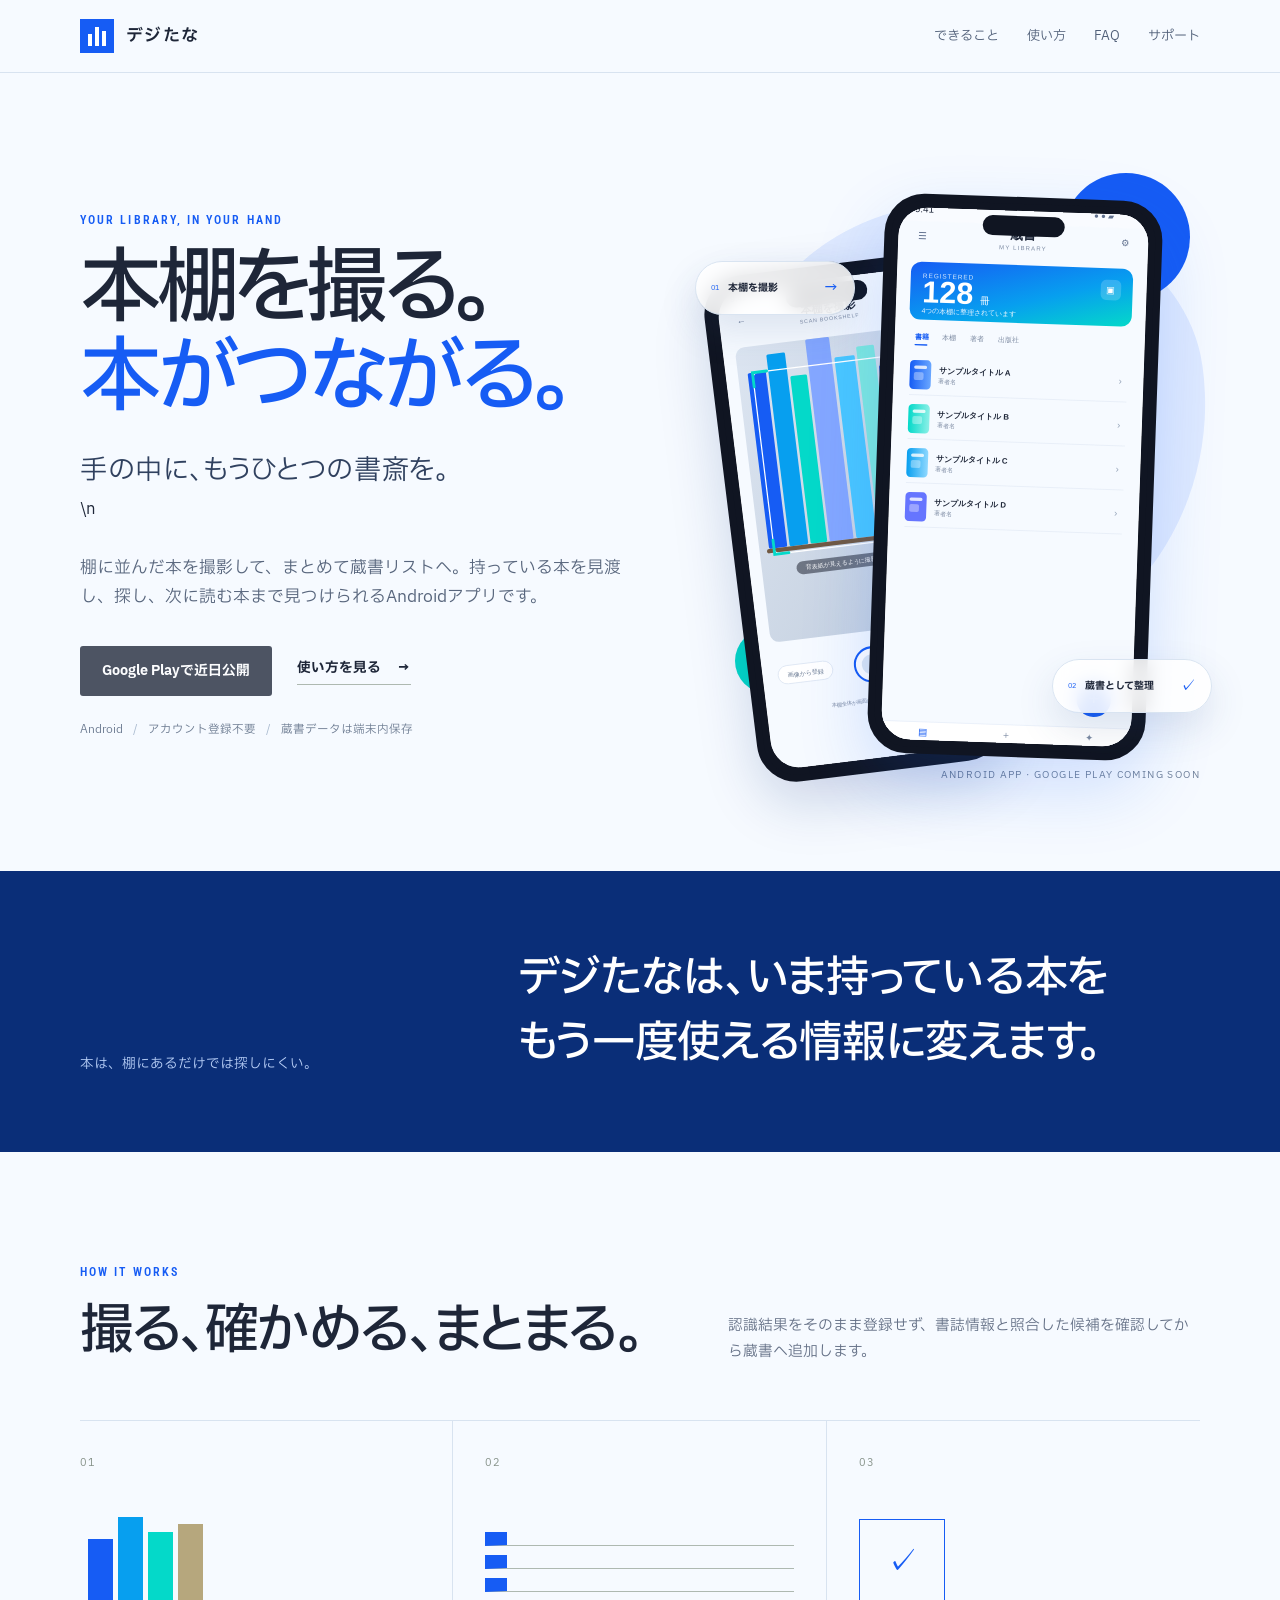
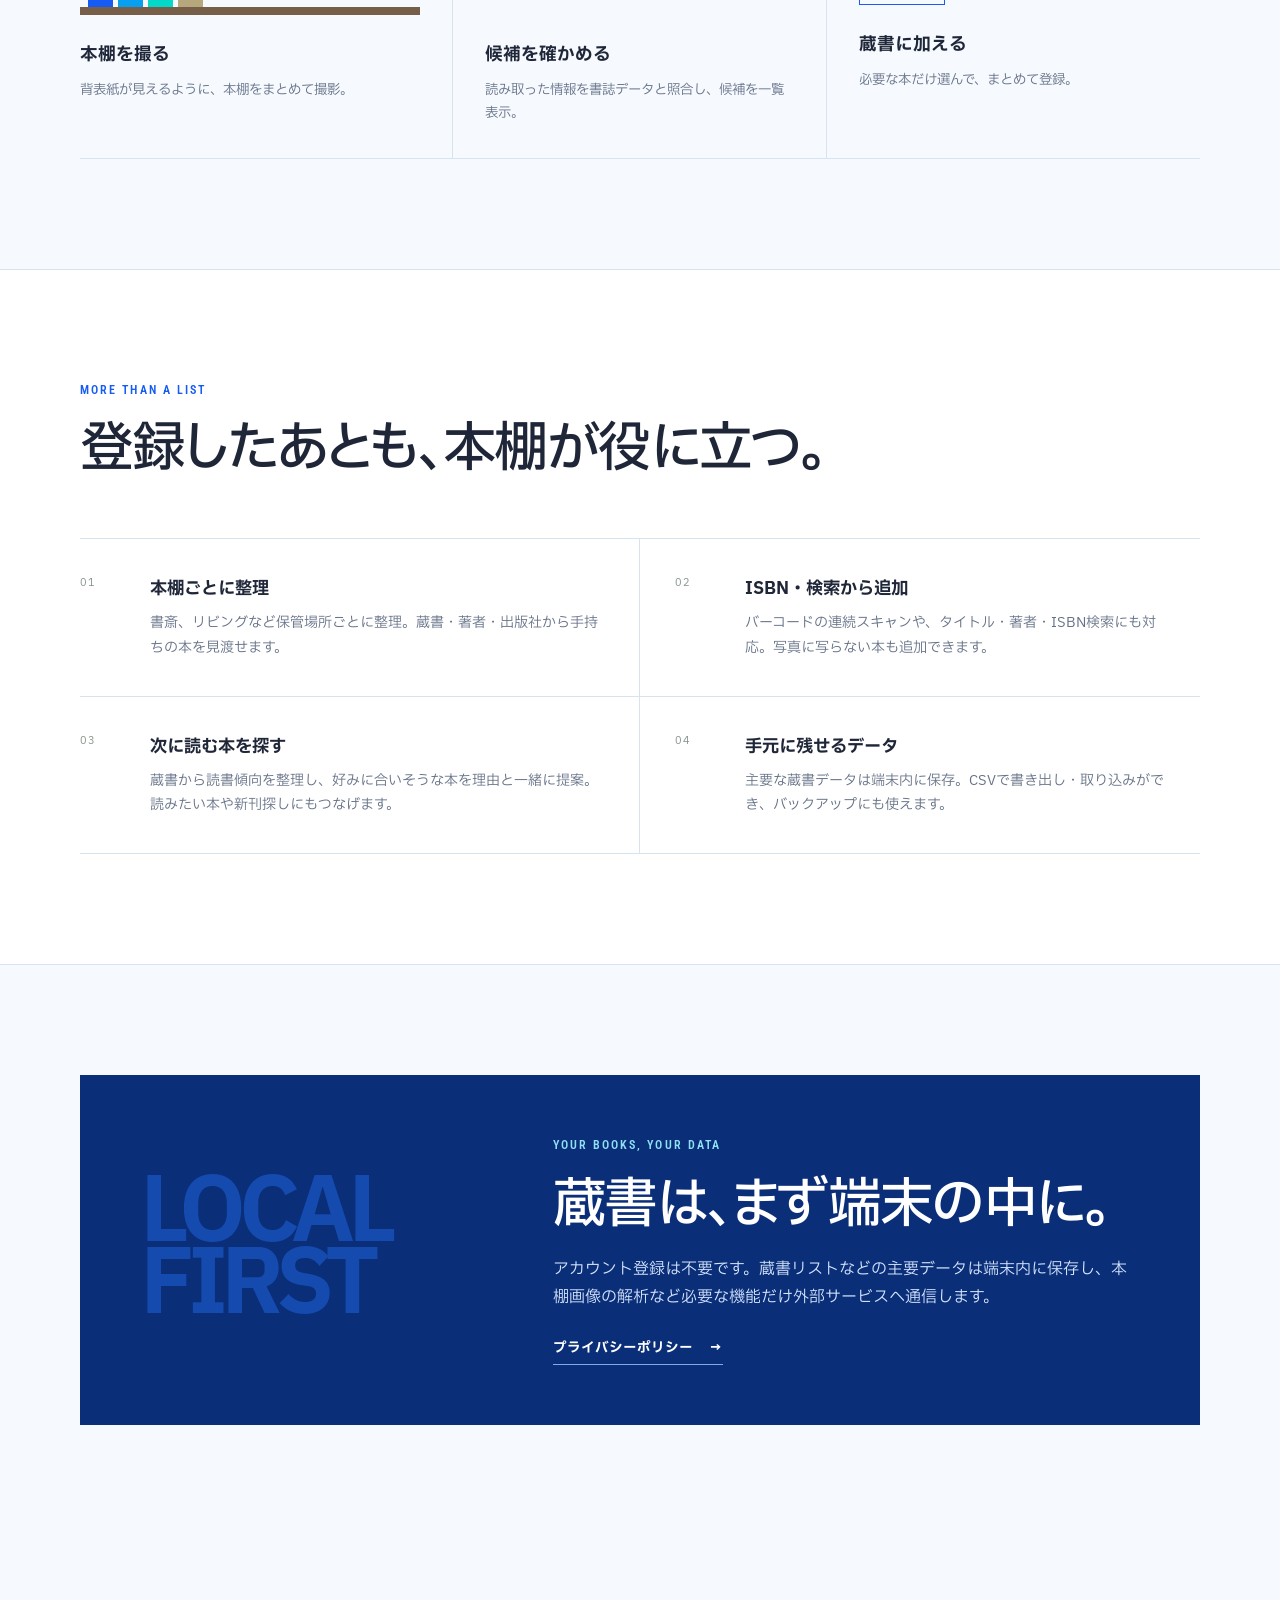
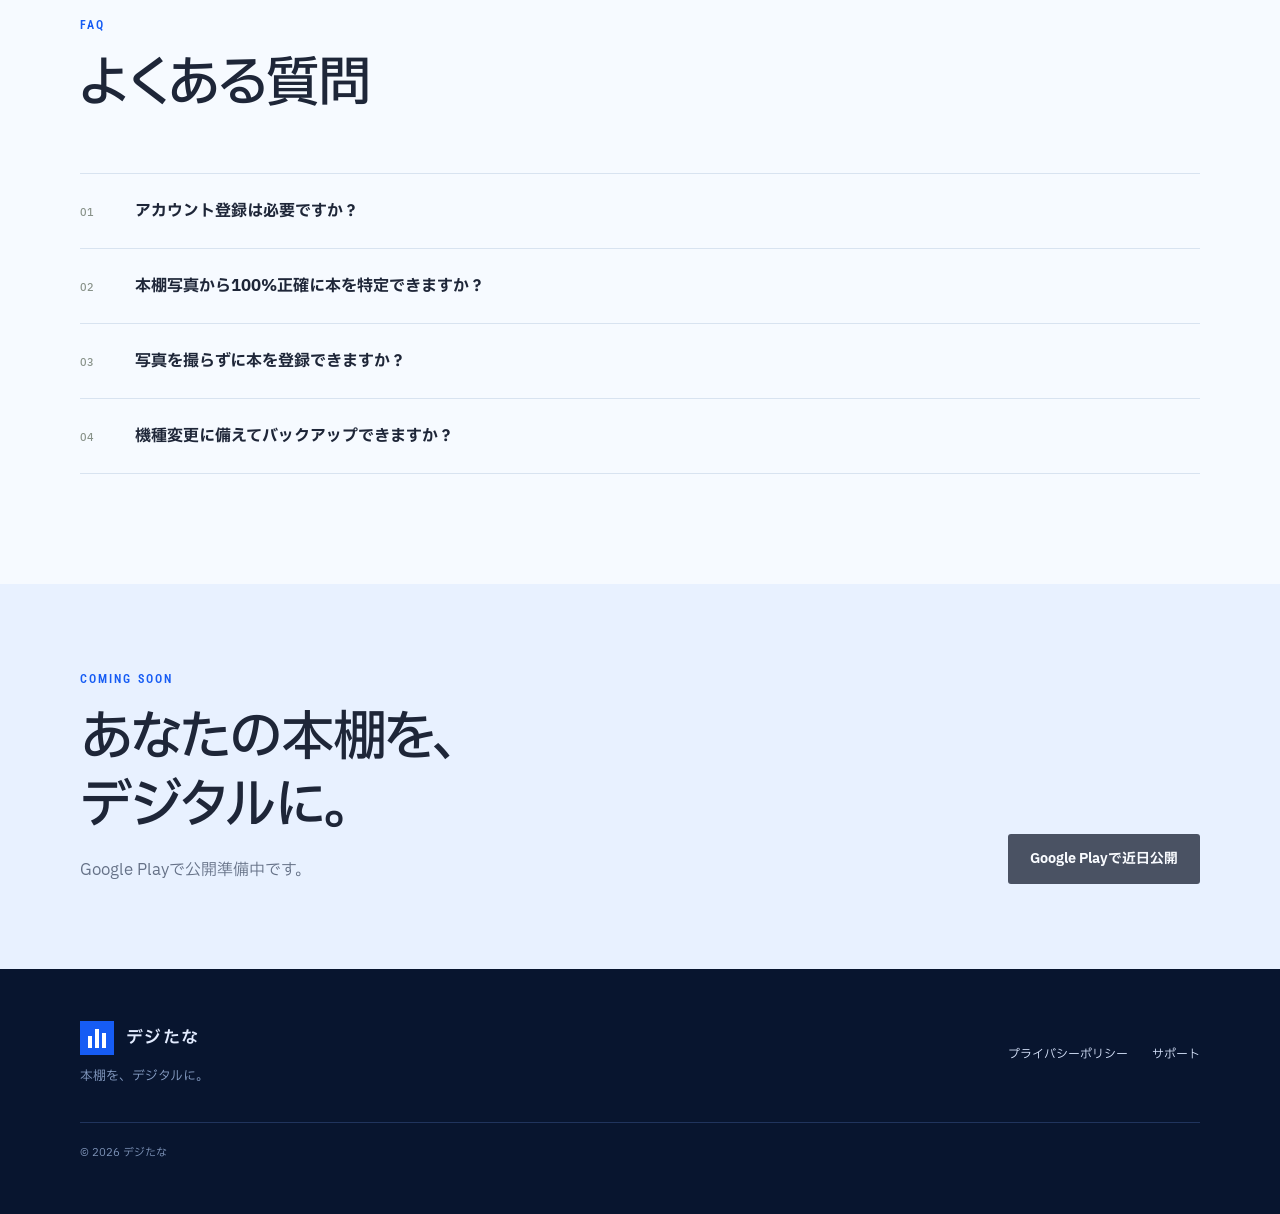
==== index.html @ 252326ad "Add geometric scroll background motion" ====
<!doctype html>
<html lang="ja">
<head>
  <meta charset="utf-8">
  <meta name="viewport" content="width=device-width,initial-scale=1">
  <meta name="robots" content="noindex,nofollow,noarchive">
  <meta name="theme-color" content="#F6FAFF">
  <meta name="color-scheme" content="light">
  <meta name="description" content="デジたなは、本棚を撮影して蔵書をまとめて整理できるAndroidアプリです。ISBN登録、蔵書管理、読書傾向に沿った本探しにも対応します。">
  <meta name="application-name" content="デジたな">
  <meta name="apple-mobile-web-app-title" content="デジたな">
  <meta property="og:locale" content="ja_JP">
  <meta property="og:type" content="website">
  <meta property="og:site_name" content="デジたな">
  <meta property="og:title" content="デジたな｜本棚を、デジタルに。">
  <meta property="og:description" content="本棚を撮る。本がつながる。手の中に、もうひとつの書斎を。Android向け蔵書管理アプリ「デジたな」。">
  <meta name="twitter:card" content="summary">
  <meta name="twitter:title" content="デジたな｜本棚を、デジタルに。">
  <meta name="twitter:description" content="本棚を撮る。本がつながる。手の中に、もうひとつの書斎を。Android向け蔵書管理アプリ「デジたな」。">
  <title>デジたな｜本棚を、デジタルに。</title>
  <link rel="stylesheet" href="styles.css">
</head>
<body>
  <div class="digital-bg" aria-hidden="true">
    <span class="geo geo-line g1" data-depth="0.10"></span>
    <span class="geo geo-corner g2" data-depth="-0.08"></span>
    <span class="geo geo-square g3" data-depth="0.16"></span>
    <span class="geo geo-cross g4" data-depth="-0.12"></span>
    <span class="geo geo-frame g5" data-depth="0.20"></span>
    <span class="geo geo-line g6" data-depth="-0.15"></span>
    <span class="geo geo-dotgrid g7" data-depth="0.12"></span>
    <span class="geo geo-corner g8" data-depth="-0.18"></span>
    <span class="geo geo-square g9" data-depth="0.14"></span>
    <span class="geo geo-line g10" data-depth="-0.10"></span>
    <span class="geo geo-cross g11" data-depth="0.22"></span>
    <span class="geo geo-frame g12" data-depth="-0.16"></span>
    <span class="geo geo-corner g13" data-depth="0.11"></span>
    <span class="geo geo-line g14" data-depth="-0.20"></span>
  </div>
  <a class="skip-link" href="#main">本文へ移動</a>
  <header class="site-header">
    <div class="wrap nav">
      <a class="brand" href="./" aria-label="デジたな トップ">
        <span class="brand-mark" aria-hidden="true"><i></i><i></i><i></i></span>
        <span class="brand-name">デジたな</span>
      </a>
      <nav aria-label="主要ナビゲーション">
        <a href="#features">できること</a>
        <a href="#howto">使い方</a>
        <a href="#faq">FAQ</a>
        <a href="support/">サポート</a>
      </nav>
    </div>
  </header>

  <main id="main">
    <section class="hero wrap" aria-labelledby="hero-title">
      <div class="hero-copy">
        <p class="kicker">YOUR LIBRARY, IN YOUR HAND</p>
        <h1 id="hero-title">本棚を撮る。<br><span>本がつながる。</span></h1>
        <p class="hero-concept">手の中に、もうひとつの書斎を。</p>\n        <p class="lead">棚に並んだ本を撮影して、まとめて蔵書リストへ。持っている本を見渡し、探し、次に読む本まで見つけられるAndroidアプリです。</p>
        <div class="hero-actions">
          <span class="store-button is-disabled" aria-disabled="true">Google Playで近日公開</span>
          <a class="arrow-link" href="#howto">使い方を見る <span aria-hidden="true">→</span></a>
        </div>
        <ul class="hero-notes" aria-label="アプリの特徴">
          <li>Android</li><li>アカウント登録不要</li><li>蔵書データは端末内保存</li>
        </ul>
      </div>

      <div class="device-stage" aria-label="デジたなのアプリ画面イメージ">
        <span class="shape shape-blue" aria-hidden="true"></span>
        <span class="shape shape-cyan" aria-hidden="true"></span>
        <div class="phones-stack" aria-hidden="true">
          <div class="phone-shell phone-capture">
            <div class="phone-speaker"></div>
            <div class="phone-screen">
              <img src="assets/camera-screen-dummy.svg" alt="" width="1080" height="2400" loading="eager" decoding="async">
            </div>
          </div>
          <div class="phone-shell phone-library">
            <div class="phone-speaker"></div>
            <div class="phone-screen">
              <img src="assets/library-screen-dummy.svg" alt="" width="1080" height="2400" loading="eager" decoding="async">
            </div>
          </div>
        </div>
        <div class="floating-note note-scan"><small>01</small><b>本棚を撮影</b><span>→</span></div>
        <div class="floating-note note-organize"><small>02</small><b>蔵書として整理</b><span>✓</span></div>
        <p class="scene-caption">ANDROID APP · GOOGLE PLAY COMING SOON</p>
      </div>
    </section>

    <section class="statement" aria-label="デジたなのコンセプト">
      <div class="wrap statement-inner">
        <p>本は、棚にあるだけでは探しにくい。</p>
        <strong>デジたなは、いま持っている本を<br>もう一度使える情報に変えます。</strong>
      </div>
    </section>

    <section id="howto" class="section wrap">
      <header class="section-heading split-heading">
        <div><p class="kicker">HOW IT WORKS</p><h2>撮る、確かめる、まとまる。</h2></div>
        <p>認識結果をそのまま登録せず、書誌情報と照合した候補を確認してから蔵書へ追加します。</p>
      </header>
      <ol class="process">
        <li><span>01</span><div class="process-icon shelf-icon" aria-hidden="true"><i></i><i></i><i></i><i></i></div><h3>本棚を撮る</h3><p>背表紙が見えるように、本棚をまとめて撮影。</p></li>
        <li><span>02</span><div class="process-icon list-icon" aria-hidden="true"><i></i><i></i><i></i></div><h3>候補を確かめる</h3><p>読み取った情報を書誌データと照合し、候補を一覧表示。</p></li>
        <li><span>03</span><div class="process-icon check-icon" aria-hidden="true">✓</div><h3>蔵書に加える</h3><p>必要な本だけ選んで、まとめて登録。</p></li>
      </ol>
    </section>

    <section id="features" class="section feature-section">
      <div class="wrap">
        <header class="section-heading"><p class="kicker">MORE THAN A LIST</p><h2>登録したあとも、本棚が役に立つ。</h2></header>
        <div class="feature-list">
          <article><span>01</span><div><h3>本棚ごとに整理</h3><p>書斎、リビングなど保管場所ごとに整理。蔵書・著者・出版社から手持ちの本を見渡せます。</p></div></article>
          <article><span>02</span><div><h3>ISBN・検索から追加</h3><p>バーコードの連続スキャンや、タイトル・著者・ISBN検索にも対応。写真に写らない本も追加できます。</p></div></article>
          <article><span>03</span><div><h3>次に読む本を探す</h3><p>蔵書から読書傾向を整理し、好みに合いそうな本を理由と一緒に提案。読みたい本や新刊探しにもつなげます。</p></div></article>
          <article><span>04</span><div><h3>手元に残せるデータ</h3><p>主要な蔵書データは端末内に保存。CSVで書き出し・取り込みができ、バックアップにも使えます。</p></div></article>
        </div>
      </div>
    </section>

    <section class="section wrap">
      <div class="local-first">
        <div class="local-number" aria-hidden="true">LOCAL<br>FIRST</div>
        <div>
          <p class="kicker">YOUR BOOKS, YOUR DATA</p>
          <h2>蔵書は、まず端末の中に。</h2>
          <p>アカウント登録は不要です。蔵書リストなどの主要データは端末内に保存し、本棚画像の解析など必要な機能だけ外部サービスへ通信します。</p>
          <a class="arrow-link light" href="privacy/">プライバシーポリシー <span aria-hidden="true">→</span></a>
        </div>
      </div>
    </section>

    <section id="faq" class="section wrap faq-section">
      <header class="section-heading"><p class="kicker">FAQ</p><h2>よくある質問</h2></header>
      <div class="faq-list">
        <details><summary><span>01</span>アカウント登録は必要ですか？</summary><p>必要ありません。主要な蔵書データは端末内に保存します。</p></details>
        <details><summary><span>02</span>本棚写真から100%正確に本を特定できますか？</summary><p>撮影条件や背表紙のデザインによって誤認識することがあります。読み取り結果をそのまま登録せず、書誌情報との照合と登録前の確認を行う設計です。</p></details>
        <details><summary><span>03</span>写真を撮らずに本を登録できますか？</summary><p>はい。ISBNバーコードやタイトル・著者・ISBN検索から追加できます。</p></details>
        <details><summary><span>04</span>機種変更に備えてバックアップできますか？</summary><p>CSV形式での書き出し・取り込みに対応しています。</p></details>
      </div>
    </section>

    <section class="cta">
      <div class="wrap cta-inner">
        <div><p class="kicker">COMING SOON</p><h2>あなたの本棚を、<br>デジタルに。</h2><p>Google Playで公開準備中です。</p></div>
        <span class="store-button is-disabled" aria-disabled="true">Google Playで近日公開</span>
      </div>
    </section>
  </main>

  <footer>
    <div class="wrap footer-main">
      <a class="brand footer-brand" href="./"><span class="brand-mark" aria-hidden="true"><i></i><i></i><i></i></span><span class="brand-name">デジたな</span></a>
      <p>本棚を、デジタルに。</p>
      <nav class="footer-links" aria-label="フッターナビゲーション"><a href="privacy/">プライバシーポリシー</a><a href="support/">サポート</a></nav>
      <small>© 2026 デジたな</small>
    </div>
  </footer>
  <script>
    (() => {
      const reduceMotion = window.matchMedia('(prefers-reduced-motion: reduce)');
      const shapes = [...document.querySelectorAll('.digital-bg .geo')];
      let ticking = false;

      const updateParallax = () => {
        if (reduceMotion.matches) {
          shapes.forEach((shape) => shape.style.setProperty('--scroll-y', '0px'));
          ticking = false;
          return;
        }

        const y = window.scrollY;
        shapes.forEach((shape) => {
          const depth = Number(shape.dataset.depth || 0);
          shape.style.setProperty('--scroll-y', (y * depth).toFixed(1) + 'px');
        });
        ticking = false;
      };

      const requestUpdate = () => {
        if (!ticking) {
          requestAnimationFrame(updateParallax);
          ticking = true;
        }
      };

      updateParallax();
      window.addEventListener('scroll', requestUpdate, { passive: true });
      reduceMotion.addEventListener?.('change', updateParallax);
    })();
  </script>
</body>
</html>
---- styles.css ----
@import url("https://fonts.googleapis.com/css2?family=IBM+Plex+Sans+JP:wght@300;400;500;600;700&family=Roboto+Condensed:wght@500;600;700&display=swap");:root{color-scheme:light;--paper:#F6FAFF;--white:#fff;--ink:#1E2638;--muted:#657187;--green:#165CF4;--green-dark:#0A2E78;--mint:#E8F1FF;--line:#D8E3F0;--warm:#079FEF;--blue:#04D9C9;--radius:18px}*{box-sizing:border-box}html{scroll-behavior:smooth}body{margin:0;background:var(--paper);color:var(--ink);font-family:"IBM Plex Sans JP","Noto Sans JP","Hiragino Sans","Yu Gothic",sans-serif;line-height:1.75;-webkit-font-smoothing:antialiased}a{color:inherit}.wrap{width:min(1120px,calc(100% - 48px));margin-inline:auto}.skip-link{position:fixed;left:12px;top:-60px;z-index:100;background:var(--green);color:#fff;padding:8px 14px}.skip-link:focus{top:12px}.site-header{position:sticky;top:0;z-index:20;background:rgba(246,250,255,.92);border-bottom:1px solid var(--line);backdrop-filter:blur(12px)}.nav{height:72px;display:flex;align-items:center;justify-content:space-between;gap:30px}.brand{display:inline-flex;align-items:center;gap:12px;text-decoration:none;font-weight:700;letter-spacing:.06em}.brand-name{font-size:1.06rem;font-weight:600;letter-spacing:.08em}.brand-mark,.mini-mark{display:flex;align-items:flex-end;justify-content:center;gap:3px;background:var(--green);padding:7px;width:34px;height:34px}.brand-mark i,.mini-mark i{display:block;background:#fff;width:4px}.brand-mark i:nth-child(1),.mini-mark i:nth-child(1){height:12px}.brand-mark i:nth-child(2),.mini-mark i:nth-child(2){height:19px}.brand-mark i:nth-child(3),.mini-mark i:nth-child(3){height:15px}.nav nav{display:flex;gap:28px}.nav nav a{text-decoration:none;font-size:.82rem;color:#52617a}.nav nav a:hover{color:var(--green-dark)}.hero{min-height:690px;padding:92px 0 86px;display:grid;grid-template-columns:1fr .92fr;align-items:center;gap:70px}.kicker{margin:0 0 16px;color:var(--green);font-family:"Roboto Condensed","Arial Narrow",sans-serif;font-size:.72rem;font-weight:600;letter-spacing:.18em}.hero h1{margin:0;font-size:clamp(3rem,6.4vw,5.6rem);line-height:1.08;letter-spacing:-.065em;font-weight:500;font-feature-settings:"palt"}.hero h1 span{color:var(--green)}.hero-concept{margin:24px 0 0;font-size:clamp(1.25rem,2.2vw,1.7rem);font-weight:400;letter-spacing:.02em;color:#30415f;font-feature-settings:"palt"}.lead{max-width:610px;margin:30px 0 0;font-size:1.05rem;color:#58667d}.hero-actions{display:flex;align-items:center;gap:25px;margin-top:34px;flex-wrap:wrap}.store-button{display:inline-flex;min-height:50px;align-items:center;padding:0 22px;background:var(--ink);color:#fff;text-decoration:none;font-weight:700;font-size:.86rem;border-radius:3px}.is-disabled{opacity:.78}.arrow-link{display:inline-flex;gap:16px;align-items:center;text-decoration:none;font-size:.85rem;font-weight:700;border-bottom:1px solid #aeb9b1;padding-bottom:3px}.hero-notes{display:flex;list-style:none;padding:0;margin:24px 0 0;color:#6c7b91;font-size:.72rem;flex-wrap:wrap}.hero-notes li+li:before{content:"/";padding:0 10px;color:#a8b9ce}.device-stage{position:relative;min-height:620px;display:grid;place-items:center}.device-stage:before{content:"";position:absolute;width:470px;height:470px;border-radius:46% 54% 58% 42%/42% 42% 58% 58%;background:#dfeaff;right:-10px;top:36px;transform:rotate(-8deg)}.shape{position:absolute;display:block;border-radius:999px}.shape-blue{width:128px;height:128px;background:#165CF4;right:10px;top:8px}.shape-cyan{width:64px;height:64px;background:#04D9C9;left:38px;bottom:92px}.phones-stack{position:relative;width:460px;height:580px}.phone-shell{position:absolute;background:#101522;border:7px solid #101522;border-radius:40px;padding:7px;box-shadow:0 28px 70px rgba(22,92,244,.18)}.phone-library{width:278px;height:560px;right:24px;top:12px;z-index:3;transform:rotate(2deg)}.phone-capture{width:248px;height:510px;left:12px;top:78px;z-index:2;transform:rotate(-7deg);box-shadow:0 22px 56px rgba(10,46,120,.18)}.phone-speaker{position:absolute;z-index:2;top:12px;left:50%;transform:translateX(-50%);width:82px;height:20px;border-radius:999px;background:#101522}.phone-screen{height:100%;overflow:hidden;border-radius:29px;background:#fff}.phone-screen img{display:block;width:100%;height:100%;object-fit:cover}.floating-note{position:absolute;z-index:4;background:rgba(255,255,255,.86);border:1px solid #d9e4f1;box-shadow:0 16px 38px rgba(43,74,129,.13);padding:12px 15px;display:grid;grid-template-columns:auto 1fr auto;gap:9px;align-items:center;border-radius:999px;min-width:160px;backdrop-filter:blur(10px)}.floating-note small{font-size:7px;color:#165CF4}.floating-note b{font-size:10px}.floating-note span{color:#165CF4}.note-scan{left:-2px;top:96px}.note-organize{right:-12px;bottom:72px}.scene-caption{position:absolute;right:0;bottom:2px;margin:0;font-size:.62rem;letter-spacing:.14em;color:#70819a}.statement{background:#0A2E78;color:#fff;padding:75px 0}.statement-inner{display:grid;grid-template-columns:.7fr 1.3fr;gap:70px;align-items:end}.statement p{margin:0;color:#b8cff7;font-size:.85rem}.statement strong{font-size:clamp(1.65rem,3.4vw,2.8rem);line-height:1.5;letter-spacing:-.03em;font-weight:500;font-feature-settings:"palt"}.section{padding:110px 0}.section-heading{max-width:790px;margin-bottom:55px}.section-heading h2,.local-first h2,.cta h2{font-size:clamp(2rem,4.2vw,3.6rem);line-height:1.25;letter-spacing:-.045em;margin:0;font-weight:500;font-feature-settings:"palt"}.split-heading{max-width:none;display:grid;grid-template-columns:1.1fr .9fr;gap:70px;align-items:end}.split-heading>p{margin:0;color:var(--muted);font-size:.92rem}.process{list-style:none;padding:0;margin:0;display:grid;grid-template-columns:repeat(3,1fr);border-top:1px solid var(--line);border-bottom:1px solid var(--line)}.process li{padding:26px 32px 32px;border-right:1px solid var(--line)}.process li:first-child{padding-left:0}.process li:last-child{border-right:0}.process>li>span,.feature-list article>span{font-size:.65rem;color:#849087;letter-spacing:.1em}.process-icon{height:105px;margin:35px 0 25px;display:flex;align-items:flex-end;gap:5px}.shelf-icon{border-bottom:8px solid #765e48;padding:0 8px}.shelf-icon i{width:25px;background:var(--green);height:68px}.shelf-icon i:nth-child(2){height:90px;background:var(--warm)}.shelf-icon i:nth-child(3){height:75px;background:var(--blue)}.shelf-icon i:nth-child(4){height:83px;background:#b6a77d}.list-icon{flex-direction:column;justify-content:center;align-items:stretch;gap:9px}.list-icon i{height:14px;border-left:22px solid var(--green);border-bottom:1px solid #aeb9b1}.check-icon{align-items:center;justify-content:center;border:1px solid var(--green);width:86px;height:86px;margin-top:44px;font-size:2rem;color:var(--green)}.process h3{font-size:1.1rem;margin:0 0 8px}.process p{font-size:.84rem;color:var(--muted);margin:0}.feature-section{background:#fff;border-block:1px solid var(--line)}.feature-list{display:grid;grid-template-columns:1fr 1fr;border-top:1px solid var(--line)}.feature-list article{display:grid;grid-template-columns:55px 1fr;gap:15px;padding:35px 35px 35px 0;border-bottom:1px solid var(--line)}.feature-list article:nth-child(odd){border-right:1px solid var(--line)}.feature-list article:nth-child(even){padding-left:35px}.feature-list h3{margin:0 0 7px;font-size:1.08rem}.feature-list p{margin:0;color:var(--muted);font-size:.88rem}.local-first{background:#0A2E78;color:#fff;min-height:350px;padding:55px 60px;display:grid;grid-template-columns:.75fr 1.25fr;gap:60px;align-items:center}.local-first .kicker{color:#8fdff7}.local-first>div:last-child>p:not(.kicker){color:#d7e6ff;max-width:650px}.local-number{font-size:clamp(3.5rem,7vw,6.8rem);font-weight:800;line-height:.8;letter-spacing:-.08em;color:#154aaf}.arrow-link.light{color:#fff;border-color:#84a8e8;margin-top:10px}.faq-section{padding-top:80px}.faq-list{border-top:1px solid var(--line)}details{border-bottom:1px solid var(--line)}summary{cursor:pointer;list-style:none;padding:23px 0;font-weight:650}summary::-webkit-details-marker{display:none}summary span{display:inline-block;width:55px;color:#879188;font-size:.65rem;font-weight:500}details p{margin:0 0 25px;padding-left:55px;color:var(--muted);max-width:850px;font-size:.9rem}.cta{background:var(--mint);padding:85px 0}.cta-inner{display:flex;align-items:flex-end;justify-content:space-between;gap:50px}.cta p:not(.kicker){color:var(--muted);margin-bottom:0}footer{background:#08152f;color:#e2ebff;padding:52px 0}.footer-main{display:grid;grid-template-columns:1fr auto;gap:10px 35px}.footer-brand{grid-column:1}.footer-main>p{margin:0;color:#89a0c7;font-size:.8rem}.footer-links{grid-column:2;grid-row:1/3;display:flex;gap:24px;align-items:center}.footer-links a{font-size:.75rem;color:#d7e3fb;text-decoration:none}.footer-main small{grid-column:1/-1;border-top:1px solid #20345d;margin-top:25px;padding-top:20px;color:#8096bb;font-size:.68rem}.legal{padding:85px 0 110px;max-width:900px}.legal-header{margin-bottom:55px}.legal h1{font-size:clamp(2.4rem,5vw,4.4rem);line-height:1.15;letter-spacing:-.04em;margin:0 0 20px}.legal h2{font-size:1.25rem;margin:48px 0 12px;padding-top:8px;border-top:1px solid var(--line)}.legal h3{font-size:1rem;margin:30px 0 8px}.legal p,.legal li{color:#4c5950}.legal ul{padding-left:1.4em}.legal .meta{font-size:.8rem;color:var(--muted)}.legal-card{background:#fff;border:1px solid var(--line);padding:24px 28px;margin:24px 0}.legal .faq-list h2{border:0}.legal details p{padding-left:0}@media(max-width:820px){.wrap{width:min(100% - 34px,1120px)}.nav{height:64px}.nav nav a:nth-child(-n+3){display:none}.hero{grid-template-columns:1fr;gap:34px;padding:48px 0 70px}.device-stage{order:-1;min-height:650px;max-width:520px;width:100%;margin:auto}.phones-stack{width:360px;height:545px}.phone-library{width:250px;height:520px;right:12px;top:10px}.phone-capture{width:220px;height:470px;left:4px;top:78px}.device-stage:before{width:360px;height:360px;right:-12px;top:44px}.note-scan{left:-6px;top:64px}.note-organize{right:-6px;bottom:44px}.hero-copy{text-align:center}.hero-actions,.hero-notes{justify-content:center}.statement-inner,.split-heading,.local-first{grid-template-columns:1fr;gap:28px}.process{grid-template-columns:1fr}.process li,.process li:first-child{padding:25px 0;border-right:0;border-bottom:1px solid var(--line)}.process li:last-child{border-bottom:0}.process-icon{height:80px;margin:20px 0}.feature-list{grid-template-columns:1fr}.feature-list article,.feature-list article:nth-child(even){padding:28px 0;border-right:0}.local-first{padding:40px 30px}.local-number{display:none}.cta-inner{align-items:flex-start;flex-direction:column}.section{padding:80px 0}.footer-main{grid-template-columns:1fr}.footer-links{grid-column:1;grid-row:auto;flex-wrap:wrap}.footer-main small{grid-column:1}}@media(max-width:480px){.hero h1{font-size:3rem}.device-stage{min-height:600px}.phones-stack{width:320px;height:510px}.phone-library{width:224px;height:482px;right:6px;top:10px}.phone-capture{width:192px;height:430px;left:4px;top:74px}.device-stage:before{width:330px;height:330px;right:-20px}.note-scan{left:-12px;top:56px}.note-organize{right:-10px;bottom:40px}.statement{padding:55px 0}.statement strong{font-size:1.55rem}.feature-list article{grid-template-columns:40px 1fr}.hero-notes li{margin-bottom:4px}.section-heading{margin-bottom:38px}}@media(prefers-reduced-motion:reduce){html{scroll-behavior:auto}}
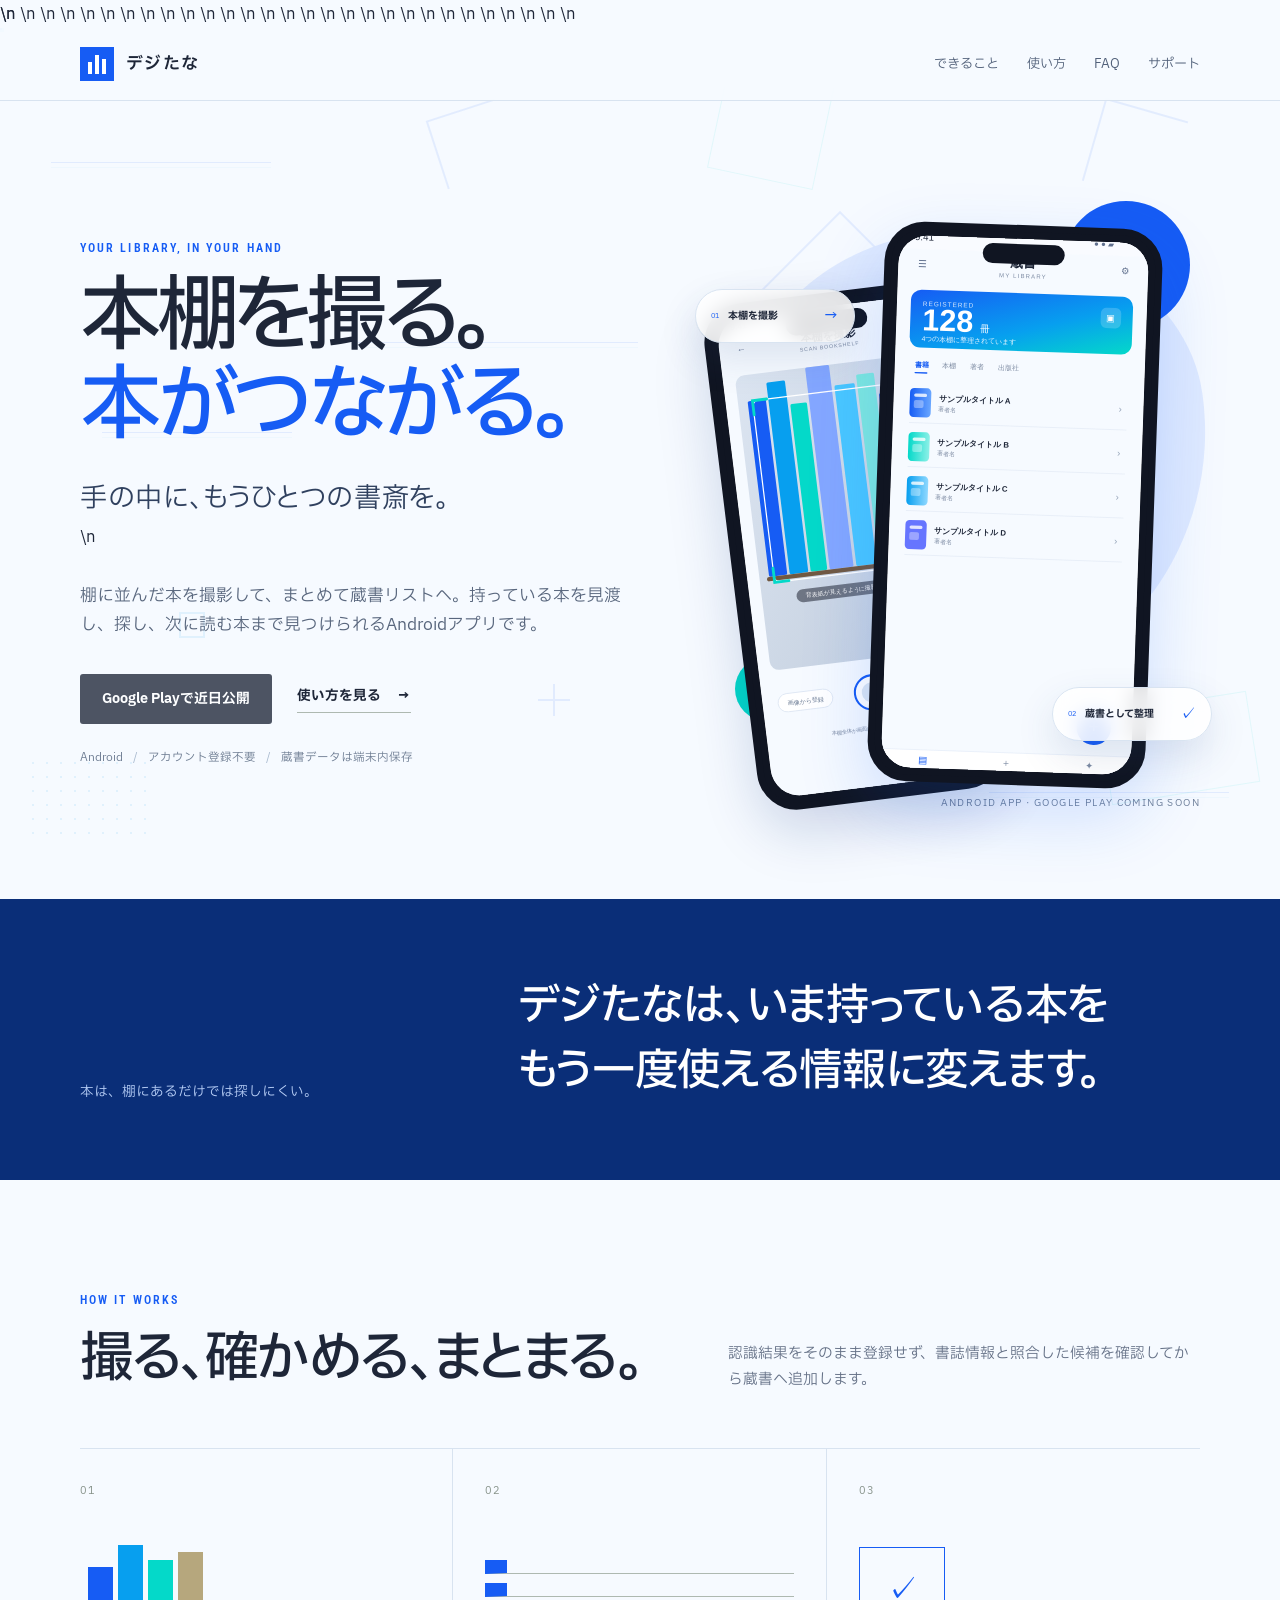
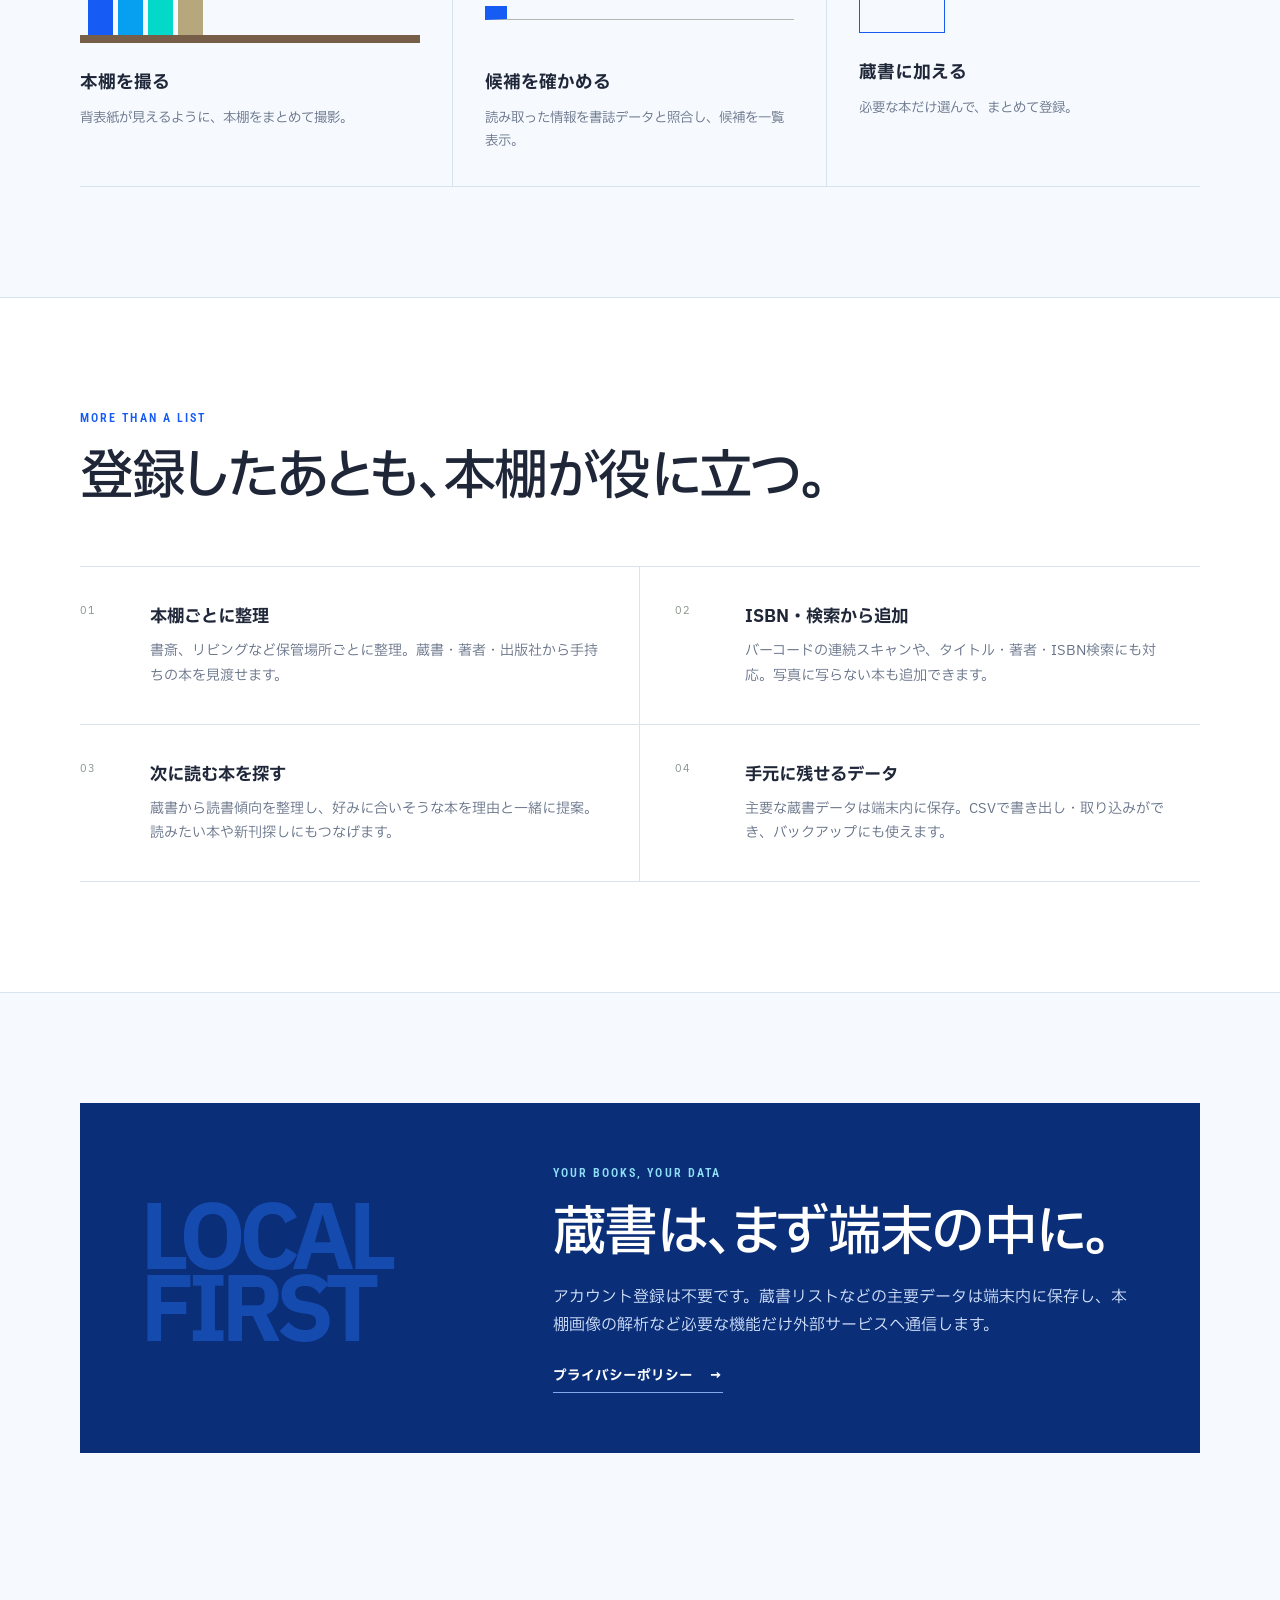
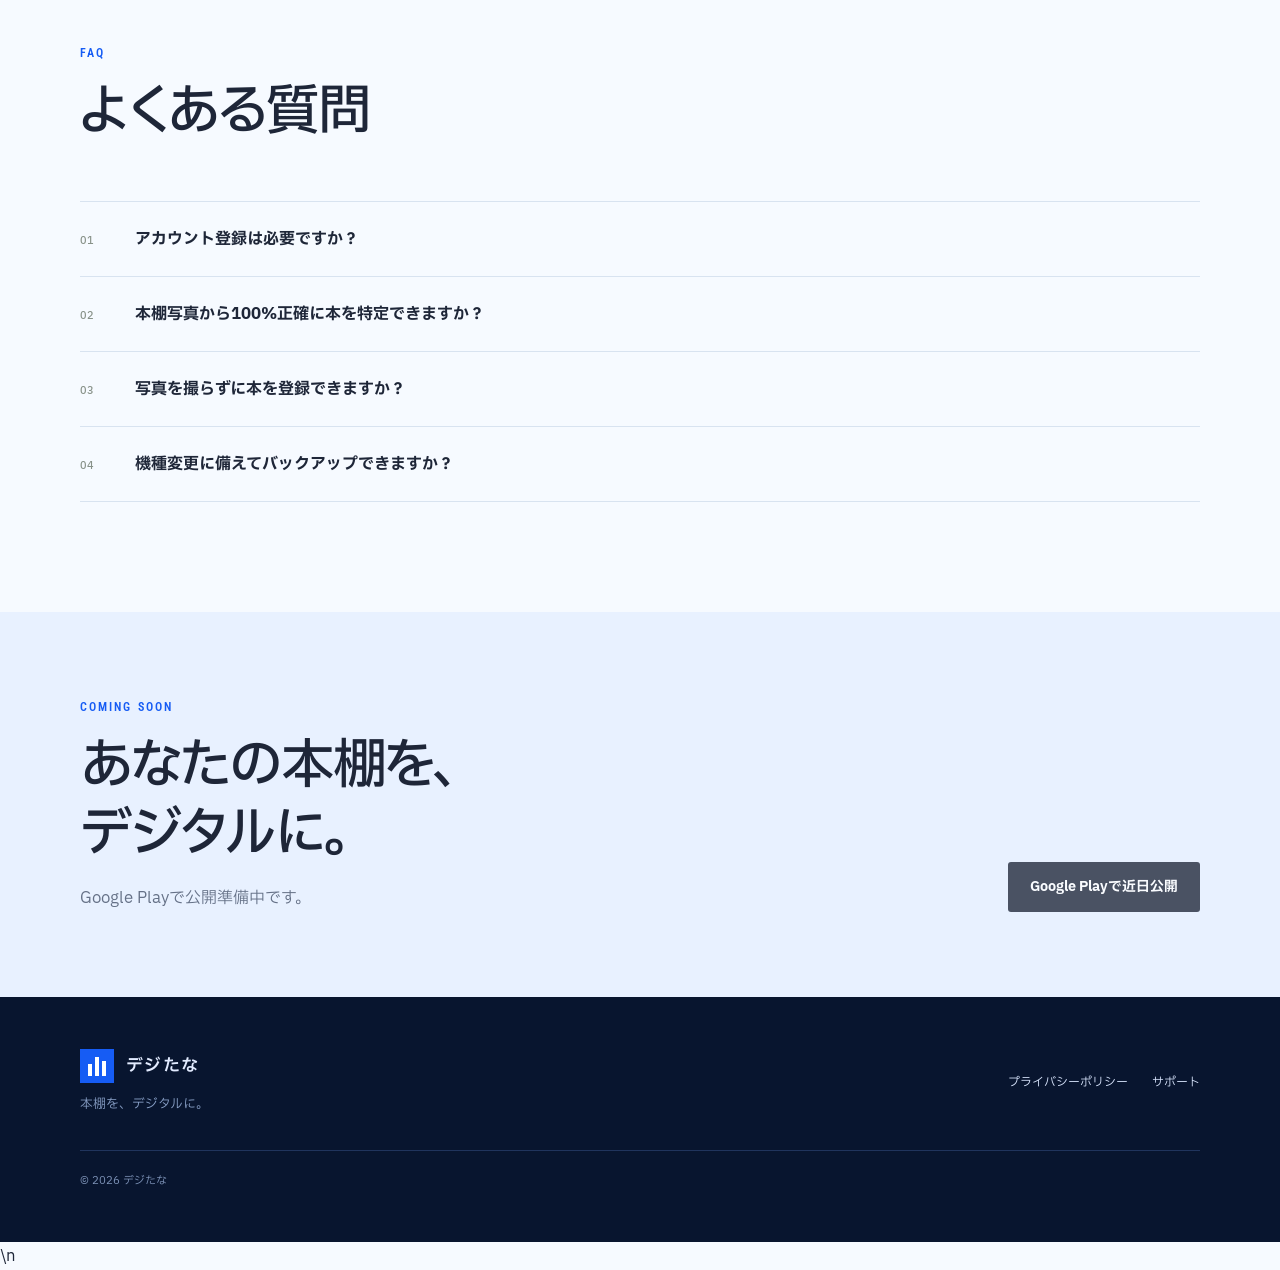
==== commit e625a989: "Make background shapes continuously rise" ====
--- a/index.html
+++ b/index.html
@@ -21,23 +21,7 @@
   <link rel="stylesheet" href="styles.css">
 </head>
 <body>
-  <div class="digital-bg" aria-hidden="true">
-    <span class="geo geo-line g1" data-depth="0.10"></span>
-    <span class="geo geo-corner g2" data-depth="-0.08"></span>
-    <span class="geo geo-square g3" data-depth="0.16"></span>
-    <span class="geo geo-cross g4" data-depth="-0.12"></span>
-    <span class="geo geo-frame g5" data-depth="0.20"></span>
-    <span class="geo geo-line g6" data-depth="-0.15"></span>
-    <span class="geo geo-dotgrid g7" data-depth="0.12"></span>
-    <span class="geo geo-corner g8" data-depth="-0.18"></span>
-    <span class="geo geo-square g9" data-depth="0.14"></span>
-    <span class="geo geo-line g10" data-depth="-0.10"></span>
-    <span class="geo geo-cross g11" data-depth="0.22"></span>
-    <span class="geo geo-frame g12" data-depth="-0.16"></span>
-    <span class="geo geo-corner g13" data-depth="0.11"></span>
-    <span class="geo geo-line g14" data-depth="-0.20"></span>
-  </div>
-  <a class="skip-link" href="#main">本文へ移動</a>
+  <div class="digital-bg" aria-hidden="true">\n    <span class="geo geo-line g1"></span>\n    <span class="geo geo-corner g2"></span>\n    <span class="geo geo-square g3"></span>\n    <span class="geo geo-cross g4"></span>\n    <span class="geo geo-frame g5"></span>\n    <span class="geo geo-line g6"></span>\n    <span class="geo geo-dotgrid g7"></span>\n    <span class="geo geo-corner g8"></span>\n    <span class="geo geo-square g9"></span>\n    <span class="geo geo-line g10"></span>\n    <span class="geo geo-cross g11"></span>\n    <span class="geo geo-frame g12"></span>\n    <span class="geo geo-corner g13"></span>\n    <span class="geo geo-line g14"></span>\n    <span class="geo geo-square g15"></span>\n    <span class="geo geo-cross g16"></span>\n    <span class="geo geo-line g17"></span>\n    <span class="geo geo-frame g18"></span>\n    <span class="geo geo-dotgrid g19"></span>\n    <span class="geo geo-corner g20"></span>\n    <span class="geo geo-square g21"></span>\n    <span class="geo geo-line g22"></span>\n    <span class="geo geo-cross g23"></span>\n    <span class="geo geo-corner g24"></span>\n    <span class="geo geo-frame g25"></span>\n    <span class="geo geo-line g26"></span>\n    <span class="geo geo-square g27"></span>\n    <span class="geo geo-cross g28"></span>\n  </div>\n  <a class="skip-link" href="#main">本文へ移動</a>
   <header class="site-header">
     <div class="wrap nav">
       <a class="brand" href="./" aria-label="デジたな トップ">
@@ -159,39 +143,5 @@
       <nav class="footer-links" aria-label="フッターナビゲーション"><a href="privacy/">プライバシーポリシー</a><a href="support/">サポート</a></nav>
       <small>© 2026 デジたな</small>
     </div>
-  </footer>
-  <script>
-    (() => {
-      const reduceMotion = window.matchMedia('(prefers-reduced-motion: reduce)');
-      const shapes = [...document.querySelectorAll('.digital-bg .geo')];
-      let ticking = false;
-
-      const updateParallax = () => {
-        if (reduceMotion.matches) {
-          shapes.forEach((shape) => shape.style.setProperty('--scroll-y', '0px'));
-          ticking = false;
-          return;
-        }
-
-        const y = window.scrollY;
-        shapes.forEach((shape) => {
-          const depth = Number(shape.dataset.depth || 0);
-          shape.style.setProperty('--scroll-y', (y * depth).toFixed(1) + 'px');
-        });
-        ticking = false;
-      };
-
-      const requestUpdate = () => {
-        if (!ticking) {
-          requestAnimationFrame(updateParallax);
-          ticking = true;
-        }
-      };
-
-      updateParallax();
-      window.addEventListener('scroll', requestUpdate, { passive: true });
-      reduceMotion.addEventListener?.('change', updateParallax);
-    })();
-  </script>
-</body>
+  </footer>\n</body>
 </html>
--- a/styles.css
+++ b/styles.css
@@ -1 +1 @@
-@import url("https://fonts.googleapis.com/css2?family=IBM+Plex+Sans+JP:wght@300;400;500;600;700&family=Roboto+Condensed:wght@500;600;700&display=swap");:root{color-scheme:light;--paper:#F6FAFF;--white:#fff;--ink:#1E2638;--muted:#657187;--green:#165CF4;--green-dark:#0A2E78;--mint:#E8F1FF;--line:#D8E3F0;--warm:#079FEF;--blue:#04D9C9;--radius:18px}*{box-sizing:border-box}html{scroll-behavior:smooth}body{margin:0;background:var(--paper);color:var(--ink);font-family:"IBM Plex Sans JP","Noto Sans JP","Hiragino Sans","Yu Gothic",sans-serif;line-height:1.75;-webkit-font-smoothing:antialiased}a{color:inherit}.wrap{width:min(1120px,calc(100% - 48px));margin-inline:auto}.skip-link{position:fixed;left:12px;top:-60px;z-index:100;background:var(--green);color:#fff;padding:8px 14px}.skip-link:focus{top:12px}.site-header{position:sticky;top:0;z-index:20;background:rgba(246,250,255,.92);border-bottom:1px solid var(--line);backdrop-filter:blur(12px)}.nav{height:72px;display:flex;align-items:center;justify-content:space-between;gap:30px}.brand{display:inline-flex;align-items:center;gap:12px;text-decoration:none;font-weight:700;letter-spacing:.06em}.brand-name{font-size:1.06rem;font-weight:600;letter-spacing:.08em}.brand-mark,.mini-mark{display:flex;align-items:flex-end;justify-content:center;gap:3px;background:var(--green);padding:7px;width:34px;height:34px}.brand-mark i,.mini-mark i{display:block;background:#fff;width:4px}.brand-mark i:nth-child(1),.mini-mark i:nth-child(1){height:12px}.brand-mark i:nth-child(2),.mini-mark i:nth-child(2){height:19px}.brand-mark i:nth-child(3),.mini-mark i:nth-child(3){height:15px}.nav nav{display:flex;gap:28px}.nav nav a{text-decoration:none;font-size:.82rem;color:#52617a}.nav nav a:hover{color:var(--green-dark)}.hero{min-height:690px;padding:92px 0 86px;display:grid;grid-template-columns:1fr .92fr;align-items:center;gap:70px}.kicker{margin:0 0 16px;color:var(--green);font-family:"Roboto Condensed","Arial Narrow",sans-serif;font-size:.72rem;font-weight:600;letter-spacing:.18em}.hero h1{margin:0;font-size:clamp(3rem,6.4vw,5.6rem);line-height:1.08;letter-spacing:-.065em;font-weight:500;font-feature-settings:"palt"}.hero h1 span{color:var(--green)}.hero-concept{margin:24px 0 0;font-size:clamp(1.25rem,2.2vw,1.7rem);font-weight:400;letter-spacing:.02em;color:#30415f;font-feature-settings:"palt"}.lead{max-width:610px;margin:30px 0 0;font-size:1.05rem;color:#58667d}.hero-actions{display:flex;align-items:center;gap:25px;margin-top:34px;flex-wrap:wrap}.store-button{display:inline-flex;min-height:50px;align-items:center;padding:0 22px;background:var(--ink);color:#fff;text-decoration:none;font-weight:700;font-size:.86rem;border-radius:3px}.is-disabled{opacity:.78}.arrow-link{display:inline-flex;gap:16px;align-items:center;text-decoration:none;font-size:.85rem;font-weight:700;border-bottom:1px solid #aeb9b1;padding-bottom:3px}.hero-notes{display:flex;list-style:none;padding:0;margin:24px 0 0;color:#6c7b91;font-size:.72rem;flex-wrap:wrap}.hero-notes li+li:before{content:"/";padding:0 10px;color:#a8b9ce}.device-stage{position:relative;min-height:620px;display:grid;place-items:center}.device-stage:before{content:"";position:absolute;width:470px;height:470px;border-radius:46% 54% 58% 42%/42% 42% 58% 58%;background:#dfeaff;right:-10px;top:36px;transform:rotate(-8deg)}.shape{position:absolute;display:block;border-radius:999px}.shape-blue{width:128px;height:128px;background:#165CF4;right:10px;top:8px}.shape-cyan{width:64px;height:64px;background:#04D9C9;left:38px;bottom:92px}.phones-stack{position:relative;width:460px;height:580px}.phone-shell{position:absolute;background:#101522;border:7px solid #101522;border-radius:40px;padding:7px;box-shadow:0 28px 70px rgba(22,92,244,.18)}.phone-library{width:278px;height:560px;right:24px;top:12px;z-index:3;transform:rotate(2deg)}.phone-capture{width:248px;height:510px;left:12px;top:78px;z-index:2;transform:rotate(-7deg);box-shadow:0 22px 56px rgba(10,46,120,.18)}.phone-speaker{position:absolute;z-index:2;top:12px;left:50%;transform:translateX(-50%);width:82px;height:20px;border-radius:999px;background:#101522}.phone-screen{height:100%;overflow:hidden;border-radius:29px;background:#fff}.phone-screen img{display:block;width:100%;height:100%;object-fit:cover}.floating-note{position:absolute;z-index:4;background:rgba(255,255,255,.86);border:1px solid #d9e4f1;box-shadow:0 16px 38px rgba(43,74,129,.13);padding:12px 15px;display:grid;grid-template-columns:auto 1fr auto;gap:9px;align-items:center;border-radius:999px;min-width:160px;backdrop-filter:blur(10px)}.floating-note small{font-size:7px;color:#165CF4}.floating-note b{font-size:10px}.floating-note span{color:#165CF4}.note-scan{left:-2px;top:96px}.note-organize{right:-12px;bottom:72px}.scene-caption{position:absolute;right:0;bottom:2px;margin:0;font-size:.62rem;letter-spacing:.14em;color:#70819a}.statement{background:#0A2E78;color:#fff;padding:75px 0}.statement-inner{display:grid;grid-template-columns:.7fr 1.3fr;gap:70px;align-items:end}.statement p{margin:0;color:#b8cff7;font-size:.85rem}.statement strong{font-size:clamp(1.65rem,3.4vw,2.8rem);line-height:1.5;letter-spacing:-.03em;font-weight:500;font-feature-settings:"palt"}.section{padding:110px 0}.section-heading{max-width:790px;margin-bottom:55px}.section-heading h2,.local-first h2,.cta h2{font-size:clamp(2rem,4.2vw,3.6rem);line-height:1.25;letter-spacing:-.045em;margin:0;font-weight:500;font-feature-settings:"palt"}.split-heading{max-width:none;display:grid;grid-template-columns:1.1fr .9fr;gap:70px;align-items:end}.split-heading>p{margin:0;color:var(--muted);font-size:.92rem}.process{list-style:none;padding:0;margin:0;display:grid;grid-template-columns:repeat(3,1fr);border-top:1px solid var(--line);border-bottom:1px solid var(--line)}.process li{padding:26px 32px 32px;border-right:1px solid var(--line)}.process li:first-child{padding-left:0}.process li:last-child{border-right:0}.process>li>span,.feature-list article>span{font-size:.65rem;color:#849087;letter-spacing:.1em}.process-icon{height:105px;margin:35px 0 25px;display:flex;align-items:flex-end;gap:5px}.shelf-icon{border-bottom:8px solid #765e48;padding:0 8px}.shelf-icon i{width:25px;background:var(--green);height:68px}.shelf-icon i:nth-child(2){height:90px;background:var(--warm)}.shelf-icon i:nth-child(3){height:75px;background:var(--blue)}.shelf-icon i:nth-child(4){height:83px;background:#b6a77d}.list-icon{flex-direction:column;justify-content:center;align-items:stretch;gap:9px}.list-icon i{height:14px;border-left:22px solid var(--green);border-bottom:1px solid #aeb9b1}.check-icon{align-items:center;justify-content:center;border:1px solid var(--green);width:86px;height:86px;margin-top:44px;font-size:2rem;color:var(--green)}.process h3{font-size:1.1rem;margin:0 0 8px}.process p{font-size:.84rem;color:var(--muted);margin:0}.feature-section{background:#fff;border-block:1px solid var(--line)}.feature-list{display:grid;grid-template-columns:1fr 1fr;border-top:1px solid var(--line)}.feature-list article{display:grid;grid-template-columns:55px 1fr;gap:15px;padding:35px 35px 35px 0;border-bottom:1px solid var(--line)}.feature-list article:nth-child(odd){border-right:1px solid var(--line)}.feature-list article:nth-child(even){padding-left:35px}.feature-list h3{margin:0 0 7px;font-size:1.08rem}.feature-list p{margin:0;color:var(--muted);font-size:.88rem}.local-first{background:#0A2E78;color:#fff;min-height:350px;padding:55px 60px;display:grid;grid-template-columns:.75fr 1.25fr;gap:60px;align-items:center}.local-first .kicker{color:#8fdff7}.local-first>div:last-child>p:not(.kicker){color:#d7e6ff;max-width:650px}.local-number{font-size:clamp(3.5rem,7vw,6.8rem);font-weight:800;line-height:.8;letter-spacing:-.08em;color:#154aaf}.arrow-link.light{color:#fff;border-color:#84a8e8;margin-top:10px}.faq-section{padding-top:80px}.faq-list{border-top:1px solid var(--line)}details{border-bottom:1px solid var(--line)}summary{cursor:pointer;list-style:none;padding:23px 0;font-weight:650}summary::-webkit-details-marker{display:none}summary span{display:inline-block;width:55px;color:#879188;font-size:.65rem;font-weight:500}details p{margin:0 0 25px;padding-left:55px;color:var(--muted);max-width:850px;font-size:.9rem}.cta{background:var(--mint);padding:85px 0}.cta-inner{display:flex;align-items:flex-end;justify-content:space-between;gap:50px}.cta p:not(.kicker){color:var(--muted);margin-bottom:0}footer{background:#08152f;color:#e2ebff;padding:52px 0}.footer-main{display:grid;grid-template-columns:1fr auto;gap:10px 35px}.footer-brand{grid-column:1}.footer-main>p{margin:0;color:#89a0c7;font-size:.8rem}.footer-links{grid-column:2;grid-row:1/3;display:flex;gap:24px;align-items:center}.footer-links a{font-size:.75rem;color:#d7e3fb;text-decoration:none}.footer-main small{grid-column:1/-1;border-top:1px solid #20345d;margin-top:25px;padding-top:20px;color:#8096bb;font-size:.68rem}.legal{padding:85px 0 110px;max-width:900px}.legal-header{margin-bottom:55px}.legal h1{font-size:clamp(2.4rem,5vw,4.4rem);line-height:1.15;letter-spacing:-.04em;margin:0 0 20px}.legal h2{font-size:1.25rem;margin:48px 0 12px;padding-top:8px;border-top:1px solid var(--line)}.legal h3{font-size:1rem;margin:30px 0 8px}.legal p,.legal li{color:#4c5950}.legal ul{padding-left:1.4em}.legal .meta{font-size:.8rem;color:var(--muted)}.legal-card{background:#fff;border:1px solid var(--line);padding:24px 28px;margin:24px 0}.legal .faq-list h2{border:0}.legal details p{padding-left:0}@media(max-width:820px){.wrap{width:min(100% - 34px,1120px)}.nav{height:64px}.nav nav a:nth-child(-n+3){display:none}.hero{grid-template-columns:1fr;gap:34px;padding:48px 0 70px}.device-stage{order:-1;min-height:650px;max-width:520px;width:100%;margin:auto}.phones-stack{width:360px;height:545px}.phone-library{width:250px;height:520px;right:12px;top:10px}.phone-capture{width:220px;height:470px;left:4px;top:78px}.device-stage:before{width:360px;height:360px;right:-12px;top:44px}.note-scan{left:-6px;top:64px}.note-organize{right:-6px;bottom:44px}.hero-copy{text-align:center}.hero-actions,.hero-notes{justify-content:center}.statement-inner,.split-heading,.local-first{grid-template-columns:1fr;gap:28px}.process{grid-template-columns:1fr}.process li,.process li:first-child{padding:25px 0;border-right:0;border-bottom:1px solid var(--line)}.process li:last-child{border-bottom:0}.process-icon{height:80px;margin:20px 0}.feature-list{grid-template-columns:1fr}.feature-list article,.feature-list article:nth-child(even){padding:28px 0;border-right:0}.local-first{padding:40px 30px}.local-number{display:none}.cta-inner{align-items:flex-start;flex-direction:column}.section{padding:80px 0}.footer-main{grid-template-columns:1fr}.footer-links{grid-column:1;grid-row:auto;flex-wrap:wrap}.footer-main small{grid-column:1}}@media(max-width:480px){.hero h1{font-size:3rem}.device-stage{min-height:600px}.phones-stack{width:320px;height:510px}.phone-library{width:224px;height:482px;right:6px;top:10px}.phone-capture{width:192px;height:430px;left:4px;top:74px}.device-stage:before{width:330px;height:330px;right:-20px}.note-scan{left:-12px;top:56px}.note-organize{right:-10px;bottom:40px}.statement{padding:55px 0}.statement strong{font-size:1.55rem}.feature-list article{grid-template-columns:40px 1fr}.hero-notes li{margin-bottom:4px}.section-heading{margin-bottom:38px}}@media(prefers-reduced-motion:reduce){html{scroll-behavior:auto}}+@import url("https://fonts.googleapis.com/css2?family=IBM+Plex+Sans+JP:wght@300;400;500;600;700&family=Roboto+Condensed:wght@500;600;700&display=swap");:root{color-scheme:light;--paper:#F6FAFF;--white:#fff;--ink:#1E2638;--muted:#657187;--green:#165CF4;--green-dark:#0A2E78;--mint:#E8F1FF;--line:#D8E3F0;--warm:#079FEF;--blue:#04D9C9;--radius:18px}*{box-sizing:border-box}html{scroll-behavior:smooth}body{margin:0;background:var(--paper);color:var(--ink);font-family:"IBM Plex Sans JP","Noto Sans JP","Hiragino Sans","Yu Gothic",sans-serif;line-height:1.75;-webkit-font-smoothing:antialiased}a{color:inherit}.digital-bg{position:fixed;inset:0;z-index:0;overflow:hidden;pointer-events:none;contain:strict}.site-header,main,footer{position:relative;z-index:1}.geo{--scroll-y:0px;position:absolute;display:block;opacity:.09;will-change:transform;transform:translate3d(0,var(--scroll-y),0);animation:geoFloat 34s ease-in-out infinite alternate}.geo-line{height:1px;background:#165CF4;box-shadow:0 5px 0 rgba(7,159,239,.35)}.geo-square{border:2px solid #079FEF}.geo-cross:before,.geo-cross:after{content:"";position:absolute;background:#165CF4}.geo-cross:before{left:50%;top:0;width:2px;height:100%;transform:translateX(-50%)}.geo-cross:after{top:50%;left:0;height:2px;width:100%;transform:translateY(-50%)}.geo-frame{border:1px solid #04D9C9}.geo-corner{border-top:2px solid #165CF4;border-left:2px solid #165CF4}.geo-dotgrid{background-image:radial-gradient(circle,#079FEF 1.2px,transparent 1.5px);background-size:14px 14px}.g1{width:220px;left:4vw;top:18vh;animation-duration:38s}.g2{width:86px;height:86px;right:8vw;top:12vh;transform:translate3d(0,var(--scroll-y),0) rotate(16deg);animation-duration:42s}.g3{width:26px;height:26px;left:14vw;top:68vh;animation-duration:29s;animation-delay:-8s}.g4{width:46px;height:46px;right:20vw;top:58vh;animation-duration:33s;animation-delay:-14s}.g5{width:150px;height:92px;right:2vw;top:78vh;transform:translate3d(0,var(--scroll-y),0) rotate(-9deg);animation-duration:47s}.g6{width:280px;left:28vw;top:38vh;animation-duration:52s;animation-delay:-18s}.g7{width:128px;height:86px;left:2vw;top:84vh;animation-duration:36s;animation-delay:-7s}.g8{width:112px;height:112px;right:30vw;top:26vh;transform:translate3d(0,var(--scroll-y),0) rotate(45deg);animation-duration:44s;animation-delay:-21s}.g9{width:18px;height:18px;right:7vw;top:44vh;animation-duration:31s;animation-delay:-4s}.g10{width:190px;left:8vw;top:48vh;animation-duration:41s;animation-delay:-13s}.g11{width:32px;height:32px;left:42vw;top:76vh;animation-duration:27s;animation-delay:-9s}.g12{width:108px;height:108px;left:56vw;top:8vh;transform:translate3d(0,var(--scroll-y),0) rotate(12deg);animation-duration:49s;animation-delay:-25s}.g13{width:72px;height:72px;left:34vw;top:12vh;transform:translate3d(0,var(--scroll-y),0) rotate(-18deg);animation-duration:37s;animation-delay:-17s}.g14{width:240px;right:4vw;top:88vh;animation-duration:54s;animation-delay:-22s}@keyframes geoFloat{0%{margin-top:-12px;margin-left:-8px}50%{margin-top:18px;margin-left:15px}100%{margin-top:-4px;margin-left:30px}}.wrap{width:min(1120px,calc(100% - 48px));margin-inline:auto}.skip-link{position:fixed;left:12px;top:-60px;z-index:100;background:var(--green);color:#fff;padding:8px 14px}.skip-link:focus{top:12px}.site-header{position:sticky;top:0;z-index:20;background:rgba(246,250,255,.92);border-bottom:1px solid var(--line);backdrop-filter:blur(12px)}.nav{height:72px;display:flex;align-items:center;justify-content:space-between;gap:30px}.brand{display:inline-flex;align-items:center;gap:12px;text-decoration:none;font-weight:700;letter-spacing:.06em}.brand-name{font-size:1.06rem;font-weight:600;letter-spacing:.08em}.brand-mark,.mini-mark{display:flex;align-items:flex-end;justify-content:center;gap:3px;background:var(--green);padding:7px;width:34px;height:34px}.brand-mark i,.mini-mark i{display:block;background:#fff;width:4px}.brand-mark i:nth-child(1),.mini-mark i:nth-child(1){height:12px}.brand-mark i:nth-child(2),.mini-mark i:nth-child(2){height:19px}.brand-mark i:nth-child(3),.mini-mark i:nth-child(3){height:15px}.nav nav{display:flex;gap:28px}.nav nav a{text-decoration:none;font-size:.82rem;color:#52617a}.nav nav a:hover{color:var(--green-dark)}.hero{min-height:690px;padding:92px 0 86px;display:grid;grid-template-columns:1fr .92fr;align-items:center;gap:70px}.kicker{margin:0 0 16px;color:var(--green);font-family:"Roboto Condensed","Arial Narrow",sans-serif;font-size:.72rem;font-weight:600;letter-spacing:.18em}.hero h1{margin:0;font-size:clamp(3rem,6.4vw,5.6rem);line-height:1.08;letter-spacing:-.065em;font-weight:500;font-feature-settings:"palt"}.hero h1 span{color:var(--green)}.hero-concept{margin:24px 0 0;font-size:clamp(1.25rem,2.2vw,1.7rem);font-weight:400;letter-spacing:.02em;color:#30415f;font-feature-settings:"palt"}.lead{max-width:610px;margin:30px 0 0;font-size:1.05rem;color:#58667d}.hero-actions{display:flex;align-items:center;gap:25px;margin-top:34px;flex-wrap:wrap}.store-button{display:inline-flex;min-height:50px;align-items:center;padding:0 22px;background:var(--ink);color:#fff;text-decoration:none;font-weight:700;font-size:.86rem;border-radius:3px}.is-disabled{opacity:.78}.arrow-link{display:inline-flex;gap:16px;align-items:center;text-decoration:none;font-size:.85rem;font-weight:700;border-bottom:1px solid #aeb9b1;padding-bottom:3px}.hero-notes{display:flex;list-style:none;padding:0;margin:24px 0 0;color:#6c7b91;font-size:.72rem;flex-wrap:wrap}.hero-notes li+li:before{content:"/";padding:0 10px;color:#a8b9ce}.device-stage{position:relative;min-height:620px;display:grid;place-items:center}.device-stage:before{content:"";position:absolute;width:470px;height:470px;border-radius:46% 54% 58% 42%/42% 42% 58% 58%;background:#dfeaff;right:-10px;top:36px;transform:rotate(-8deg)}.shape{position:absolute;display:block;border-radius:999px}.shape-blue{width:128px;height:128px;background:#165CF4;right:10px;top:8px}.shape-cyan{width:64px;height:64px;background:#04D9C9;left:38px;bottom:92px}.phones-stack{position:relative;width:460px;height:580px}.phone-shell{position:absolute;background:#101522;border:7px solid #101522;border-radius:40px;padding:7px;box-shadow:0 28px 70px rgba(22,92,244,.18)}.phone-library{width:278px;height:560px;right:24px;top:12px;z-index:3;transform:rotate(2deg)}.phone-capture{width:248px;height:510px;left:12px;top:78px;z-index:2;transform:rotate(-7deg);box-shadow:0 22px 56px rgba(10,46,120,.18)}.phone-speaker{position:absolute;z-index:2;top:12px;left:50%;transform:translateX(-50%);width:82px;height:20px;border-radius:999px;background:#101522}.phone-screen{height:100%;overflow:hidden;border-radius:29px;background:#fff}.phone-screen img{display:block;width:100%;height:100%;object-fit:cover}.floating-note{position:absolute;z-index:4;background:rgba(255,255,255,.86);border:1px solid #d9e4f1;box-shadow:0 16px 38px rgba(43,74,129,.13);padding:12px 15px;display:grid;grid-template-columns:auto 1fr auto;gap:9px;align-items:center;border-radius:999px;min-width:160px;backdrop-filter:blur(10px)}.floating-note small{font-size:7px;color:#165CF4}.floating-note b{font-size:10px}.floating-note span{color:#165CF4}.note-scan{left:-2px;top:96px}.note-organize{right:-12px;bottom:72px}.scene-caption{position:absolute;right:0;bottom:2px;margin:0;font-size:.62rem;letter-spacing:.14em;color:#70819a}.statement{background:#0A2E78;color:#fff;padding:75px 0}.statement-inner{display:grid;grid-template-columns:.7fr 1.3fr;gap:70px;align-items:end}.statement p{margin:0;color:#b8cff7;font-size:.85rem}.statement strong{font-size:clamp(1.65rem,3.4vw,2.8rem);line-height:1.5;letter-spacing:-.03em;font-weight:500;font-feature-settings:"palt"}.section{padding:110px 0}.section-heading{max-width:790px;margin-bottom:55px}.section-heading h2,.local-first h2,.cta h2{font-size:clamp(2rem,4.2vw,3.6rem);line-height:1.25;letter-spacing:-.045em;margin:0;font-weight:500;font-feature-settings:"palt"}.split-heading{max-width:none;display:grid;grid-template-columns:1.1fr .9fr;gap:70px;align-items:end}.split-heading>p{margin:0;color:var(--muted);font-size:.92rem}.process{list-style:none;padding:0;margin:0;display:grid;grid-template-columns:repeat(3,1fr);border-top:1px solid var(--line);border-bottom:1px solid var(--line)}.process li{padding:26px 32px 32px;border-right:1px solid var(--line)}.process li:first-child{padding-left:0}.process li:last-child{border-right:0}.process>li>span,.feature-list article>span{font-size:.65rem;color:#849087;letter-spacing:.1em}.process-icon{height:105px;margin:35px 0 25px;display:flex;align-items:flex-end;gap:5px}.shelf-icon{border-bottom:8px solid #765e48;padding:0 8px}.shelf-icon i{width:25px;background:var(--green);height:68px}.shelf-icon i:nth-child(2){height:90px;background:var(--warm)}.shelf-icon i:nth-child(3){height:75px;background:var(--blue)}.shelf-icon i:nth-child(4){height:83px;background:#b6a77d}.list-icon{flex-direction:column;justify-content:center;align-items:stretch;gap:9px}.list-icon i{height:14px;border-left:22px solid var(--green);border-bottom:1px solid #aeb9b1}.check-icon{align-items:center;justify-content:center;border:1px solid var(--green);width:86px;height:86px;margin-top:44px;font-size:2rem;color:var(--green)}.process h3{font-size:1.1rem;margin:0 0 8px}.process p{font-size:.84rem;color:var(--muted);margin:0}.feature-section{background:#fff;border-block:1px solid var(--line)}.feature-list{display:grid;grid-template-columns:1fr 1fr;border-top:1px solid var(--line)}.feature-list article{display:grid;grid-template-columns:55px 1fr;gap:15px;padding:35px 35px 35px 0;border-bottom:1px solid var(--line)}.feature-list article:nth-child(odd){border-right:1px solid var(--line)}.feature-list article:nth-child(even){padding-left:35px}.feature-list h3{margin:0 0 7px;font-size:1.08rem}.feature-list p{margin:0;color:var(--muted);font-size:.88rem}.local-first{background:#0A2E78;color:#fff;min-height:350px;padding:55px 60px;display:grid;grid-template-columns:.75fr 1.25fr;gap:60px;align-items:center}.local-first .kicker{color:#8fdff7}.local-first>div:last-child>p:not(.kicker){color:#d7e6ff;max-width:650px}.local-number{font-size:clamp(3.5rem,7vw,6.8rem);font-weight:800;line-height:.8;letter-spacing:-.08em;color:#154aaf}.arrow-link.light{color:#fff;border-color:#84a8e8;margin-top:10px}.faq-section{padding-top:80px}.faq-list{border-top:1px solid var(--line)}details{border-bottom:1px solid var(--line)}summary{cursor:pointer;list-style:none;padding:23px 0;font-weight:650}summary::-webkit-details-marker{display:none}summary span{display:inline-block;width:55px;color:#879188;font-size:.65rem;font-weight:500}details p{margin:0 0 25px;padding-left:55px;color:var(--muted);max-width:850px;font-size:.9rem}.cta{background:var(--mint);padding:85px 0}.cta-inner{display:flex;align-items:flex-end;justify-content:space-between;gap:50px}.cta p:not(.kicker){color:var(--muted);margin-bottom:0}footer{background:#08152f;color:#e2ebff;padding:52px 0}.footer-main{display:grid;grid-template-columns:1fr auto;gap:10px 35px}.footer-brand{grid-column:1}.footer-main>p{margin:0;color:#89a0c7;font-size:.8rem}.footer-links{grid-column:2;grid-row:1/3;display:flex;gap:24px;align-items:center}.footer-links a{font-size:.75rem;color:#d7e3fb;text-decoration:none}.footer-main small{grid-column:1/-1;border-top:1px solid #20345d;margin-top:25px;padding-top:20px;color:#8096bb;font-size:.68rem}.legal{padding:85px 0 110px;max-width:900px}.legal-header{margin-bottom:55px}.legal h1{font-size:clamp(2.4rem,5vw,4.4rem);line-height:1.15;letter-spacing:-.04em;margin:0 0 20px}.legal h2{font-size:1.25rem;margin:48px 0 12px;padding-top:8px;border-top:1px solid var(--line)}.legal h3{font-size:1rem;margin:30px 0 8px}.legal p,.legal li{color:#4c5950}.legal ul{padding-left:1.4em}.legal .meta{font-size:.8rem;color:var(--muted)}.legal-card{background:#fff;border:1px solid var(--line);padding:24px 28px;margin:24px 0}.legal .faq-list h2{border:0}.legal details p{padding-left:0}@media(max-width:820px){.wrap{width:min(100% - 34px,1120px)}.nav{height:64px}.nav nav a:nth-child(-n+3){display:none}.hero{grid-template-columns:1fr;gap:34px;padding:48px 0 70px}.device-stage{order:-1;min-height:650px;max-width:520px;width:100%;margin:auto}.phones-stack{width:360px;height:545px}.phone-library{width:250px;height:520px;right:12px;top:10px}.phone-capture{width:220px;height:470px;left:4px;top:78px}.device-stage:before{width:360px;height:360px;right:-12px;top:44px}.note-scan{left:-6px;top:64px}.note-organize{right:-6px;bottom:44px}.hero-copy{text-align:center}.hero-actions,.hero-notes{justify-content:center}.statement-inner,.split-heading,.local-first{grid-template-columns:1fr;gap:28px}.process{grid-template-columns:1fr}.process li,.process li:first-child{padding:25px 0;border-right:0;border-bottom:1px solid var(--line)}.process li:last-child{border-bottom:0}.process-icon{height:80px;margin:20px 0}.feature-list{grid-template-columns:1fr}.feature-list article,.feature-list article:nth-child(even){padding:28px 0;border-right:0}.local-first{padding:40px 30px}.local-number{display:none}.cta-inner{align-items:flex-start;flex-direction:column}.section{padding:80px 0}.footer-main{grid-template-columns:1fr}.footer-links{grid-column:1;grid-row:auto;flex-wrap:wrap}.footer-main small{grid-column:1}}@media(max-width:480px){.hero h1{font-size:3rem}.device-stage{min-height:600px}.phones-stack{width:320px;height:510px}.phone-library{width:224px;height:482px;right:6px;top:10px}.phone-capture{width:192px;height:430px;left:4px;top:74px}.device-stage:before{width:330px;height:330px;right:-20px}.note-scan{left:-12px;top:56px}.note-organize{right:-10px;bottom:40px}.statement{padding:55px 0}.statement strong{font-size:1.55rem}.feature-list article{grid-template-columns:40px 1fr}.hero-notes li{margin-bottom:4px}.section-heading{margin-bottom:38px}}@media(prefers-reduced-motion:reduce){html{scroll-behavior:auto}.geo{animation:none!important;transform:none!important}}
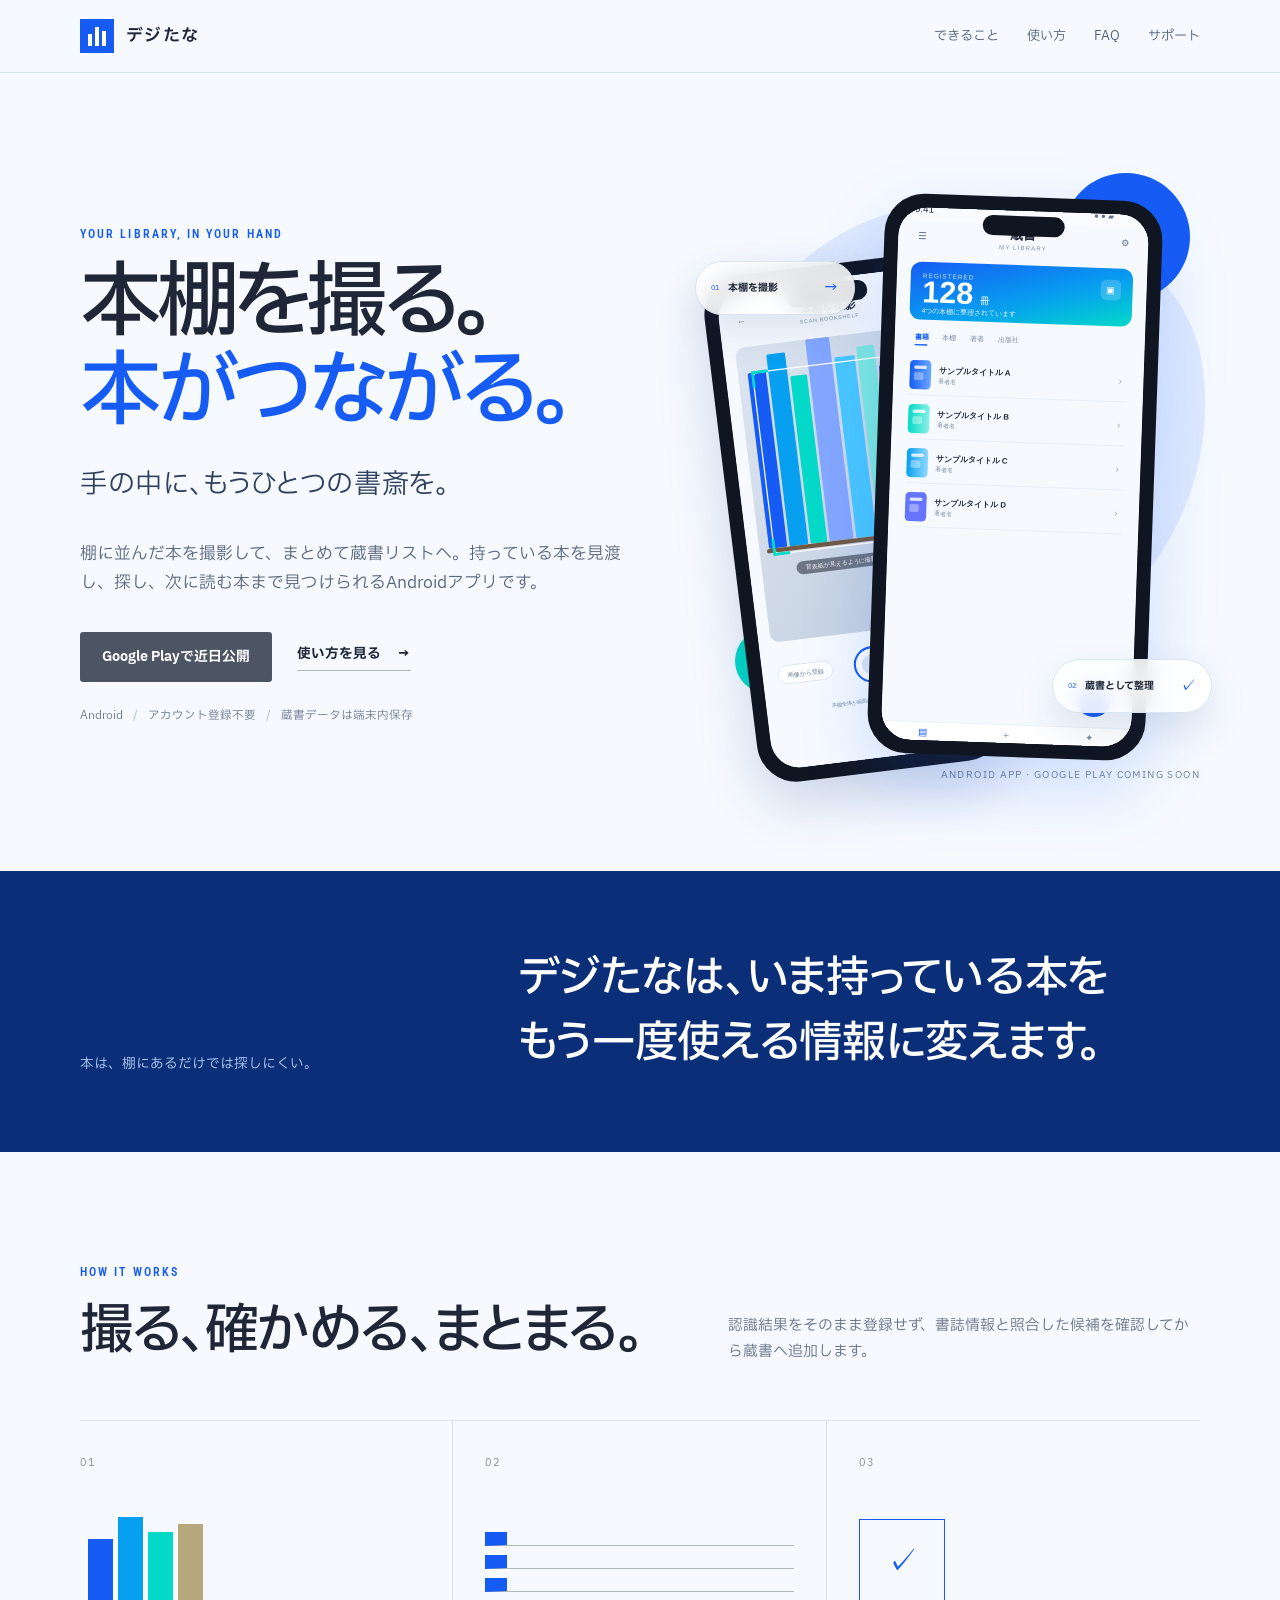
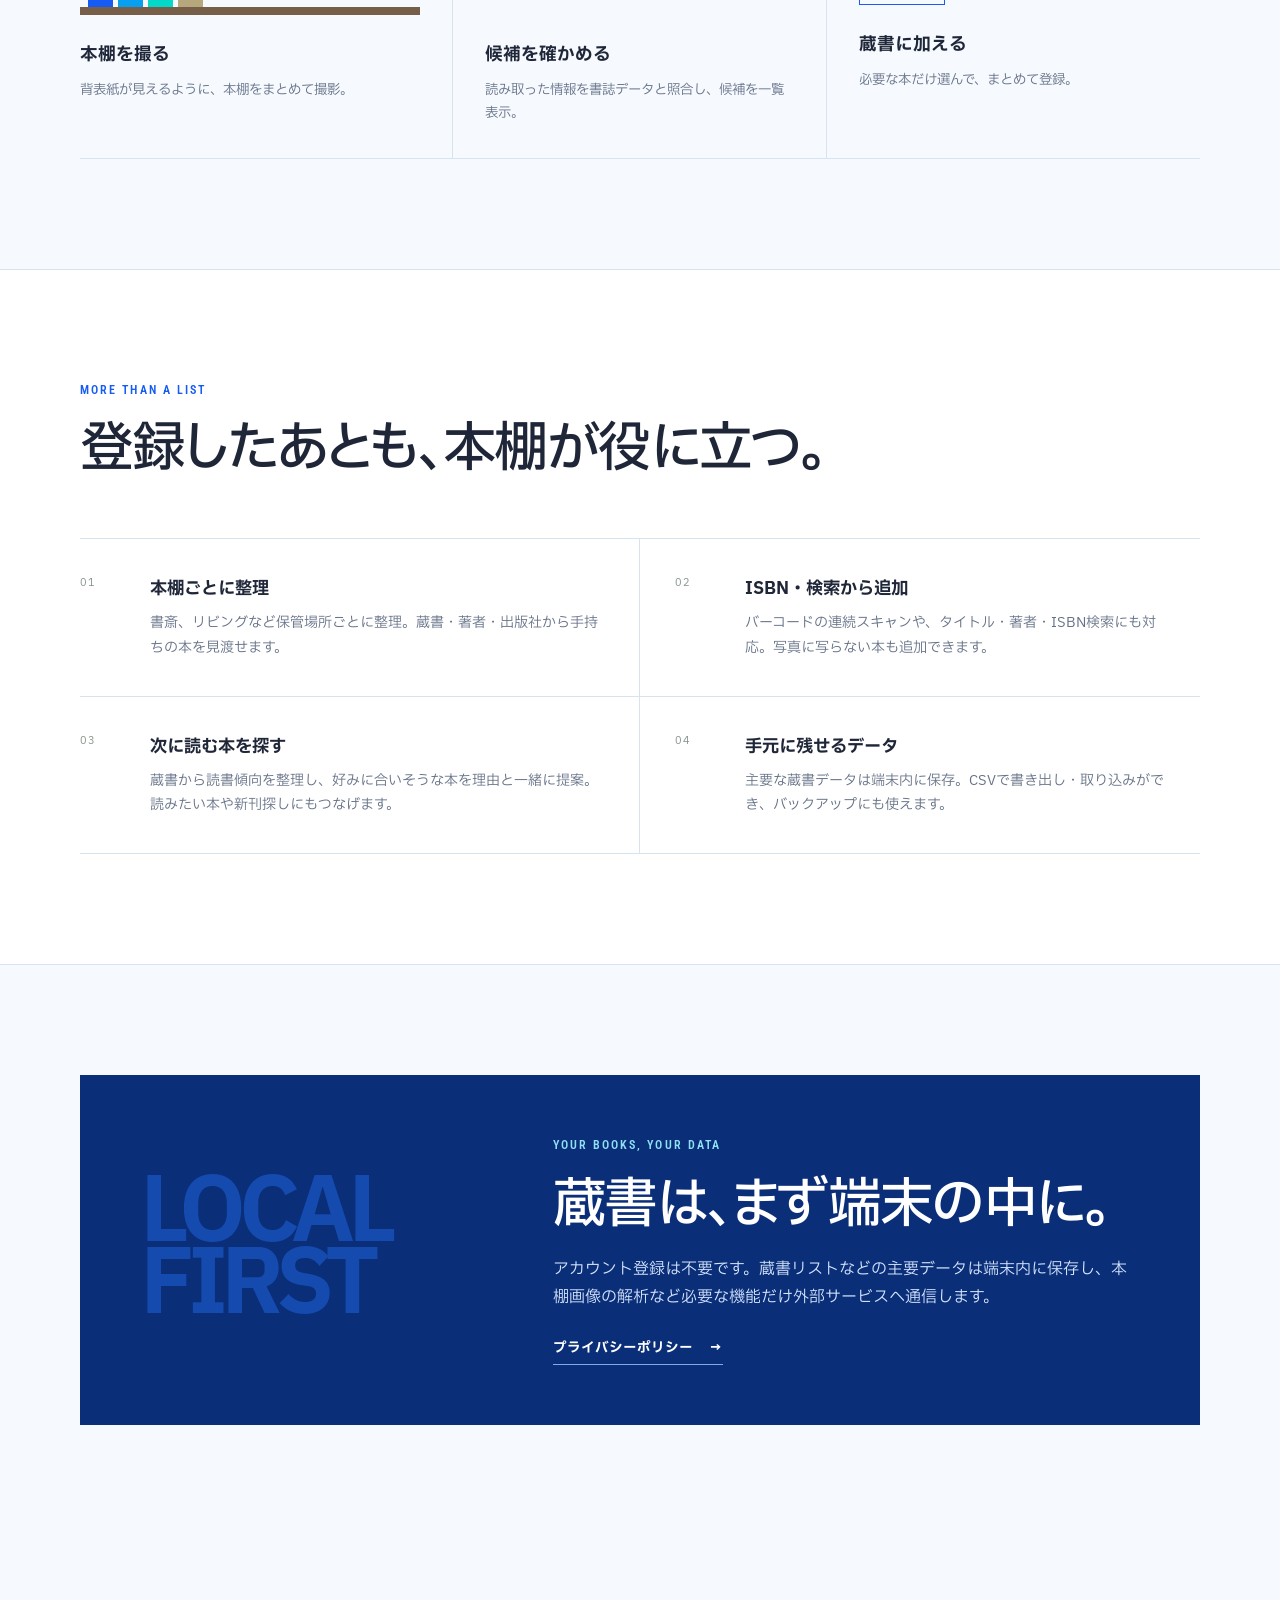
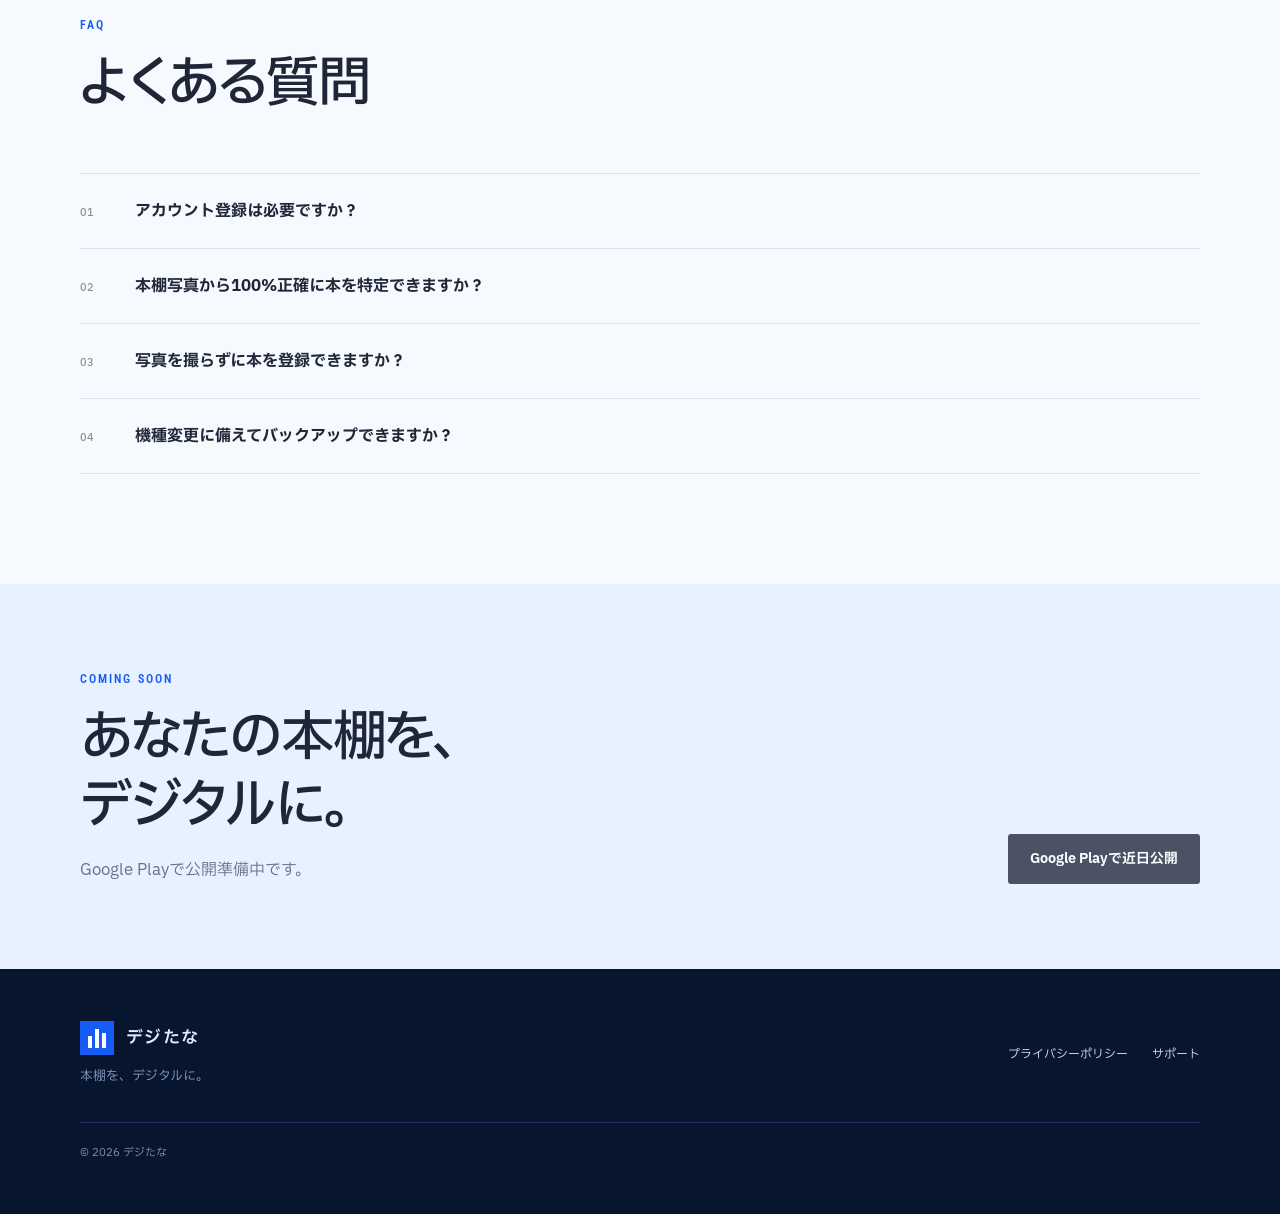
==== commit 966260be: "Remove escaped newline artifacts" ====
--- a/index.html
+++ b/index.html
@@ -21,7 +21,37 @@
   <link rel="stylesheet" href="styles.css">
 </head>
 <body>
-  <div class="digital-bg" aria-hidden="true">\n    <span class="geo geo-line g1"></span>\n    <span class="geo geo-corner g2"></span>\n    <span class="geo geo-square g3"></span>\n    <span class="geo geo-cross g4"></span>\n    <span class="geo geo-frame g5"></span>\n    <span class="geo geo-line g6"></span>\n    <span class="geo geo-dotgrid g7"></span>\n    <span class="geo geo-corner g8"></span>\n    <span class="geo geo-square g9"></span>\n    <span class="geo geo-line g10"></span>\n    <span class="geo geo-cross g11"></span>\n    <span class="geo geo-frame g12"></span>\n    <span class="geo geo-corner g13"></span>\n    <span class="geo geo-line g14"></span>\n    <span class="geo geo-square g15"></span>\n    <span class="geo geo-cross g16"></span>\n    <span class="geo geo-line g17"></span>\n    <span class="geo geo-frame g18"></span>\n    <span class="geo geo-dotgrid g19"></span>\n    <span class="geo geo-corner g20"></span>\n    <span class="geo geo-square g21"></span>\n    <span class="geo geo-line g22"></span>\n    <span class="geo geo-cross g23"></span>\n    <span class="geo geo-corner g24"></span>\n    <span class="geo geo-frame g25"></span>\n    <span class="geo geo-line g26"></span>\n    <span class="geo geo-square g27"></span>\n    <span class="geo geo-cross g28"></span>\n  </div>\n  <a class="skip-link" href="#main">本文へ移動</a>
+  <div class="digital-bg" aria-hidden="true">
+    <span class="geo geo-line g1"></span>
+    <span class="geo geo-corner g2"></span>
+    <span class="geo geo-square g3"></span>
+    <span class="geo geo-cross g4"></span>
+    <span class="geo geo-frame g5"></span>
+    <span class="geo geo-line g6"></span>
+    <span class="geo geo-dotgrid g7"></span>
+    <span class="geo geo-corner g8"></span>
+    <span class="geo geo-square g9"></span>
+    <span class="geo geo-line g10"></span>
+    <span class="geo geo-cross g11"></span>
+    <span class="geo geo-frame g12"></span>
+    <span class="geo geo-corner g13"></span>
+    <span class="geo geo-line g14"></span>
+    <span class="geo geo-square g15"></span>
+    <span class="geo geo-cross g16"></span>
+    <span class="geo geo-line g17"></span>
+    <span class="geo geo-frame g18"></span>
+    <span class="geo geo-dotgrid g19"></span>
+    <span class="geo geo-corner g20"></span>
+    <span class="geo geo-square g21"></span>
+    <span class="geo geo-line g22"></span>
+    <span class="geo geo-cross g23"></span>
+    <span class="geo geo-corner g24"></span>
+    <span class="geo geo-frame g25"></span>
+    <span class="geo geo-line g26"></span>
+    <span class="geo geo-square g27"></span>
+    <span class="geo geo-cross g28"></span>
+  </div>
+  <a class="skip-link" href="#main">本文へ移動</a>
   <header class="site-header">
     <div class="wrap nav">
       <a class="brand" href="./" aria-label="デジたな トップ">
@@ -42,7 +72,8 @@
       <div class="hero-copy">
         <p class="kicker">YOUR LIBRARY, IN YOUR HAND</p>
         <h1 id="hero-title">本棚を撮る。<br><span>本がつながる。</span></h1>
-        <p class="hero-concept">手の中に、もうひとつの書斎を。</p>\n        <p class="lead">棚に並んだ本を撮影して、まとめて蔵書リストへ。持っている本を見渡し、探し、次に読む本まで見つけられるAndroidアプリです。</p>
+        <p class="hero-concept">手の中に、もうひとつの書斎を。</p>
+        <p class="lead">棚に並んだ本を撮影して、まとめて蔵書リストへ。持っている本を見渡し、探し、次に読む本まで見つけられるAndroidアプリです。</p>
         <div class="hero-actions">
           <span class="store-button is-disabled" aria-disabled="true">Google Playで近日公開</span>
           <a class="arrow-link" href="#howto">使い方を見る <span aria-hidden="true">→</span></a>
@@ -143,5 +174,6 @@
       <nav class="footer-links" aria-label="フッターナビゲーション"><a href="privacy/">プライバシーポリシー</a><a href="support/">サポート</a></nav>
       <small>© 2026 デジたな</small>
     </div>
-  </footer>\n</body>
+  </footer>
+</body>
 </html>
--- a/styles.css
+++ b/styles.css
@@ -1 +1,3 @@
-@import url("https://fonts.googleapis.com/css2?family=IBM+Plex+Sans+JP:wght@300;400;500;600;700&family=Roboto+Condensed:wght@500;600;700&display=swap");:root{color-scheme:light;--paper:#F6FAFF;--white:#fff;--ink:#1E2638;--muted:#657187;--green:#165CF4;--green-dark:#0A2E78;--mint:#E8F1FF;--line:#D8E3F0;--warm:#079FEF;--blue:#04D9C9;--radius:18px}*{box-sizing:border-box}html{scroll-behavior:smooth}body{margin:0;background:var(--paper);color:var(--ink);font-family:"IBM Plex Sans JP","Noto Sans JP","Hiragino Sans","Yu Gothic",sans-serif;line-height:1.75;-webkit-font-smoothing:antialiased}a{color:inherit}.digital-bg{position:fixed;inset:0;z-index:0;overflow:hidden;pointer-events:none;contain:strict}.site-header,main,footer{position:relative;z-index:1}.geo{--scroll-y:0px;position:absolute;display:block;opacity:.09;will-change:transform;transform:translate3d(0,var(--scroll-y),0);animation:geoFloat 34s ease-in-out infinite alternate}.geo-line{height:1px;background:#165CF4;box-shadow:0 5px 0 rgba(7,159,239,.35)}.geo-square{border:2px solid #079FEF}.geo-cross:before,.geo-cross:after{content:"";position:absolute;background:#165CF4}.geo-cross:before{left:50%;top:0;width:2px;height:100%;transform:translateX(-50%)}.geo-cross:after{top:50%;left:0;height:2px;width:100%;transform:translateY(-50%)}.geo-frame{border:1px solid #04D9C9}.geo-corner{border-top:2px solid #165CF4;border-left:2px solid #165CF4}.geo-dotgrid{background-image:radial-gradient(circle,#079FEF 1.2px,transparent 1.5px);background-size:14px 14px}.g1{width:220px;left:4vw;top:18vh;animation-duration:38s}.g2{width:86px;height:86px;right:8vw;top:12vh;transform:translate3d(0,var(--scroll-y),0) rotate(16deg);animation-duration:42s}.g3{width:26px;height:26px;left:14vw;top:68vh;animation-duration:29s;animation-delay:-8s}.g4{width:46px;height:46px;right:20vw;top:58vh;animation-duration:33s;animation-delay:-14s}.g5{width:150px;height:92px;right:2vw;top:78vh;transform:translate3d(0,var(--scroll-y),0) rotate(-9deg);animation-duration:47s}.g6{width:280px;left:28vw;top:38vh;animation-duration:52s;animation-delay:-18s}.g7{width:128px;height:86px;left:2vw;top:84vh;animation-duration:36s;animation-delay:-7s}.g8{width:112px;height:112px;right:30vw;top:26vh;transform:translate3d(0,var(--scroll-y),0) rotate(45deg);animation-duration:44s;animation-delay:-21s}.g9{width:18px;height:18px;right:7vw;top:44vh;animation-duration:31s;animation-delay:-4s}.g10{width:190px;left:8vw;top:48vh;animation-duration:41s;animation-delay:-13s}.g11{width:32px;height:32px;left:42vw;top:76vh;animation-duration:27s;animation-delay:-9s}.g12{width:108px;height:108px;left:56vw;top:8vh;transform:translate3d(0,var(--scroll-y),0) rotate(12deg);animation-duration:49s;animation-delay:-25s}.g13{width:72px;height:72px;left:34vw;top:12vh;transform:translate3d(0,var(--scroll-y),0) rotate(-18deg);animation-duration:37s;animation-delay:-17s}.g14{width:240px;right:4vw;top:88vh;animation-duration:54s;animation-delay:-22s}@keyframes geoFloat{0%{margin-top:-12px;margin-left:-8px}50%{margin-top:18px;margin-left:15px}100%{margin-top:-4px;margin-left:30px}}.wrap{width:min(1120px,calc(100% - 48px));margin-inline:auto}.skip-link{position:fixed;left:12px;top:-60px;z-index:100;background:var(--green);color:#fff;padding:8px 14px}.skip-link:focus{top:12px}.site-header{position:sticky;top:0;z-index:20;background:rgba(246,250,255,.92);border-bottom:1px solid var(--line);backdrop-filter:blur(12px)}.nav{height:72px;display:flex;align-items:center;justify-content:space-between;gap:30px}.brand{display:inline-flex;align-items:center;gap:12px;text-decoration:none;font-weight:700;letter-spacing:.06em}.brand-name{font-size:1.06rem;font-weight:600;letter-spacing:.08em}.brand-mark,.mini-mark{display:flex;align-items:flex-end;justify-content:center;gap:3px;background:var(--green);padding:7px;width:34px;height:34px}.brand-mark i,.mini-mark i{display:block;background:#fff;width:4px}.brand-mark i:nth-child(1),.mini-mark i:nth-child(1){height:12px}.brand-mark i:nth-child(2),.mini-mark i:nth-child(2){height:19px}.brand-mark i:nth-child(3),.mini-mark i:nth-child(3){height:15px}.nav nav{display:flex;gap:28px}.nav nav a{text-decoration:none;font-size:.82rem;color:#52617a}.nav nav a:hover{color:var(--green-dark)}.hero{min-height:690px;padding:92px 0 86px;display:grid;grid-template-columns:1fr .92fr;align-items:center;gap:70px}.kicker{margin:0 0 16px;color:var(--green);font-family:"Roboto Condensed","Arial Narrow",sans-serif;font-size:.72rem;font-weight:600;letter-spacing:.18em}.hero h1{margin:0;font-size:clamp(3rem,6.4vw,5.6rem);line-height:1.08;letter-spacing:-.065em;font-weight:500;font-feature-settings:"palt"}.hero h1 span{color:var(--green)}.hero-concept{margin:24px 0 0;font-size:clamp(1.25rem,2.2vw,1.7rem);font-weight:400;letter-spacing:.02em;color:#30415f;font-feature-settings:"palt"}.lead{max-width:610px;margin:30px 0 0;font-size:1.05rem;color:#58667d}.hero-actions{display:flex;align-items:center;gap:25px;margin-top:34px;flex-wrap:wrap}.store-button{display:inline-flex;min-height:50px;align-items:center;padding:0 22px;background:var(--ink);color:#fff;text-decoration:none;font-weight:700;font-size:.86rem;border-radius:3px}.is-disabled{opacity:.78}.arrow-link{display:inline-flex;gap:16px;align-items:center;text-decoration:none;font-size:.85rem;font-weight:700;border-bottom:1px solid #aeb9b1;padding-bottom:3px}.hero-notes{display:flex;list-style:none;padding:0;margin:24px 0 0;color:#6c7b91;font-size:.72rem;flex-wrap:wrap}.hero-notes li+li:before{content:"/";padding:0 10px;color:#a8b9ce}.device-stage{position:relative;min-height:620px;display:grid;place-items:center}.device-stage:before{content:"";position:absolute;width:470px;height:470px;border-radius:46% 54% 58% 42%/42% 42% 58% 58%;background:#dfeaff;right:-10px;top:36px;transform:rotate(-8deg)}.shape{position:absolute;display:block;border-radius:999px}.shape-blue{width:128px;height:128px;background:#165CF4;right:10px;top:8px}.shape-cyan{width:64px;height:64px;background:#04D9C9;left:38px;bottom:92px}.phones-stack{position:relative;width:460px;height:580px}.phone-shell{position:absolute;background:#101522;border:7px solid #101522;border-radius:40px;padding:7px;box-shadow:0 28px 70px rgba(22,92,244,.18)}.phone-library{width:278px;height:560px;right:24px;top:12px;z-index:3;transform:rotate(2deg)}.phone-capture{width:248px;height:510px;left:12px;top:78px;z-index:2;transform:rotate(-7deg);box-shadow:0 22px 56px rgba(10,46,120,.18)}.phone-speaker{position:absolute;z-index:2;top:12px;left:50%;transform:translateX(-50%);width:82px;height:20px;border-radius:999px;background:#101522}.phone-screen{height:100%;overflow:hidden;border-radius:29px;background:#fff}.phone-screen img{display:block;width:100%;height:100%;object-fit:cover}.floating-note{position:absolute;z-index:4;background:rgba(255,255,255,.86);border:1px solid #d9e4f1;box-shadow:0 16px 38px rgba(43,74,129,.13);padding:12px 15px;display:grid;grid-template-columns:auto 1fr auto;gap:9px;align-items:center;border-radius:999px;min-width:160px;backdrop-filter:blur(10px)}.floating-note small{font-size:7px;color:#165CF4}.floating-note b{font-size:10px}.floating-note span{color:#165CF4}.note-scan{left:-2px;top:96px}.note-organize{right:-12px;bottom:72px}.scene-caption{position:absolute;right:0;bottom:2px;margin:0;font-size:.62rem;letter-spacing:.14em;color:#70819a}.statement{background:#0A2E78;color:#fff;padding:75px 0}.statement-inner{display:grid;grid-template-columns:.7fr 1.3fr;gap:70px;align-items:end}.statement p{margin:0;color:#b8cff7;font-size:.85rem}.statement strong{font-size:clamp(1.65rem,3.4vw,2.8rem);line-height:1.5;letter-spacing:-.03em;font-weight:500;font-feature-settings:"palt"}.section{padding:110px 0}.section-heading{max-width:790px;margin-bottom:55px}.section-heading h2,.local-first h2,.cta h2{font-size:clamp(2rem,4.2vw,3.6rem);line-height:1.25;letter-spacing:-.045em;margin:0;font-weight:500;font-feature-settings:"palt"}.split-heading{max-width:none;display:grid;grid-template-columns:1.1fr .9fr;gap:70px;align-items:end}.split-heading>p{margin:0;color:var(--muted);font-size:.92rem}.process{list-style:none;padding:0;margin:0;display:grid;grid-template-columns:repeat(3,1fr);border-top:1px solid var(--line);border-bottom:1px solid var(--line)}.process li{padding:26px 32px 32px;border-right:1px solid var(--line)}.process li:first-child{padding-left:0}.process li:last-child{border-right:0}.process>li>span,.feature-list article>span{font-size:.65rem;color:#849087;letter-spacing:.1em}.process-icon{height:105px;margin:35px 0 25px;display:flex;align-items:flex-end;gap:5px}.shelf-icon{border-bottom:8px solid #765e48;padding:0 8px}.shelf-icon i{width:25px;background:var(--green);height:68px}.shelf-icon i:nth-child(2){height:90px;background:var(--warm)}.shelf-icon i:nth-child(3){height:75px;background:var(--blue)}.shelf-icon i:nth-child(4){height:83px;background:#b6a77d}.list-icon{flex-direction:column;justify-content:center;align-items:stretch;gap:9px}.list-icon i{height:14px;border-left:22px solid var(--green);border-bottom:1px solid #aeb9b1}.check-icon{align-items:center;justify-content:center;border:1px solid var(--green);width:86px;height:86px;margin-top:44px;font-size:2rem;color:var(--green)}.process h3{font-size:1.1rem;margin:0 0 8px}.process p{font-size:.84rem;color:var(--muted);margin:0}.feature-section{background:#fff;border-block:1px solid var(--line)}.feature-list{display:grid;grid-template-columns:1fr 1fr;border-top:1px solid var(--line)}.feature-list article{display:grid;grid-template-columns:55px 1fr;gap:15px;padding:35px 35px 35px 0;border-bottom:1px solid var(--line)}.feature-list article:nth-child(odd){border-right:1px solid var(--line)}.feature-list article:nth-child(even){padding-left:35px}.feature-list h3{margin:0 0 7px;font-size:1.08rem}.feature-list p{margin:0;color:var(--muted);font-size:.88rem}.local-first{background:#0A2E78;color:#fff;min-height:350px;padding:55px 60px;display:grid;grid-template-columns:.75fr 1.25fr;gap:60px;align-items:center}.local-first .kicker{color:#8fdff7}.local-first>div:last-child>p:not(.kicker){color:#d7e6ff;max-width:650px}.local-number{font-size:clamp(3.5rem,7vw,6.8rem);font-weight:800;line-height:.8;letter-spacing:-.08em;color:#154aaf}.arrow-link.light{color:#fff;border-color:#84a8e8;margin-top:10px}.faq-section{padding-top:80px}.faq-list{border-top:1px solid var(--line)}details{border-bottom:1px solid var(--line)}summary{cursor:pointer;list-style:none;padding:23px 0;font-weight:650}summary::-webkit-details-marker{display:none}summary span{display:inline-block;width:55px;color:#879188;font-size:.65rem;font-weight:500}details p{margin:0 0 25px;padding-left:55px;color:var(--muted);max-width:850px;font-size:.9rem}.cta{background:var(--mint);padding:85px 0}.cta-inner{display:flex;align-items:flex-end;justify-content:space-between;gap:50px}.cta p:not(.kicker){color:var(--muted);margin-bottom:0}footer{background:#08152f;color:#e2ebff;padding:52px 0}.footer-main{display:grid;grid-template-columns:1fr auto;gap:10px 35px}.footer-brand{grid-column:1}.footer-main>p{margin:0;color:#89a0c7;font-size:.8rem}.footer-links{grid-column:2;grid-row:1/3;display:flex;gap:24px;align-items:center}.footer-links a{font-size:.75rem;color:#d7e3fb;text-decoration:none}.footer-main small{grid-column:1/-1;border-top:1px solid #20345d;margin-top:25px;padding-top:20px;color:#8096bb;font-size:.68rem}.legal{padding:85px 0 110px;max-width:900px}.legal-header{margin-bottom:55px}.legal h1{font-size:clamp(2.4rem,5vw,4.4rem);line-height:1.15;letter-spacing:-.04em;margin:0 0 20px}.legal h2{font-size:1.25rem;margin:48px 0 12px;padding-top:8px;border-top:1px solid var(--line)}.legal h3{font-size:1rem;margin:30px 0 8px}.legal p,.legal li{color:#4c5950}.legal ul{padding-left:1.4em}.legal .meta{font-size:.8rem;color:var(--muted)}.legal-card{background:#fff;border:1px solid var(--line);padding:24px 28px;margin:24px 0}.legal .faq-list h2{border:0}.legal details p{padding-left:0}@media(max-width:820px){.wrap{width:min(100% - 34px,1120px)}.nav{height:64px}.nav nav a:nth-child(-n+3){display:none}.hero{grid-template-columns:1fr;gap:34px;padding:48px 0 70px}.device-stage{order:-1;min-height:650px;max-width:520px;width:100%;margin:auto}.phones-stack{width:360px;height:545px}.phone-library{width:250px;height:520px;right:12px;top:10px}.phone-capture{width:220px;height:470px;left:4px;top:78px}.device-stage:before{width:360px;height:360px;right:-12px;top:44px}.note-scan{left:-6px;top:64px}.note-organize{right:-6px;bottom:44px}.hero-copy{text-align:center}.hero-actions,.hero-notes{justify-content:center}.statement-inner,.split-heading,.local-first{grid-template-columns:1fr;gap:28px}.process{grid-template-columns:1fr}.process li,.process li:first-child{padding:25px 0;border-right:0;border-bottom:1px solid var(--line)}.process li:last-child{border-bottom:0}.process-icon{height:80px;margin:20px 0}.feature-list{grid-template-columns:1fr}.feature-list article,.feature-list article:nth-child(even){padding:28px 0;border-right:0}.local-first{padding:40px 30px}.local-number{display:none}.cta-inner{align-items:flex-start;flex-direction:column}.section{padding:80px 0}.footer-main{grid-template-columns:1fr}.footer-links{grid-column:1;grid-row:auto;flex-wrap:wrap}.footer-main small{grid-column:1}}@media(max-width:480px){.hero h1{font-size:3rem}.device-stage{min-height:600px}.phones-stack{width:320px;height:510px}.phone-library{width:224px;height:482px;right:6px;top:10px}.phone-capture{width:192px;height:430px;left:4px;top:74px}.device-stage:before{width:330px;height:330px;right:-20px}.note-scan{left:-12px;top:56px}.note-organize{right:-10px;bottom:40px}.statement{padding:55px 0}.statement strong{font-size:1.55rem}.feature-list article{grid-template-columns:40px 1fr}.hero-notes li{margin-bottom:4px}.section-heading{margin-bottom:38px}}@media(prefers-reduced-motion:reduce){html{scroll-behavior:auto}.geo{animation:none!important;transform:none!important}}+@import url("https://fonts.googleapis.com/css2?family=IBM+Plex+Sans+JP:wght@300;400;500;600;700&family=Roboto+Condensed:wght@500;600;700&display=swap");:root{color-scheme:light;--paper:#F6FAFF;--white:#fff;--ink:#1E2638;--muted:#657187;--green:#165CF4;--green-dark:#0A2E78;--mint:#E8F1FF;--line:#D8E3F0;--warm:#079FEF;--blue:#04D9C9;--radius:18px}*{box-sizing:border-box}html{scroll-behavior:smooth}body{margin:0;background:var(--paper);color:var(--ink);font-family:"IBM Plex Sans JP","Noto Sans JP","Hiragino Sans","Yu Gothic",sans-serif;line-height:1.75;-webkit-font-smoothing:antialiased}a{color:inherit}.digital-bg{position:fixed;inset:0;z-index:0;overflow:hidden;pointer-events:none;contain:strict}.site-header,main,footer{position:relative;z-index:1}.geo{--dur:20s;--delay:0s;--rot:0deg;--drift:0px;position:absolute;bottom:-14vh;display:block;opacity:.14;will-change:transform;animation:geoRise var(--dur) linear infinite;animation-delay:var(--delay)}.geo-line{width:72px;height:2px;background:#165CF4;box-shadow:0 5px 0 rgba(7,159,239,.26)}.geo-square{width:16px;height:16px;border:2px solid #079FEF}.geo-cross{width:24px;height:24px}.geo-cross:before,.geo-cross:after{content:"";position:absolute;background:#165CF4}.geo-cross:before{left:50%;top:0;width:2px;height:100%;transform:translateX(-50%)}.geo-cross:after{top:50%;left:0;height:2px;width:100%;transform:translateY(-50%)}.geo-frame{width:42px;height:30px;border:1.5px solid #04D9C9}.geo-corner{width:26px;height:26px;border-top:2px solid #165CF4;border-left:2px solid #165CF4}.geo-dotgrid{width:46px;height:34px;background-image:radial-gradient(circle,#079FEF 1.1px,transparent 1.4px);background-size:10px 10px}
+.g1{left:3%;--dur:17s;--delay:-3s;--rot:6deg;--drift:18px}.g2{left:9%;--dur:23s;--delay:-14s;--rot:-18deg;--drift:-22px}.g3{left:14%;--dur:15s;--delay:-8s;--rot:8deg;--drift:14px}.g4{left:19%;--dur:21s;--delay:-18s;--rot:-8deg;--drift:26px}.g5{left:24%;--dur:26s;--delay:-4s;--rot:12deg;--drift:-20px}.g6{left:29%;--dur:18s;--delay:-11s;--rot:-4deg;--drift:12px}.g7{left:34%;--dur:24s;--delay:-20s;--rot:0deg;--drift:-14px}.g8{left:39%;--dur:16s;--delay:-6s;--rot:22deg;--drift:22px}.g9{left:44%;--dur:22s;--delay:-16s;--rot:-12deg;--drift:-18px}.g10{left:49%;--dur:19s;--delay:-9s;--rot:4deg;--drift:16px}.g11{left:54%;--dur:25s;--delay:-22s;--rot:0deg;--drift:-24px}.g12{left:59%;--dur:17s;--delay:-5s;--rot:16deg;--drift:20px}.g13{left:64%;--dur:23s;--delay:-13s;--rot:-24deg;--drift:-16px}.g14{left:69%;--dur:15s;--delay:-2s;--rot:5deg;--drift:24px}.g15{left:74%;--dur:20s;--delay:-17s;--rot:-10deg;--drift:-12px}.g16{left:79%;--dur:26s;--delay:-24s;--rot:0deg;--drift:18px}.g17{left:84%;--dur:18s;--delay:-10s;--rot:7deg;--drift:-26px}.g18{left:89%;--dur:22s;--delay:-15s;--rot:-14deg;--drift:14px}.g19{left:94%;--dur:16s;--delay:-7s;--rot:0deg;--drift:-20px}.g20{left:6%;--dur:25s;--delay:-21s;--rot:18deg;--drift:16px}.g21{left:17%;--dur:19s;--delay:-12s;--rot:-6deg;--drift:-18px}.g22{left:31%;--dur:14s;--delay:-1s;--rot:3deg;--drift:28px}.g23{left:47%;--dur:24s;--delay:-19s;--rot:0deg;--drift:-22px}.g24{left:57%;--dur:18s;--delay:-8s;--rot:-20deg;--drift:20px}.g25{left:67%;--dur:21s;--delay:-14s;--rot:10deg;--drift:-16px}.g26{left:77%;--dur:15s;--delay:-5s;--rot:-3deg;--drift:18px}.g27{left:87%;--dur:23s;--delay:-18s;--rot:14deg;--drift:-24px}.g28{left:97%;--dur:17s;--delay:-10s;--rot:0deg;--drift:-14px}
+@keyframes geoRise{0%{transform:translate3d(0,0,0) rotate(var(--rot));opacity:0}8%{opacity:.15}88%{opacity:.15}100%{transform:translate3d(var(--drift),-128vh,0) rotate(calc(var(--rot) + 42deg));opacity:0}}.wrap{width:min(1120px,calc(100% - 48px));margin-inline:auto}.skip-link{position:fixed;left:12px;top:-60px;z-index:100;background:var(--green);color:#fff;padding:8px 14px}.skip-link:focus{top:12px}.site-header{position:sticky;top:0;z-index:20;background:rgba(246,250,255,.92);border-bottom:1px solid var(--line);backdrop-filter:blur(12px)}.nav{height:72px;display:flex;align-items:center;justify-content:space-between;gap:30px}.brand{display:inline-flex;align-items:center;gap:12px;text-decoration:none;font-weight:700;letter-spacing:.06em}.brand-name{font-size:1.06rem;font-weight:600;letter-spacing:.08em}.brand-mark,.mini-mark{display:flex;align-items:flex-end;justify-content:center;gap:3px;background:var(--green);padding:7px;width:34px;height:34px}.brand-mark i,.mini-mark i{display:block;background:#fff;width:4px}.brand-mark i:nth-child(1),.mini-mark i:nth-child(1){height:12px}.brand-mark i:nth-child(2),.mini-mark i:nth-child(2){height:19px}.brand-mark i:nth-child(3),.mini-mark i:nth-child(3){height:15px}.nav nav{display:flex;gap:28px}.nav nav a{text-decoration:none;font-size:.82rem;color:#52617a}.nav nav a:hover{color:var(--green-dark)}.hero{min-height:690px;padding:92px 0 86px;display:grid;grid-template-columns:1fr .92fr;align-items:center;gap:70px}.kicker{margin:0 0 16px;color:var(--green);font-family:"Roboto Condensed","Arial Narrow",sans-serif;font-size:.72rem;font-weight:600;letter-spacing:.18em}.hero h1{margin:0;font-size:clamp(3rem,6.4vw,5.6rem);line-height:1.08;letter-spacing:-.065em;font-weight:500;font-feature-settings:"palt"}.hero h1 span{color:var(--green)}.hero-concept{margin:24px 0 0;font-size:clamp(1.25rem,2.2vw,1.7rem);font-weight:400;letter-spacing:.02em;color:#30415f;font-feature-settings:"palt"}.lead{max-width:610px;margin:30px 0 0;font-size:1.05rem;color:#58667d}.hero-actions{display:flex;align-items:center;gap:25px;margin-top:34px;flex-wrap:wrap}.store-button{display:inline-flex;min-height:50px;align-items:center;padding:0 22px;background:var(--ink);color:#fff;text-decoration:none;font-weight:700;font-size:.86rem;border-radius:3px}.is-disabled{opacity:.78}.arrow-link{display:inline-flex;gap:16px;align-items:center;text-decoration:none;font-size:.85rem;font-weight:700;border-bottom:1px solid #aeb9b1;padding-bottom:3px}.hero-notes{display:flex;list-style:none;padding:0;margin:24px 0 0;color:#6c7b91;font-size:.72rem;flex-wrap:wrap}.hero-notes li+li:before{content:"/";padding:0 10px;color:#a8b9ce}.device-stage{position:relative;min-height:620px;display:grid;place-items:center}.device-stage:before{content:"";position:absolute;width:470px;height:470px;border-radius:46% 54% 58% 42%/42% 42% 58% 58%;background:#dfeaff;right:-10px;top:36px;transform:rotate(-8deg)}.shape{position:absolute;display:block;border-radius:999px}.shape-blue{width:128px;height:128px;background:#165CF4;right:10px;top:8px}.shape-cyan{width:64px;height:64px;background:#04D9C9;left:38px;bottom:92px}.phones-stack{position:relative;width:460px;height:580px}.phone-shell{position:absolute;background:#101522;border:7px solid #101522;border-radius:40px;padding:7px;box-shadow:0 28px 70px rgba(22,92,244,.18)}.phone-library{width:278px;height:560px;right:24px;top:12px;z-index:3;transform:rotate(2deg)}.phone-capture{width:248px;height:510px;left:12px;top:78px;z-index:2;transform:rotate(-7deg);box-shadow:0 22px 56px rgba(10,46,120,.18)}.phone-speaker{position:absolute;z-index:2;top:12px;left:50%;transform:translateX(-50%);width:82px;height:20px;border-radius:999px;background:#101522}.phone-screen{height:100%;overflow:hidden;border-radius:29px;background:#fff}.phone-screen img{display:block;width:100%;height:100%;object-fit:cover}.floating-note{position:absolute;z-index:4;background:rgba(255,255,255,.86);border:1px solid #d9e4f1;box-shadow:0 16px 38px rgba(43,74,129,.13);padding:12px 15px;display:grid;grid-template-columns:auto 1fr auto;gap:9px;align-items:center;border-radius:999px;min-width:160px;backdrop-filter:blur(10px)}.floating-note small{font-size:7px;color:#165CF4}.floating-note b{font-size:10px}.floating-note span{color:#165CF4}.note-scan{left:-2px;top:96px}.note-organize{right:-12px;bottom:72px}.scene-caption{position:absolute;right:0;bottom:2px;margin:0;font-size:.62rem;letter-spacing:.14em;color:#70819a}.statement{background:#0A2E78;color:#fff;padding:75px 0}.statement-inner{display:grid;grid-template-columns:.7fr 1.3fr;gap:70px;align-items:end}.statement p{margin:0;color:#b8cff7;font-size:.85rem}.statement strong{font-size:clamp(1.65rem,3.4vw,2.8rem);line-height:1.5;letter-spacing:-.03em;font-weight:500;font-feature-settings:"palt"}.section{padding:110px 0}.section-heading{max-width:790px;margin-bottom:55px}.section-heading h2,.local-first h2,.cta h2{font-size:clamp(2rem,4.2vw,3.6rem);line-height:1.25;letter-spacing:-.045em;margin:0;font-weight:500;font-feature-settings:"palt"}.split-heading{max-width:none;display:grid;grid-template-columns:1.1fr .9fr;gap:70px;align-items:end}.split-heading>p{margin:0;color:var(--muted);font-size:.92rem}.process{list-style:none;padding:0;margin:0;display:grid;grid-template-columns:repeat(3,1fr);border-top:1px solid var(--line);border-bottom:1px solid var(--line)}.process li{padding:26px 32px 32px;border-right:1px solid var(--line)}.process li:first-child{padding-left:0}.process li:last-child{border-right:0}.process>li>span,.feature-list article>span{font-size:.65rem;color:#849087;letter-spacing:.1em}.process-icon{height:105px;margin:35px 0 25px;display:flex;align-items:flex-end;gap:5px}.shelf-icon{border-bottom:8px solid #765e48;padding:0 8px}.shelf-icon i{width:25px;background:var(--green);height:68px}.shelf-icon i:nth-child(2){height:90px;background:var(--warm)}.shelf-icon i:nth-child(3){height:75px;background:var(--blue)}.shelf-icon i:nth-child(4){height:83px;background:#b6a77d}.list-icon{flex-direction:column;justify-content:center;align-items:stretch;gap:9px}.list-icon i{height:14px;border-left:22px solid var(--green);border-bottom:1px solid #aeb9b1}.check-icon{align-items:center;justify-content:center;border:1px solid var(--green);width:86px;height:86px;margin-top:44px;font-size:2rem;color:var(--green)}.process h3{font-size:1.1rem;margin:0 0 8px}.process p{font-size:.84rem;color:var(--muted);margin:0}.feature-section{background:#fff;border-block:1px solid var(--line)}.feature-list{display:grid;grid-template-columns:1fr 1fr;border-top:1px solid var(--line)}.feature-list article{display:grid;grid-template-columns:55px 1fr;gap:15px;padding:35px 35px 35px 0;border-bottom:1px solid var(--line)}.feature-list article:nth-child(odd){border-right:1px solid var(--line)}.feature-list article:nth-child(even){padding-left:35px}.feature-list h3{margin:0 0 7px;font-size:1.08rem}.feature-list p{margin:0;color:var(--muted);font-size:.88rem}.local-first{background:#0A2E78;color:#fff;min-height:350px;padding:55px 60px;display:grid;grid-template-columns:.75fr 1.25fr;gap:60px;align-items:center}.local-first .kicker{color:#8fdff7}.local-first>div:last-child>p:not(.kicker){color:#d7e6ff;max-width:650px}.local-number{font-size:clamp(3.5rem,7vw,6.8rem);font-weight:800;line-height:.8;letter-spacing:-.08em;color:#154aaf}.arrow-link.light{color:#fff;border-color:#84a8e8;margin-top:10px}.faq-section{padding-top:80px}.faq-list{border-top:1px solid var(--line)}details{border-bottom:1px solid var(--line)}summary{cursor:pointer;list-style:none;padding:23px 0;font-weight:650}summary::-webkit-details-marker{display:none}summary span{display:inline-block;width:55px;color:#879188;font-size:.65rem;font-weight:500}details p{margin:0 0 25px;padding-left:55px;color:var(--muted);max-width:850px;font-size:.9rem}.cta{background:var(--mint);padding:85px 0}.cta-inner{display:flex;align-items:flex-end;justify-content:space-between;gap:50px}.cta p:not(.kicker){color:var(--muted);margin-bottom:0}footer{background:#08152f;color:#e2ebff;padding:52px 0}.footer-main{display:grid;grid-template-columns:1fr auto;gap:10px 35px}.footer-brand{grid-column:1}.footer-main>p{margin:0;color:#89a0c7;font-size:.8rem}.footer-links{grid-column:2;grid-row:1/3;display:flex;gap:24px;align-items:center}.footer-links a{font-size:.75rem;color:#d7e3fb;text-decoration:none}.footer-main small{grid-column:1/-1;border-top:1px solid #20345d;margin-top:25px;padding-top:20px;color:#8096bb;font-size:.68rem}.legal{padding:85px 0 110px;max-width:900px}.legal-header{margin-bottom:55px}.legal h1{font-size:clamp(2.4rem,5vw,4.4rem);line-height:1.15;letter-spacing:-.04em;margin:0 0 20px}.legal h2{font-size:1.25rem;margin:48px 0 12px;padding-top:8px;border-top:1px solid var(--line)}.legal h3{font-size:1rem;margin:30px 0 8px}.legal p,.legal li{color:#4c5950}.legal ul{padding-left:1.4em}.legal .meta{font-size:.8rem;color:var(--muted)}.legal-card{background:#fff;border:1px solid var(--line);padding:24px 28px;margin:24px 0}.legal .faq-list h2{border:0}.legal details p{padding-left:0}@media(max-width:820px){.wrap{width:min(100% - 34px,1120px)}.nav{height:64px}.nav nav a:nth-child(-n+3){display:none}.hero{grid-template-columns:1fr;gap:34px;padding:48px 0 70px}.device-stage{order:-1;min-height:650px;max-width:520px;width:100%;margin:auto}.phones-stack{width:360px;height:545px}.phone-library{width:250px;height:520px;right:12px;top:10px}.phone-capture{width:220px;height:470px;left:4px;top:78px}.device-stage:before{width:360px;height:360px;right:-12px;top:44px}.note-scan{left:-6px;top:64px}.note-organize{right:-6px;bottom:44px}.hero-copy{text-align:center}.hero-actions,.hero-notes{justify-content:center}.statement-inner,.split-heading,.local-first{grid-template-columns:1fr;gap:28px}.process{grid-template-columns:1fr}.process li,.process li:first-child{padding:25px 0;border-right:0;border-bottom:1px solid var(--line)}.process li:last-child{border-bottom:0}.process-icon{height:80px;margin:20px 0}.feature-list{grid-template-columns:1fr}.feature-list article,.feature-list article:nth-child(even){padding:28px 0;border-right:0}.local-first{padding:40px 30px}.local-number{display:none}.cta-inner{align-items:flex-start;flex-direction:column}.section{padding:80px 0}.footer-main{grid-template-columns:1fr}.footer-links{grid-column:1;grid-row:auto;flex-wrap:wrap}.footer-main small{grid-column:1}}@media(max-width:480px){.hero h1{font-size:3rem}.device-stage{min-height:600px}.phones-stack{width:320px;height:510px}.phone-library{width:224px;height:482px;right:6px;top:10px}.phone-capture{width:192px;height:430px;left:4px;top:74px}.device-stage:before{width:330px;height:330px;right:-20px}.note-scan{left:-12px;top:56px}.note-organize{right:-10px;bottom:40px}.statement{padding:55px 0}.statement strong{font-size:1.55rem}.feature-list article{grid-template-columns:40px 1fr}.hero-notes li{margin-bottom:4px}.section-heading{margin-bottom:38px}}@media(prefers-reduced-motion:reduce){html{scroll-behavior:auto}.geo{animation:none!important;display:none!important}}
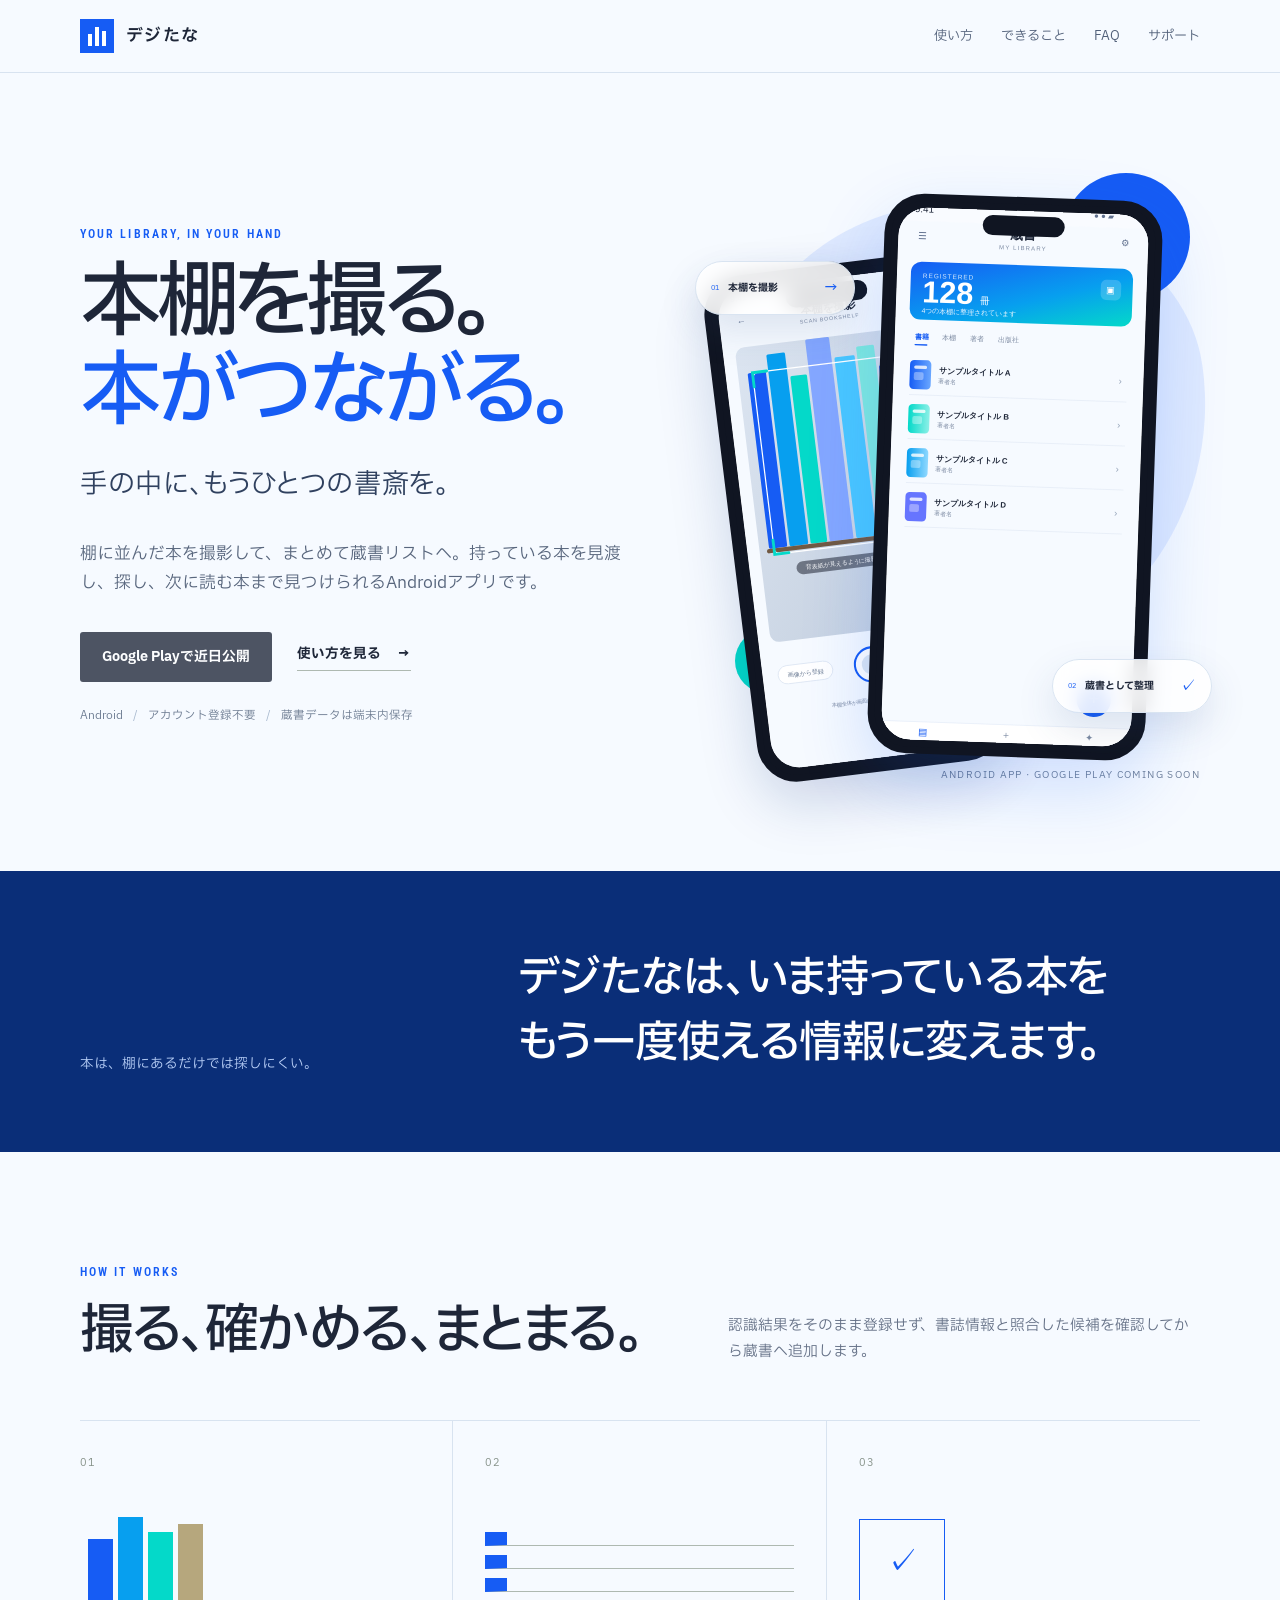
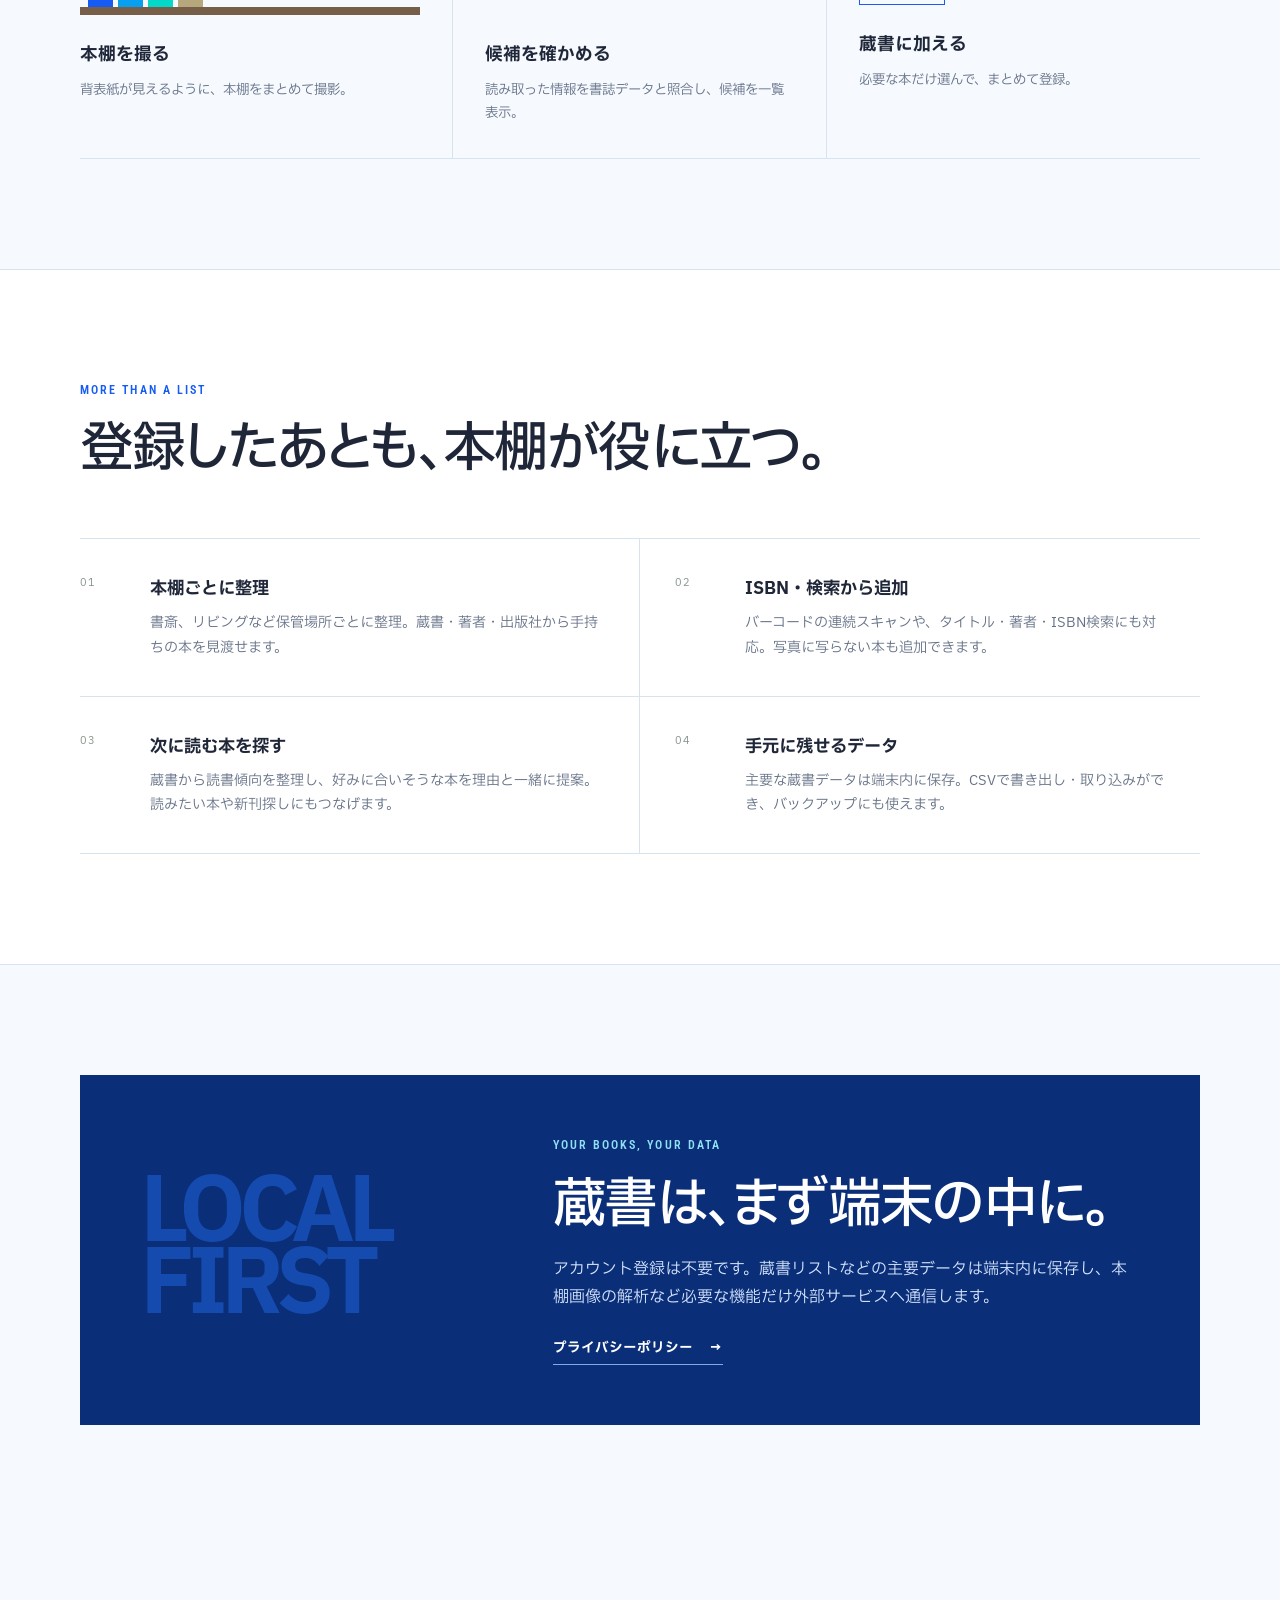
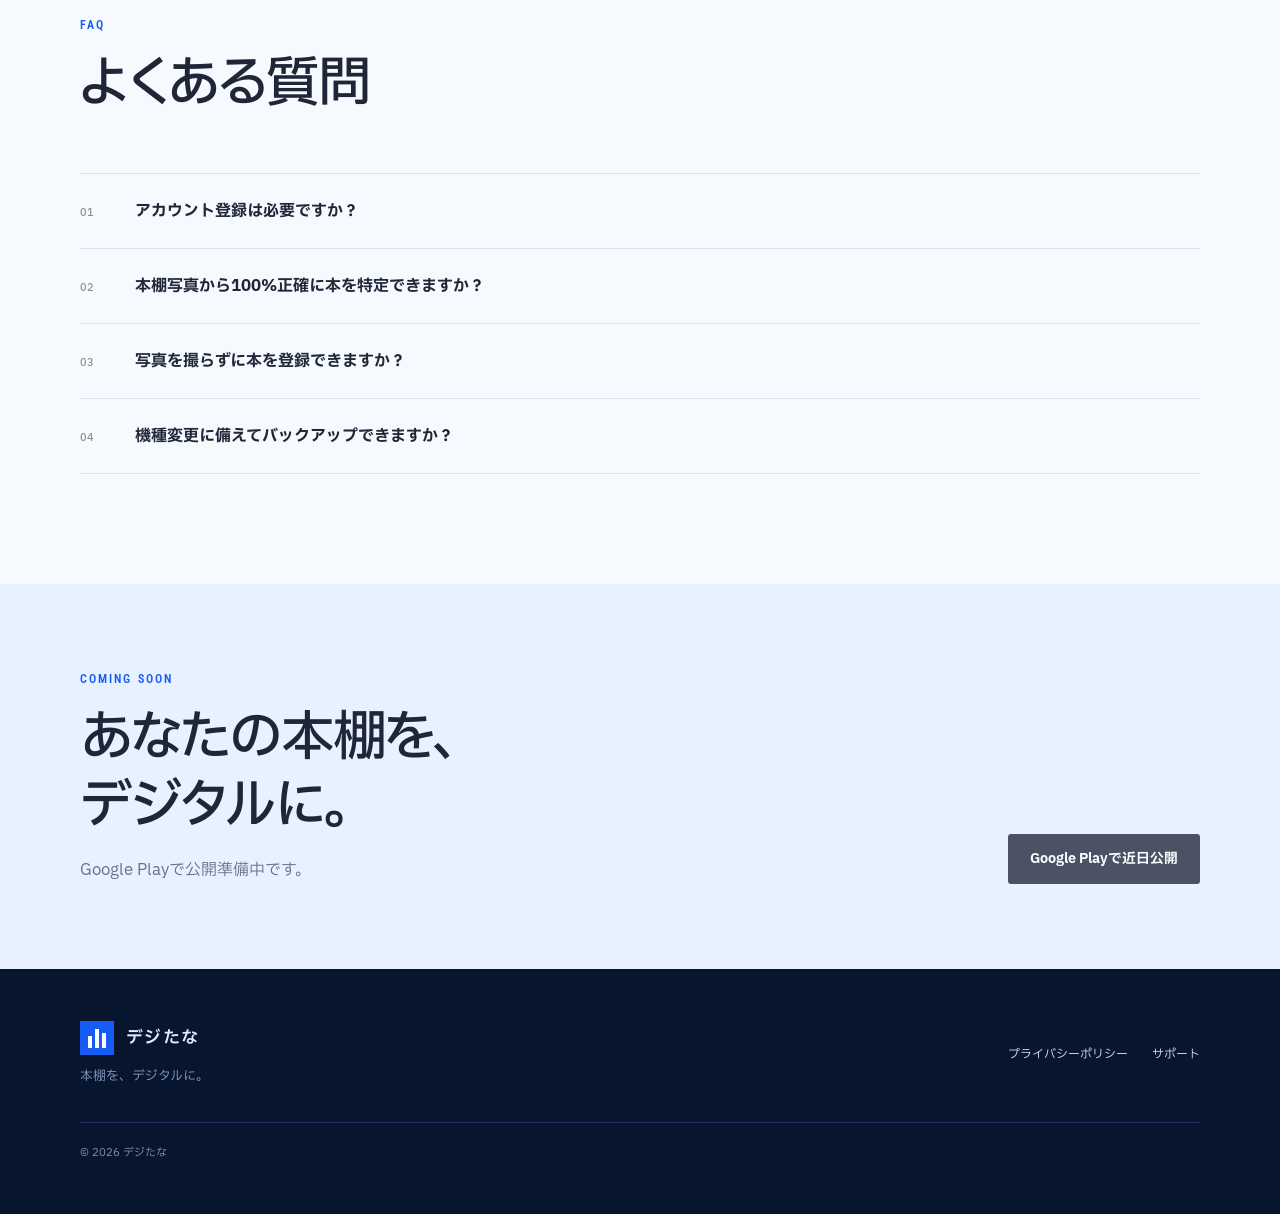
==== commit 72669ebe: "Match header nav order to page sections" ====
--- a/index.html
+++ b/index.html
@@ -22,34 +22,34 @@
 </head>
 <body>
   <div class="digital-bg" aria-hidden="true">
-    <span class="geo geo-line g1"></span>
-    <span class="geo geo-corner g2"></span>
+    <span class="geo geo-square g1"></span>
+    <span class="geo geo-square g2"></span>
     <span class="geo geo-square g3"></span>
-    <span class="geo geo-cross g4"></span>
-    <span class="geo geo-frame g5"></span>
-    <span class="geo geo-line g6"></span>
-    <span class="geo geo-dotgrid g7"></span>
-    <span class="geo geo-corner g8"></span>
+    <span class="geo geo-square g4"></span>
+    <span class="geo geo-square g5"></span>
+    <span class="geo geo-square g6"></span>
+    <span class="geo geo-square g7"></span>
+    <span class="geo geo-square g8"></span>
     <span class="geo geo-square g9"></span>
-    <span class="geo geo-line g10"></span>
-    <span class="geo geo-cross g11"></span>
-    <span class="geo geo-frame g12"></span>
-    <span class="geo geo-corner g13"></span>
-    <span class="geo geo-line g14"></span>
+    <span class="geo geo-square g10"></span>
+    <span class="geo geo-square g11"></span>
+    <span class="geo geo-square g12"></span>
+    <span class="geo geo-square g13"></span>
+    <span class="geo geo-square g14"></span>
     <span class="geo geo-square g15"></span>
-    <span class="geo geo-cross g16"></span>
-    <span class="geo geo-line g17"></span>
-    <span class="geo geo-frame g18"></span>
-    <span class="geo geo-dotgrid g19"></span>
-    <span class="geo geo-corner g20"></span>
+    <span class="geo geo-square g16"></span>
+    <span class="geo geo-square g17"></span>
+    <span class="geo geo-square g18"></span>
+    <span class="geo geo-square g19"></span>
+    <span class="geo geo-square g20"></span>
     <span class="geo geo-square g21"></span>
-    <span class="geo geo-line g22"></span>
-    <span class="geo geo-cross g23"></span>
-    <span class="geo geo-corner g24"></span>
-    <span class="geo geo-frame g25"></span>
-    <span class="geo geo-line g26"></span>
+    <span class="geo geo-square g22"></span>
+    <span class="geo geo-square g23"></span>
+    <span class="geo geo-square g24"></span>
+    <span class="geo geo-square g25"></span>
+    <span class="geo geo-square g26"></span>
     <span class="geo geo-square g27"></span>
-    <span class="geo geo-cross g28"></span>
+    <span class="geo geo-square g28"></span>
   </div>
   <a class="skip-link" href="#main">本文へ移動</a>
   <header class="site-header">
@@ -59,8 +59,8 @@
         <span class="brand-name">デジたな</span>
       </a>
       <nav aria-label="主要ナビゲーション">
+        <a href="#howto">使い方</a>
         <a href="#features">できること</a>
-        <a href="#howto">使い方</a>
         <a href="#faq">FAQ</a>
         <a href="support/">サポート</a>
       </nav>
--- a/styles.css
+++ b/styles.css
@@ -1,3 +1 @@
-@import url("https://fonts.googleapis.com/css2?family=IBM+Plex+Sans+JP:wght@300;400;500;600;700&family=Roboto+Condensed:wght@500;600;700&display=swap");:root{color-scheme:light;--paper:#F6FAFF;--white:#fff;--ink:#1E2638;--muted:#657187;--green:#165CF4;--green-dark:#0A2E78;--mint:#E8F1FF;--line:#D8E3F0;--warm:#079FEF;--blue:#04D9C9;--radius:18px}*{box-sizing:border-box}html{scroll-behavior:smooth}body{margin:0;background:var(--paper);color:var(--ink);font-family:"IBM Plex Sans JP","Noto Sans JP","Hiragino Sans","Yu Gothic",sans-serif;line-height:1.75;-webkit-font-smoothing:antialiased}a{color:inherit}.digital-bg{position:fixed;inset:0;z-index:0;overflow:hidden;pointer-events:none;contain:strict}.site-header,main,footer{position:relative;z-index:1}.geo{--dur:20s;--delay:0s;--rot:0deg;--drift:0px;position:absolute;bottom:-14vh;display:block;opacity:.14;will-change:transform;animation:geoRise var(--dur) linear infinite;animation-delay:var(--delay)}.geo-line{width:72px;height:2px;background:#165CF4;box-shadow:0 5px 0 rgba(7,159,239,.26)}.geo-square{width:16px;height:16px;border:2px solid #079FEF}.geo-cross{width:24px;height:24px}.geo-cross:before,.geo-cross:after{content:"";position:absolute;background:#165CF4}.geo-cross:before{left:50%;top:0;width:2px;height:100%;transform:translateX(-50%)}.geo-cross:after{top:50%;left:0;height:2px;width:100%;transform:translateY(-50%)}.geo-frame{width:42px;height:30px;border:1.5px solid #04D9C9}.geo-corner{width:26px;height:26px;border-top:2px solid #165CF4;border-left:2px solid #165CF4}.geo-dotgrid{width:46px;height:34px;background-image:radial-gradient(circle,#079FEF 1.1px,transparent 1.4px);background-size:10px 10px}
-.g1{left:3%;--dur:17s;--delay:-3s;--rot:6deg;--drift:18px}.g2{left:9%;--dur:23s;--delay:-14s;--rot:-18deg;--drift:-22px}.g3{left:14%;--dur:15s;--delay:-8s;--rot:8deg;--drift:14px}.g4{left:19%;--dur:21s;--delay:-18s;--rot:-8deg;--drift:26px}.g5{left:24%;--dur:26s;--delay:-4s;--rot:12deg;--drift:-20px}.g6{left:29%;--dur:18s;--delay:-11s;--rot:-4deg;--drift:12px}.g7{left:34%;--dur:24s;--delay:-20s;--rot:0deg;--drift:-14px}.g8{left:39%;--dur:16s;--delay:-6s;--rot:22deg;--drift:22px}.g9{left:44%;--dur:22s;--delay:-16s;--rot:-12deg;--drift:-18px}.g10{left:49%;--dur:19s;--delay:-9s;--rot:4deg;--drift:16px}.g11{left:54%;--dur:25s;--delay:-22s;--rot:0deg;--drift:-24px}.g12{left:59%;--dur:17s;--delay:-5s;--rot:16deg;--drift:20px}.g13{left:64%;--dur:23s;--delay:-13s;--rot:-24deg;--drift:-16px}.g14{left:69%;--dur:15s;--delay:-2s;--rot:5deg;--drift:24px}.g15{left:74%;--dur:20s;--delay:-17s;--rot:-10deg;--drift:-12px}.g16{left:79%;--dur:26s;--delay:-24s;--rot:0deg;--drift:18px}.g17{left:84%;--dur:18s;--delay:-10s;--rot:7deg;--drift:-26px}.g18{left:89%;--dur:22s;--delay:-15s;--rot:-14deg;--drift:14px}.g19{left:94%;--dur:16s;--delay:-7s;--rot:0deg;--drift:-20px}.g20{left:6%;--dur:25s;--delay:-21s;--rot:18deg;--drift:16px}.g21{left:17%;--dur:19s;--delay:-12s;--rot:-6deg;--drift:-18px}.g22{left:31%;--dur:14s;--delay:-1s;--rot:3deg;--drift:28px}.g23{left:47%;--dur:24s;--delay:-19s;--rot:0deg;--drift:-22px}.g24{left:57%;--dur:18s;--delay:-8s;--rot:-20deg;--drift:20px}.g25{left:67%;--dur:21s;--delay:-14s;--rot:10deg;--drift:-16px}.g26{left:77%;--dur:15s;--delay:-5s;--rot:-3deg;--drift:18px}.g27{left:87%;--dur:23s;--delay:-18s;--rot:14deg;--drift:-24px}.g28{left:97%;--dur:17s;--delay:-10s;--rot:0deg;--drift:-14px}
-@keyframes geoRise{0%{transform:translate3d(0,0,0) rotate(var(--rot));opacity:0}8%{opacity:.15}88%{opacity:.15}100%{transform:translate3d(var(--drift),-128vh,0) rotate(calc(var(--rot) + 42deg));opacity:0}}.wrap{width:min(1120px,calc(100% - 48px));margin-inline:auto}.skip-link{position:fixed;left:12px;top:-60px;z-index:100;background:var(--green);color:#fff;padding:8px 14px}.skip-link:focus{top:12px}.site-header{position:sticky;top:0;z-index:20;background:rgba(246,250,255,.92);border-bottom:1px solid var(--line);backdrop-filter:blur(12px)}.nav{height:72px;display:flex;align-items:center;justify-content:space-between;gap:30px}.brand{display:inline-flex;align-items:center;gap:12px;text-decoration:none;font-weight:700;letter-spacing:.06em}.brand-name{font-size:1.06rem;font-weight:600;letter-spacing:.08em}.brand-mark,.mini-mark{display:flex;align-items:flex-end;justify-content:center;gap:3px;background:var(--green);padding:7px;width:34px;height:34px}.brand-mark i,.mini-mark i{display:block;background:#fff;width:4px}.brand-mark i:nth-child(1),.mini-mark i:nth-child(1){height:12px}.brand-mark i:nth-child(2),.mini-mark i:nth-child(2){height:19px}.brand-mark i:nth-child(3),.mini-mark i:nth-child(3){height:15px}.nav nav{display:flex;gap:28px}.nav nav a{text-decoration:none;font-size:.82rem;color:#52617a}.nav nav a:hover{color:var(--green-dark)}.hero{min-height:690px;padding:92px 0 86px;display:grid;grid-template-columns:1fr .92fr;align-items:center;gap:70px}.kicker{margin:0 0 16px;color:var(--green);font-family:"Roboto Condensed","Arial Narrow",sans-serif;font-size:.72rem;font-weight:600;letter-spacing:.18em}.hero h1{margin:0;font-size:clamp(3rem,6.4vw,5.6rem);line-height:1.08;letter-spacing:-.065em;font-weight:500;font-feature-settings:"palt"}.hero h1 span{color:var(--green)}.hero-concept{margin:24px 0 0;font-size:clamp(1.25rem,2.2vw,1.7rem);font-weight:400;letter-spacing:.02em;color:#30415f;font-feature-settings:"palt"}.lead{max-width:610px;margin:30px 0 0;font-size:1.05rem;color:#58667d}.hero-actions{display:flex;align-items:center;gap:25px;margin-top:34px;flex-wrap:wrap}.store-button{display:inline-flex;min-height:50px;align-items:center;padding:0 22px;background:var(--ink);color:#fff;text-decoration:none;font-weight:700;font-size:.86rem;border-radius:3px}.is-disabled{opacity:.78}.arrow-link{display:inline-flex;gap:16px;align-items:center;text-decoration:none;font-size:.85rem;font-weight:700;border-bottom:1px solid #aeb9b1;padding-bottom:3px}.hero-notes{display:flex;list-style:none;padding:0;margin:24px 0 0;color:#6c7b91;font-size:.72rem;flex-wrap:wrap}.hero-notes li+li:before{content:"/";padding:0 10px;color:#a8b9ce}.device-stage{position:relative;min-height:620px;display:grid;place-items:center}.device-stage:before{content:"";position:absolute;width:470px;height:470px;border-radius:46% 54% 58% 42%/42% 42% 58% 58%;background:#dfeaff;right:-10px;top:36px;transform:rotate(-8deg)}.shape{position:absolute;display:block;border-radius:999px}.shape-blue{width:128px;height:128px;background:#165CF4;right:10px;top:8px}.shape-cyan{width:64px;height:64px;background:#04D9C9;left:38px;bottom:92px}.phones-stack{position:relative;width:460px;height:580px}.phone-shell{position:absolute;background:#101522;border:7px solid #101522;border-radius:40px;padding:7px;box-shadow:0 28px 70px rgba(22,92,244,.18)}.phone-library{width:278px;height:560px;right:24px;top:12px;z-index:3;transform:rotate(2deg)}.phone-capture{width:248px;height:510px;left:12px;top:78px;z-index:2;transform:rotate(-7deg);box-shadow:0 22px 56px rgba(10,46,120,.18)}.phone-speaker{position:absolute;z-index:2;top:12px;left:50%;transform:translateX(-50%);width:82px;height:20px;border-radius:999px;background:#101522}.phone-screen{height:100%;overflow:hidden;border-radius:29px;background:#fff}.phone-screen img{display:block;width:100%;height:100%;object-fit:cover}.floating-note{position:absolute;z-index:4;background:rgba(255,255,255,.86);border:1px solid #d9e4f1;box-shadow:0 16px 38px rgba(43,74,129,.13);padding:12px 15px;display:grid;grid-template-columns:auto 1fr auto;gap:9px;align-items:center;border-radius:999px;min-width:160px;backdrop-filter:blur(10px)}.floating-note small{font-size:7px;color:#165CF4}.floating-note b{font-size:10px}.floating-note span{color:#165CF4}.note-scan{left:-2px;top:96px}.note-organize{right:-12px;bottom:72px}.scene-caption{position:absolute;right:0;bottom:2px;margin:0;font-size:.62rem;letter-spacing:.14em;color:#70819a}.statement{background:#0A2E78;color:#fff;padding:75px 0}.statement-inner{display:grid;grid-template-columns:.7fr 1.3fr;gap:70px;align-items:end}.statement p{margin:0;color:#b8cff7;font-size:.85rem}.statement strong{font-size:clamp(1.65rem,3.4vw,2.8rem);line-height:1.5;letter-spacing:-.03em;font-weight:500;font-feature-settings:"palt"}.section{padding:110px 0}.section-heading{max-width:790px;margin-bottom:55px}.section-heading h2,.local-first h2,.cta h2{font-size:clamp(2rem,4.2vw,3.6rem);line-height:1.25;letter-spacing:-.045em;margin:0;font-weight:500;font-feature-settings:"palt"}.split-heading{max-width:none;display:grid;grid-template-columns:1.1fr .9fr;gap:70px;align-items:end}.split-heading>p{margin:0;color:var(--muted);font-size:.92rem}.process{list-style:none;padding:0;margin:0;display:grid;grid-template-columns:repeat(3,1fr);border-top:1px solid var(--line);border-bottom:1px solid var(--line)}.process li{padding:26px 32px 32px;border-right:1px solid var(--line)}.process li:first-child{padding-left:0}.process li:last-child{border-right:0}.process>li>span,.feature-list article>span{font-size:.65rem;color:#849087;letter-spacing:.1em}.process-icon{height:105px;margin:35px 0 25px;display:flex;align-items:flex-end;gap:5px}.shelf-icon{border-bottom:8px solid #765e48;padding:0 8px}.shelf-icon i{width:25px;background:var(--green);height:68px}.shelf-icon i:nth-child(2){height:90px;background:var(--warm)}.shelf-icon i:nth-child(3){height:75px;background:var(--blue)}.shelf-icon i:nth-child(4){height:83px;background:#b6a77d}.list-icon{flex-direction:column;justify-content:center;align-items:stretch;gap:9px}.list-icon i{height:14px;border-left:22px solid var(--green);border-bottom:1px solid #aeb9b1}.check-icon{align-items:center;justify-content:center;border:1px solid var(--green);width:86px;height:86px;margin-top:44px;font-size:2rem;color:var(--green)}.process h3{font-size:1.1rem;margin:0 0 8px}.process p{font-size:.84rem;color:var(--muted);margin:0}.feature-section{background:#fff;border-block:1px solid var(--line)}.feature-list{display:grid;grid-template-columns:1fr 1fr;border-top:1px solid var(--line)}.feature-list article{display:grid;grid-template-columns:55px 1fr;gap:15px;padding:35px 35px 35px 0;border-bottom:1px solid var(--line)}.feature-list article:nth-child(odd){border-right:1px solid var(--line)}.feature-list article:nth-child(even){padding-left:35px}.feature-list h3{margin:0 0 7px;font-size:1.08rem}.feature-list p{margin:0;color:var(--muted);font-size:.88rem}.local-first{background:#0A2E78;color:#fff;min-height:350px;padding:55px 60px;display:grid;grid-template-columns:.75fr 1.25fr;gap:60px;align-items:center}.local-first .kicker{color:#8fdff7}.local-first>div:last-child>p:not(.kicker){color:#d7e6ff;max-width:650px}.local-number{font-size:clamp(3.5rem,7vw,6.8rem);font-weight:800;line-height:.8;letter-spacing:-.08em;color:#154aaf}.arrow-link.light{color:#fff;border-color:#84a8e8;margin-top:10px}.faq-section{padding-top:80px}.faq-list{border-top:1px solid var(--line)}details{border-bottom:1px solid var(--line)}summary{cursor:pointer;list-style:none;padding:23px 0;font-weight:650}summary::-webkit-details-marker{display:none}summary span{display:inline-block;width:55px;color:#879188;font-size:.65rem;font-weight:500}details p{margin:0 0 25px;padding-left:55px;color:var(--muted);max-width:850px;font-size:.9rem}.cta{background:var(--mint);padding:85px 0}.cta-inner{display:flex;align-items:flex-end;justify-content:space-between;gap:50px}.cta p:not(.kicker){color:var(--muted);margin-bottom:0}footer{background:#08152f;color:#e2ebff;padding:52px 0}.footer-main{display:grid;grid-template-columns:1fr auto;gap:10px 35px}.footer-brand{grid-column:1}.footer-main>p{margin:0;color:#89a0c7;font-size:.8rem}.footer-links{grid-column:2;grid-row:1/3;display:flex;gap:24px;align-items:center}.footer-links a{font-size:.75rem;color:#d7e3fb;text-decoration:none}.footer-main small{grid-column:1/-1;border-top:1px solid #20345d;margin-top:25px;padding-top:20px;color:#8096bb;font-size:.68rem}.legal{padding:85px 0 110px;max-width:900px}.legal-header{margin-bottom:55px}.legal h1{font-size:clamp(2.4rem,5vw,4.4rem);line-height:1.15;letter-spacing:-.04em;margin:0 0 20px}.legal h2{font-size:1.25rem;margin:48px 0 12px;padding-top:8px;border-top:1px solid var(--line)}.legal h3{font-size:1rem;margin:30px 0 8px}.legal p,.legal li{color:#4c5950}.legal ul{padding-left:1.4em}.legal .meta{font-size:.8rem;color:var(--muted)}.legal-card{background:#fff;border:1px solid var(--line);padding:24px 28px;margin:24px 0}.legal .faq-list h2{border:0}.legal details p{padding-left:0}@media(max-width:820px){.wrap{width:min(100% - 34px,1120px)}.nav{height:64px}.nav nav a:nth-child(-n+3){display:none}.hero{grid-template-columns:1fr;gap:34px;padding:48px 0 70px}.device-stage{order:-1;min-height:650px;max-width:520px;width:100%;margin:auto}.phones-stack{width:360px;height:545px}.phone-library{width:250px;height:520px;right:12px;top:10px}.phone-capture{width:220px;height:470px;left:4px;top:78px}.device-stage:before{width:360px;height:360px;right:-12px;top:44px}.note-scan{left:-6px;top:64px}.note-organize{right:-6px;bottom:44px}.hero-copy{text-align:center}.hero-actions,.hero-notes{justify-content:center}.statement-inner,.split-heading,.local-first{grid-template-columns:1fr;gap:28px}.process{grid-template-columns:1fr}.process li,.process li:first-child{padding:25px 0;border-right:0;border-bottom:1px solid var(--line)}.process li:last-child{border-bottom:0}.process-icon{height:80px;margin:20px 0}.feature-list{grid-template-columns:1fr}.feature-list article,.feature-list article:nth-child(even){padding:28px 0;border-right:0}.local-first{padding:40px 30px}.local-number{display:none}.cta-inner{align-items:flex-start;flex-direction:column}.section{padding:80px 0}.footer-main{grid-template-columns:1fr}.footer-links{grid-column:1;grid-row:auto;flex-wrap:wrap}.footer-main small{grid-column:1}}@media(max-width:480px){.hero h1{font-size:3rem}.device-stage{min-height:600px}.phones-stack{width:320px;height:510px}.phone-library{width:224px;height:482px;right:6px;top:10px}.phone-capture{width:192px;height:430px;left:4px;top:74px}.device-stage:before{width:330px;height:330px;right:-20px}.note-scan{left:-12px;top:56px}.note-organize{right:-10px;bottom:40px}.statement{padding:55px 0}.statement strong{font-size:1.55rem}.feature-list article{grid-template-columns:40px 1fr}.hero-notes li{margin-bottom:4px}.section-heading{margin-bottom:38px}}@media(prefers-reduced-motion:reduce){html{scroll-behavior:auto}.geo{animation:none!important;display:none!important}}+@import url("https://fonts.googleapis.com/css2?family=IBM+Plex+Sans+JP:wght@300;400;500;600;700&family=Roboto+Condensed:wght@500;600;700&display=swap");:root{color-scheme:light;--paper:#F6FAFF;--white:#fff;--ink:#1E2638;--muted:#657187;--green:#165CF4;--green-dark:#0A2E78;--mint:#E8F1FF;--line:#D8E3F0;--warm:#079FEF;--blue:#04D9C9;--radius:18px}*{box-sizing:border-box}html{scroll-behavior:smooth}body{margin:0;background:var(--paper);color:var(--ink);font-family:"IBM Plex Sans JP","Noto Sans JP","Hiragino Sans","Yu Gothic",sans-serif;line-height:1.75;-webkit-font-smoothing:antialiased}a{color:inherit}.digital-bg{position:fixed;inset:0;z-index:0;overflow:hidden;pointer-events:none}.site-header,main,footer{position:relative;z-index:1}.geo{--dur:15s;--delay:0s;--drift:0px;--size:18px;--rot:0deg;--spin:30deg;--alpha:.15;position:absolute;top:105vh;width:var(--size);height:var(--size);display:block;border:none;background:rgba(162,189,255,0.5);will-change:transform,opacity;animation-name:squareRise;animation-duration:var(--dur);animation-timing-function:linear;animation-iteration-count:infinite;animation-delay:var(--delay)}.digital-bg .geo-square{background:rgba(162,189,255,0.5);border:none}.g1{left:3%;--size:11px;--rot:7deg;--dur:12s;--delay:-4s;--drift:16px;--alpha:.13}.g2{left:8%;--size:24px;--rot:34deg;--dur:17s;--delay:-11s;--drift:-18px;--alpha:.10}.g3{left:13%;--size:8px;--rot:18deg;--dur:11s;--delay:-7s;--drift:12px;--alpha:.18}.g4{left:18%;--size:32px;--rot:45deg;--dur:16s;--delay:-13s;--drift:20px;--alpha:.08}.g5{left:23%;--size:17px;--rot:2deg;--dur:18s;--delay:-3s;--drift:-18px;--alpha:.15}.g6{left:28%;--size:10px;--rot:28deg;--dur:13s;--delay:-9s;--drift:12px;--alpha:.20}.g7{left:33%;--size:27px;--rot:12deg;--dur:17s;--delay:-15s;--drift:-12px;--alpha:.09}.g8{left:38%;--size:14px;--rot:41deg;--dur:12s;--delay:-5s;--drift:18px;--alpha:.16}.g9{left:43%;--size:38px;--rot:24deg;--dur:18s;--delay:-12s;--drift:-16px;--alpha:.07}.g10{left:48%;--size:9px;--rot:0deg;--dur:13s;--delay:-7s;--drift:14px;--alpha:.19}.g11{left:53%;--size:21px;--rot:36deg;--dur:19s;--delay:-16s;--drift:-20px;--alpha:.11}.g12{left:58%;--size:13px;--rot:16deg;--dur:12s;--delay:-4s;--drift:18px;--alpha:.17}.g13{left:63%;--size:29px;--rot:48deg;--dur:17s;--delay:-10s;--drift:-14px;--alpha:.09}.g14{left:68%;--size:7px;--rot:9deg;--dur:11s;--delay:-2s;--drift:20px;--alpha:.20}.g15{left:73%;--size:19px;--rot:31deg;--dur:15s;--delay:-13s;--drift:-12px;--alpha:.13}.g16{left:78%;--size:34px;--rot:14deg;--dur:19s;--delay:-17s;--drift:16px;--alpha:.08}.g17{left:83%;--size:12px;--rot:43deg;--dur:13s;--delay:-8s;--drift:-20px;--alpha:.18}.g18{left:88%;--size:25px;--rot:21deg;--dur:16s;--delay:-11s;--drift:12px;--alpha:.11}.g19{left:93%;--size:8px;--rot:4deg;--dur:12s;--delay:-5s;--drift:-18px;--alpha:.19}.g20{left:6%;--size:30px;--rot:38deg;--dur:18s;--delay:-15s;--drift:14px;--alpha:.08}.g21{left:16%;--size:15px;--rot:11deg;--dur:14s;--delay:-9s;--drift:-16px;--alpha:.15}.g22{left:30%;--size:10px;--rot:47deg;--dur:11s;--delay:-1s;--drift:22px;--alpha:.20}.g23{left:46%;--size:36px;--rot:26deg;--dur:17s;--delay:-14s;--drift:-18px;--alpha:.07}.g24{left:56%;--size:18px;--rot:5deg;--dur:13s;--delay:-6s;--drift:18px;--alpha:.14}.g25{left:66%;--size:23px;--rot:33deg;--dur:15s;--delay:-10s;--drift:-14px;--alpha:.10}.g26{left:76%;--size:9px;--rot:19deg;--dur:12s;--delay:-4s;--drift:16px;--alpha:.19}.g27{left:86%;--size:28px;--rot:44deg;--dur:17s;--delay:-13s;--drift:-20px;--alpha:.09}.g28{left:96%;--size:14px;--rot:13deg;--dur:13s;--delay:-7s;--drift:-12px;--alpha:.16}@keyframes squareRise{0%{transform:translate3d(0,0,0) rotate(var(--rot));opacity:0}8%{opacity:1}92%{opacity:1}100%{transform:translate3d(var(--drift),-130vh,0) rotate(calc(var(--rot) + var(--spin)));opacity:0}}.wrap{width:min(1120px,calc(100% - 48px));margin-inline:auto}.skip-link{position:fixed;left:12px;top:-60px;z-index:100;background:var(--green);color:#fff;padding:8px 14px}.skip-link:focus{top:12px}.site-header{position:sticky;top:0;z-index:20;background:rgba(246,250,255,.92);border-bottom:1px solid var(--line);backdrop-filter:blur(12px)}.nav{height:72px;display:flex;align-items:center;justify-content:space-between;gap:30px}.brand{display:inline-flex;align-items:center;gap:12px;text-decoration:none;font-weight:700;letter-spacing:.06em}.brand-name{font-size:1.06rem;font-weight:600;letter-spacing:.08em}.brand-mark,.mini-mark{display:flex;align-items:flex-end;justify-content:center;gap:3px;background:var(--green);padding:7px;width:34px;height:34px}.brand-mark i,.mini-mark i{display:block;background:#fff;width:4px}.brand-mark i:nth-child(1),.mini-mark i:nth-child(1){height:12px}.brand-mark i:nth-child(2),.mini-mark i:nth-child(2){height:19px}.brand-mark i:nth-child(3),.mini-mark i:nth-child(3){height:15px}.nav nav{display:flex;gap:28px}.nav nav a{text-decoration:none;font-size:.82rem;color:#52617a}.nav nav a:hover{color:var(--green-dark)}.hero{min-height:690px;padding:92px 0 86px;display:grid;grid-template-columns:1fr .92fr;align-items:center;gap:70px}.kicker{margin:0 0 16px;color:var(--green);font-family:"Roboto Condensed","Arial Narrow",sans-serif;font-size:.72rem;font-weight:600;letter-spacing:.18em}.hero h1{margin:0;font-size:clamp(3rem,6.4vw,5.6rem);line-height:1.08;letter-spacing:-.065em;font-weight:500;font-feature-settings:"palt"}.hero h1 span{color:var(--green)}.hero-concept{margin:24px 0 0;font-size:clamp(1.25rem,2.2vw,1.7rem);font-weight:400;letter-spacing:.02em;color:#30415f;font-feature-settings:"palt"}.lead{max-width:610px;margin:30px 0 0;font-size:1.05rem;color:#58667d}.hero-actions{display:flex;align-items:center;gap:25px;margin-top:34px;flex-wrap:wrap}.store-button{display:inline-flex;min-height:50px;align-items:center;padding:0 22px;background:var(--ink);color:#fff;text-decoration:none;font-weight:700;font-size:.86rem;border-radius:3px}.is-disabled{opacity:.78}.arrow-link{display:inline-flex;gap:16px;align-items:center;text-decoration:none;font-size:.85rem;font-weight:700;border-bottom:1px solid #aeb9b1;padding-bottom:3px}.hero-notes{display:flex;list-style:none;padding:0;margin:24px 0 0;color:#6c7b91;font-size:.72rem;flex-wrap:wrap}.hero-notes li+li:before{content:"/";padding:0 10px;color:#a8b9ce}.device-stage{position:relative;min-height:620px;display:grid;place-items:center}.device-stage:before{content:"";position:absolute;width:470px;height:470px;border-radius:46% 54% 58% 42%/42% 42% 58% 58%;background:#dfeaff;right:-10px;top:36px;transform:rotate(-8deg)}.shape{position:absolute;display:block;border-radius:999px}.shape-blue{width:128px;height:128px;background:#165CF4;right:10px;top:8px}.shape-cyan{width:64px;height:64px;background:#04D9C9;left:38px;bottom:92px}.phones-stack{position:relative;width:460px;height:580px}.phone-shell{position:absolute;background:#101522;border:7px solid #101522;border-radius:40px;padding:7px;box-shadow:0 28px 70px rgba(22,92,244,.18)}.phone-library{width:278px;height:560px;right:24px;top:12px;z-index:3;transform:rotate(2deg)}.phone-capture{width:248px;height:510px;left:12px;top:78px;z-index:2;transform:rotate(-7deg);box-shadow:0 22px 56px rgba(10,46,120,.18)}.phone-speaker{position:absolute;z-index:2;top:12px;left:50%;transform:translateX(-50%);width:82px;height:20px;border-radius:999px;background:#101522}.phone-screen{height:100%;overflow:hidden;border-radius:29px;background:#fff}.phone-screen img{display:block;width:100%;height:100%;object-fit:cover}.floating-note{position:absolute;z-index:4;background:rgba(255,255,255,.86);border:1px solid #d9e4f1;box-shadow:0 16px 38px rgba(43,74,129,.13);padding:12px 15px;display:grid;grid-template-columns:auto 1fr auto;gap:9px;align-items:center;border-radius:999px;min-width:160px;backdrop-filter:blur(10px)}.floating-note small{font-size:7px;color:#165CF4}.floating-note b{font-size:10px}.floating-note span{color:#165CF4}.note-scan{left:-2px;top:96px}.note-organize{right:-12px;bottom:72px}.scene-caption{position:absolute;right:0;bottom:2px;margin:0;font-size:.62rem;letter-spacing:.14em;color:#70819a}.statement{background:#0A2E78;color:#fff;padding:75px 0}.statement-inner{display:grid;grid-template-columns:.7fr 1.3fr;gap:70px;align-items:end}.statement p{margin:0;color:#b8cff7;font-size:.85rem}.statement strong{font-size:clamp(1.65rem,3.4vw,2.8rem);line-height:1.5;letter-spacing:-.03em;font-weight:500;font-feature-settings:"palt"}.section{padding:110px 0}.section-heading{max-width:790px;margin-bottom:55px}.section-heading h2,.local-first h2,.cta h2{font-size:clamp(2rem,4.2vw,3.6rem);line-height:1.25;letter-spacing:-.045em;margin:0;font-weight:500;font-feature-settings:"palt"}.split-heading{max-width:none;display:grid;grid-template-columns:1.1fr .9fr;gap:70px;align-items:end}.split-heading>p{margin:0;color:var(--muted);font-size:.92rem}.process{list-style:none;padding:0;margin:0;display:grid;grid-template-columns:repeat(3,1fr);border-top:1px solid var(--line);border-bottom:1px solid var(--line)}.process li{padding:26px 32px 32px;border-right:1px solid var(--line)}.process li:first-child{padding-left:0}.process li:last-child{border-right:0}.process>li>span,.feature-list article>span{font-size:.65rem;color:#849087;letter-spacing:.1em}.process-icon{height:105px;margin:35px 0 25px;display:flex;align-items:flex-end;gap:5px}.shelf-icon{border-bottom:8px solid #765e48;padding:0 8px}.shelf-icon i{width:25px;background:var(--green);height:68px}.shelf-icon i:nth-child(2){height:90px;background:var(--warm)}.shelf-icon i:nth-child(3){height:75px;background:var(--blue)}.shelf-icon i:nth-child(4){height:83px;background:#b6a77d}.list-icon{flex-direction:column;justify-content:center;align-items:stretch;gap:9px}.list-icon i{height:14px;border-left:22px solid var(--green);border-bottom:1px solid #aeb9b1}.check-icon{align-items:center;justify-content:center;border:1px solid var(--green);width:86px;height:86px;margin-top:44px;font-size:2rem;color:var(--green)}.process h3{font-size:1.1rem;margin:0 0 8px}.process p{font-size:.84rem;color:var(--muted);margin:0}.feature-section{background:#fff;border-block:1px solid var(--line)}.feature-list{display:grid;grid-template-columns:1fr 1fr;border-top:1px solid var(--line)}.feature-list article{display:grid;grid-template-columns:55px 1fr;gap:15px;padding:35px 35px 35px 0;border-bottom:1px solid var(--line)}.feature-list article:nth-child(odd){border-right:1px solid var(--line)}.feature-list article:nth-child(even){padding-left:35px}.feature-list h3{margin:0 0 7px;font-size:1.08rem}.feature-list p{margin:0;color:var(--muted);font-size:.88rem}.local-first{background:#0A2E78;color:#fff;min-height:350px;padding:55px 60px;display:grid;grid-template-columns:.75fr 1.25fr;gap:60px;align-items:center}.local-first .kicker{color:#8fdff7}.local-first>div:last-child>p:not(.kicker){color:#d7e6ff;max-width:650px}.local-number{font-size:clamp(3.5rem,7vw,6.8rem);font-weight:800;line-height:.8;letter-spacing:-.08em;color:#154aaf}.arrow-link.light{color:#fff;border-color:#84a8e8;margin-top:10px}.faq-section{padding-top:80px}.faq-list{border-top:1px solid var(--line)}details{border-bottom:1px solid var(--line)}summary{cursor:pointer;list-style:none;padding:23px 0;font-weight:650}summary::-webkit-details-marker{display:none}summary span{display:inline-block;width:55px;color:#879188;font-size:.65rem;font-weight:500}details p{margin:0 0 25px;padding-left:55px;color:var(--muted);max-width:850px;font-size:.9rem}.cta{background:var(--mint);padding:85px 0}.cta-inner{display:flex;align-items:flex-end;justify-content:space-between;gap:50px}.cta p:not(.kicker){color:var(--muted);margin-bottom:0}footer{background:#08152f;color:#e2ebff;padding:52px 0}.footer-main{display:grid;grid-template-columns:1fr auto;gap:10px 35px}.footer-brand{grid-column:1}.footer-main>p{margin:0;color:#89a0c7;font-size:.8rem}.footer-links{grid-column:2;grid-row:1/3;display:flex;gap:24px;align-items:center}.footer-links a{font-size:.75rem;color:#d7e3fb;text-decoration:none}.footer-main small{grid-column:1/-1;border-top:1px solid #20345d;margin-top:25px;padding-top:20px;color:#8096bb;font-size:.68rem}.legal{padding:85px 0 110px;max-width:900px}.legal-header{margin-bottom:55px}.legal h1{font-size:clamp(2.4rem,5vw,4.4rem);line-height:1.15;letter-spacing:-.04em;margin:0 0 20px}.legal h2{font-size:1.25rem;margin:48px 0 12px;padding-top:8px;border-top:1px solid var(--line)}.legal h3{font-size:1rem;margin:30px 0 8px}.legal p,.legal li{color:#4c5950}.legal ul{padding-left:1.4em}.legal .meta{font-size:.8rem;color:var(--muted)}.legal-card{background:#fff;border:1px solid var(--line);padding:24px 28px;margin:24px 0}.legal .faq-list h2{border:0}.legal details p{padding-left:0}@media(max-width:820px){.wrap{width:min(100% - 34px,1120px)}.nav{height:64px}.nav nav a:nth-child(-n+3){display:none}.hero{grid-template-columns:1fr;gap:34px;padding:48px 0 70px}.device-stage{order:-1;min-height:650px;max-width:520px;width:100%;margin:auto}.phones-stack{width:360px;height:545px}.phone-library{width:250px;height:520px;right:12px;top:10px}.phone-capture{width:220px;height:470px;left:4px;top:78px}.device-stage:before{width:360px;height:360px;right:-12px;top:44px}.note-scan{left:-6px;top:64px}.note-organize{right:-6px;bottom:44px}.hero-copy{text-align:center}.hero-actions,.hero-notes{justify-content:center}.statement-inner,.split-heading,.local-first{grid-template-columns:1fr;gap:28px}.process{grid-template-columns:1fr}.process li,.process li:first-child{padding:25px 0;border-right:0;border-bottom:1px solid var(--line)}.process li:last-child{border-bottom:0}.process-icon{height:80px;margin:20px 0}.feature-list{grid-template-columns:1fr}.feature-list article,.feature-list article:nth-child(even){padding:28px 0;border-right:0}.local-first{padding:40px 30px}.local-number{display:none}.cta-inner{align-items:flex-start;flex-direction:column}.section{padding:80px 0}.footer-main{grid-template-columns:1fr}.footer-links{grid-column:1;grid-row:auto;flex-wrap:wrap}.footer-main small{grid-column:1}}@media(max-width:480px){.hero h1{font-size:3rem}.device-stage{min-height:600px}.phones-stack{width:320px;height:510px}.phone-library{width:224px;height:482px;right:6px;top:10px}.phone-capture{width:192px;height:430px;left:4px;top:74px}.device-stage:before{width:330px;height:330px;right:-20px}.note-scan{left:-12px;top:56px}.note-organize{right:-10px;bottom:40px}.statement{padding:55px 0}.statement strong{font-size:1.55rem}.feature-list article{grid-template-columns:40px 1fr}.hero-notes li{margin-bottom:4px}.section-heading{margin-bottom:38px}}@media(prefers-reduced-motion:reduce){html{scroll-behavior:auto}.geo{animation:none!important;display:none!important}}
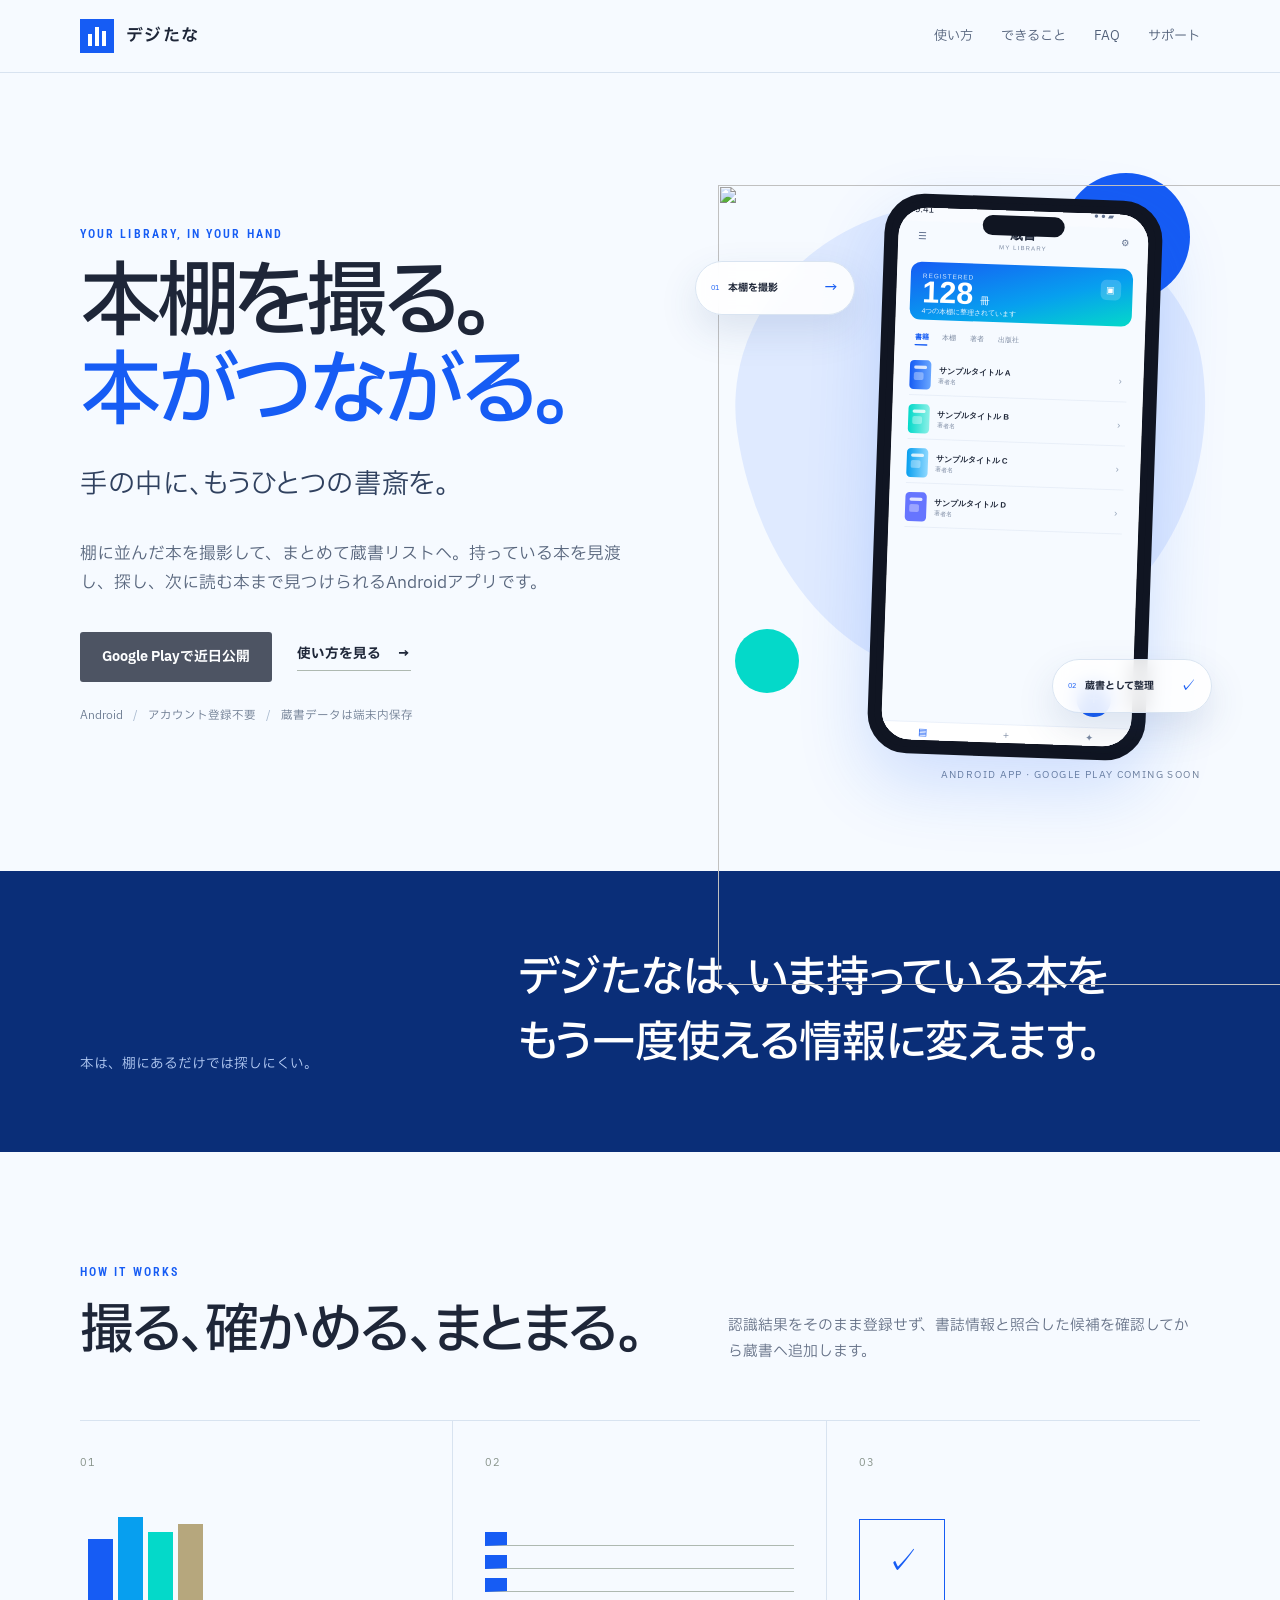
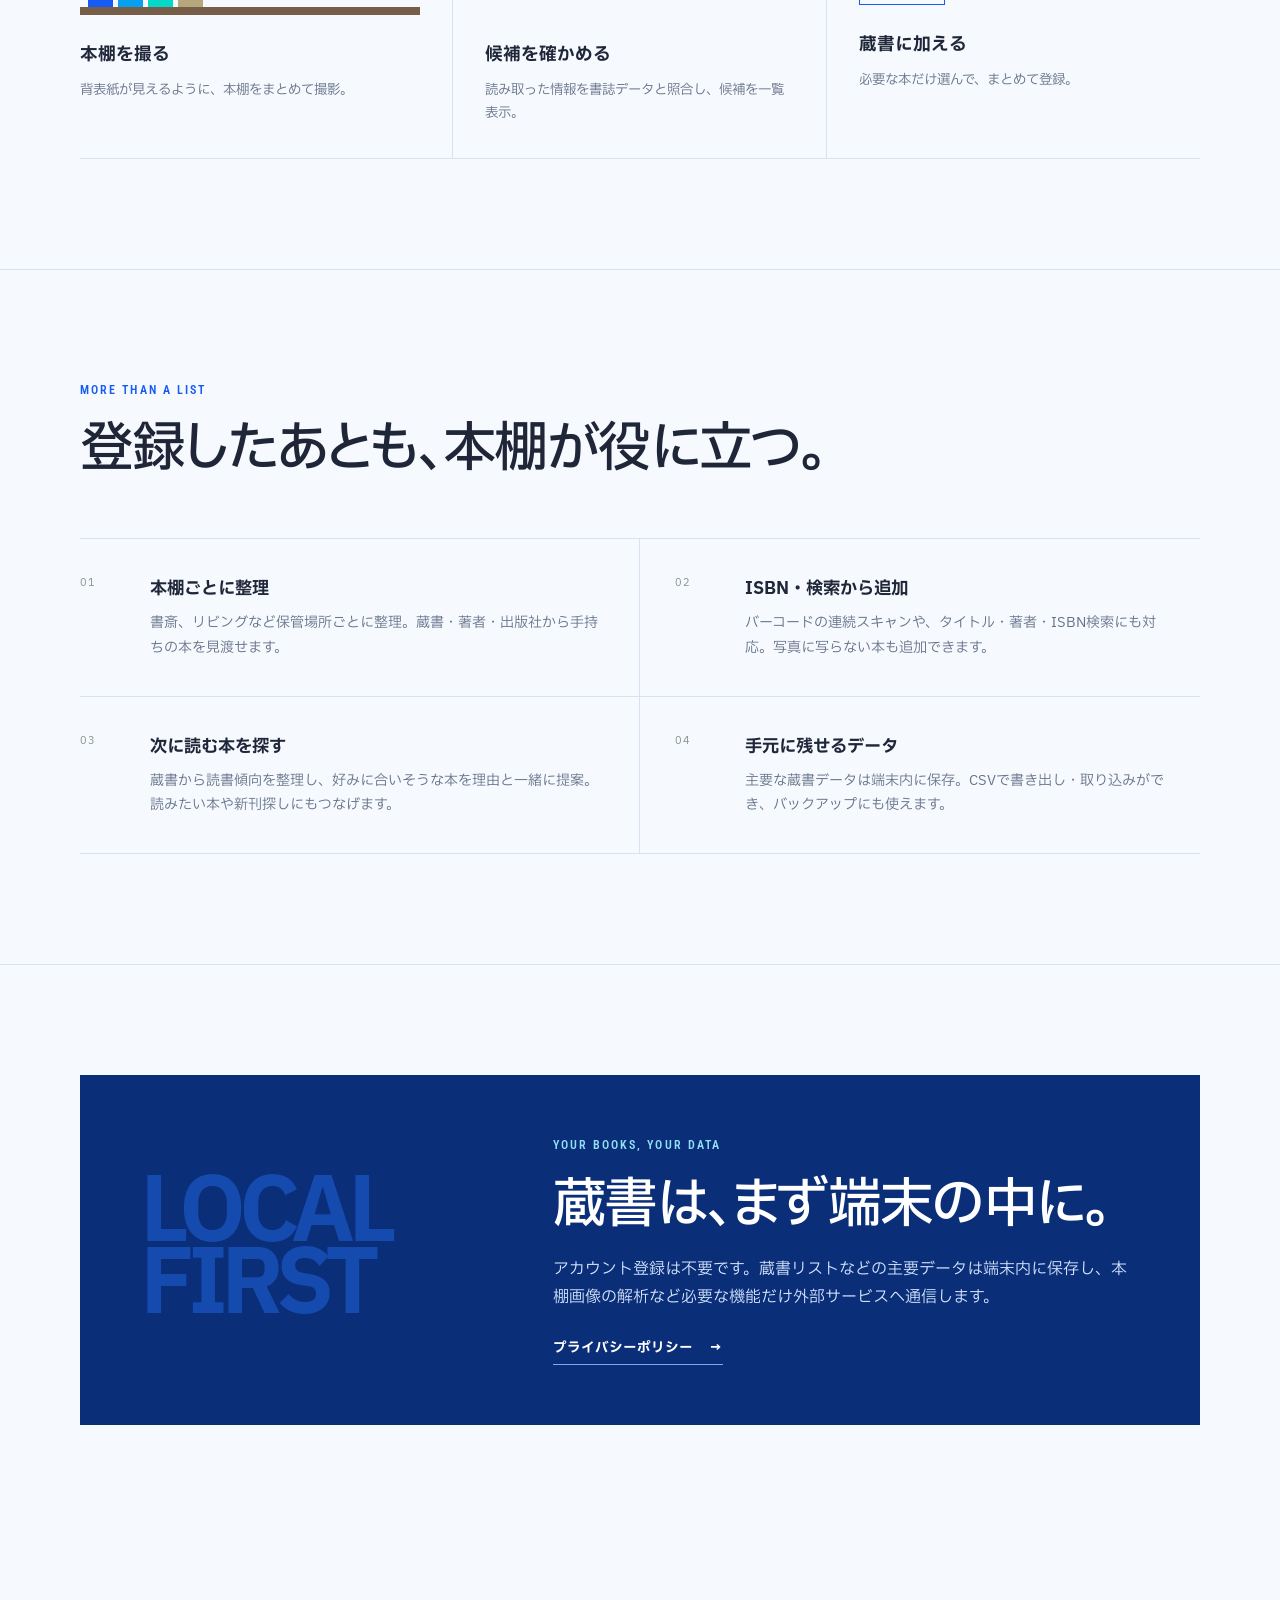
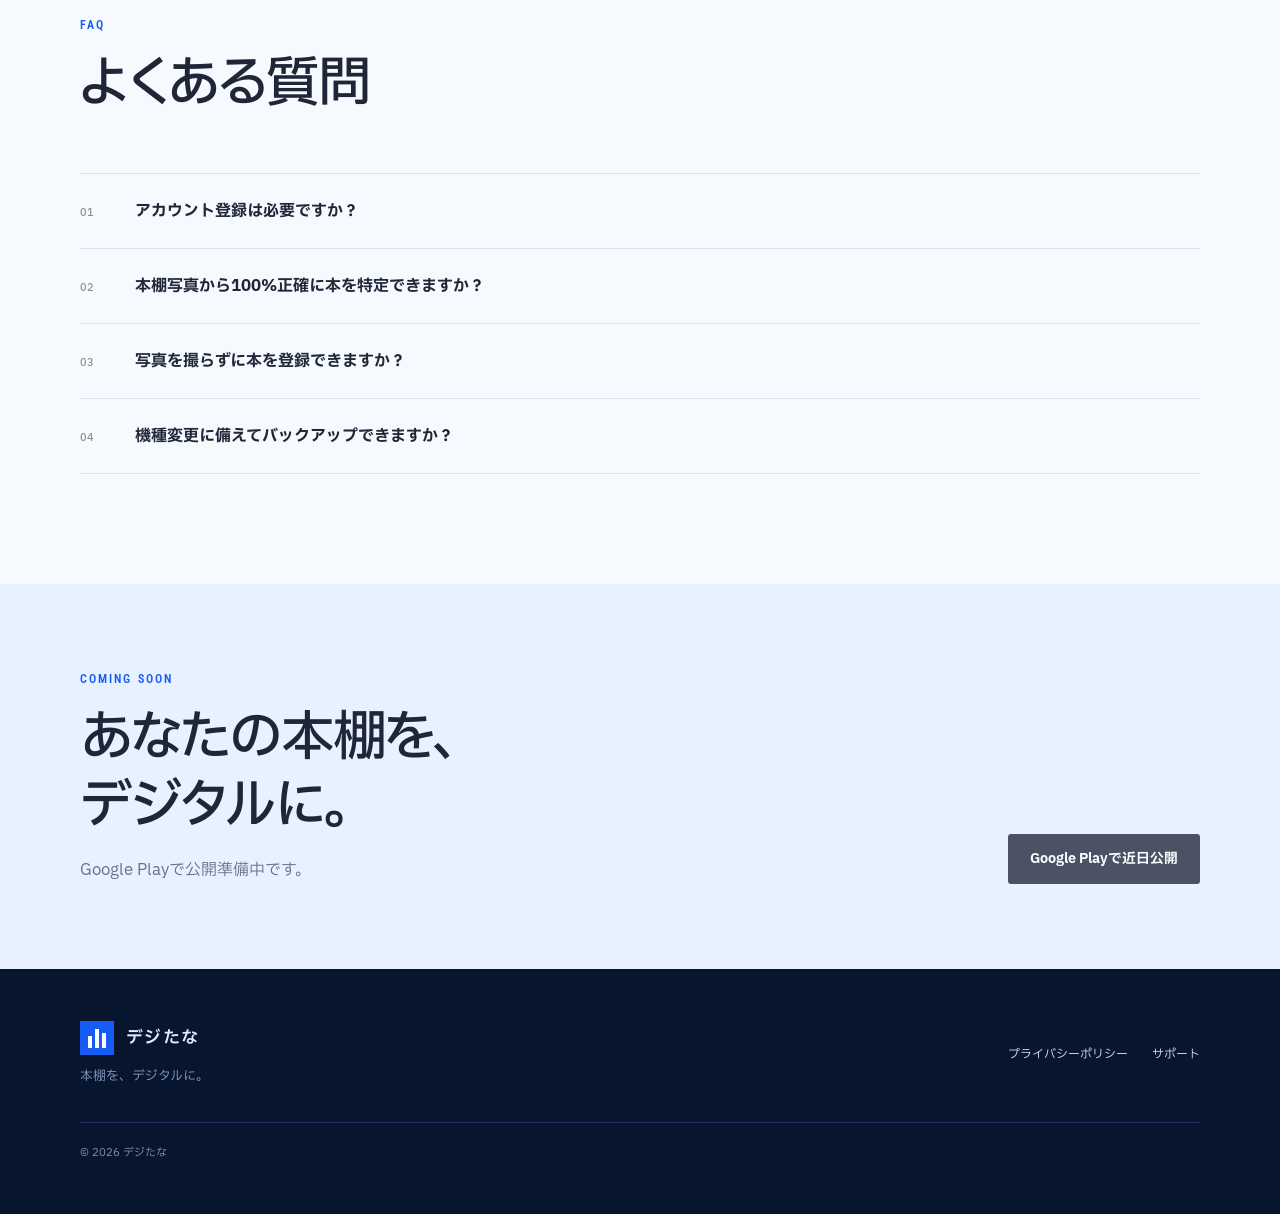
==== commit 404fb952: "Use final bookshelf camera artwork in hero" ====
--- a/index.html
+++ b/index.html
@@ -87,12 +87,7 @@
         <span class="shape shape-blue" aria-hidden="true"></span>
         <span class="shape shape-cyan" aria-hidden="true"></span>
         <div class="phones-stack" aria-hidden="true">
-          <div class="phone-shell phone-capture">
-            <div class="phone-speaker"></div>
-            <div class="phone-screen">
-              <img src="assets/camera-screen-dummy.svg" alt="" width="1080" height="2400" loading="eager" decoding="async">
-            </div>
-          </div>
+          <img class="hero-camera-art" src="assets/hero-camera.png" alt="" width="1200" height="800" loading="eager" decoding="async">
           <div class="phone-shell phone-library">
             <div class="phone-speaker"></div>
             <div class="phone-screen">
--- a/styles.css
+++ b/styles.css
@@ -1 +1,1287 @@
-@import url("https://fonts.googleapis.com/css2?family=IBM+Plex+Sans+JP:wght@300;400;500;600;700&family=Roboto+Condensed:wght@500;600;700&display=swap");:root{color-scheme:light;--paper:#F6FAFF;--white:#fff;--ink:#1E2638;--muted:#657187;--green:#165CF4;--green-dark:#0A2E78;--mint:#E8F1FF;--line:#D8E3F0;--warm:#079FEF;--blue:#04D9C9;--radius:18px}*{box-sizing:border-box}html{scroll-behavior:smooth}body{margin:0;background:var(--paper);color:var(--ink);font-family:"IBM Plex Sans JP","Noto Sans JP","Hiragino Sans","Yu Gothic",sans-serif;line-height:1.75;-webkit-font-smoothing:antialiased}a{color:inherit}.digital-bg{position:fixed;inset:0;z-index:0;overflow:hidden;pointer-events:none}.site-header,main,footer{position:relative;z-index:1}.geo{--dur:15s;--delay:0s;--drift:0px;--size:18px;--rot:0deg;--spin:30deg;--alpha:.15;position:absolute;top:105vh;width:var(--size);height:var(--size);display:block;border:none;background:rgba(162,189,255,0.5);will-change:transform,opacity;animation-name:squareRise;animation-duration:var(--dur);animation-timing-function:linear;animation-iteration-count:infinite;animation-delay:var(--delay)}.digital-bg .geo-square{background:rgba(162,189,255,0.5);border:none}.g1{left:3%;--size:11px;--rot:7deg;--dur:12s;--delay:-4s;--drift:16px;--alpha:.13}.g2{left:8%;--size:24px;--rot:34deg;--dur:17s;--delay:-11s;--drift:-18px;--alpha:.10}.g3{left:13%;--size:8px;--rot:18deg;--dur:11s;--delay:-7s;--drift:12px;--alpha:.18}.g4{left:18%;--size:32px;--rot:45deg;--dur:16s;--delay:-13s;--drift:20px;--alpha:.08}.g5{left:23%;--size:17px;--rot:2deg;--dur:18s;--delay:-3s;--drift:-18px;--alpha:.15}.g6{left:28%;--size:10px;--rot:28deg;--dur:13s;--delay:-9s;--drift:12px;--alpha:.20}.g7{left:33%;--size:27px;--rot:12deg;--dur:17s;--delay:-15s;--drift:-12px;--alpha:.09}.g8{left:38%;--size:14px;--rot:41deg;--dur:12s;--delay:-5s;--drift:18px;--alpha:.16}.g9{left:43%;--size:38px;--rot:24deg;--dur:18s;--delay:-12s;--drift:-16px;--alpha:.07}.g10{left:48%;--size:9px;--rot:0deg;--dur:13s;--delay:-7s;--drift:14px;--alpha:.19}.g11{left:53%;--size:21px;--rot:36deg;--dur:19s;--delay:-16s;--drift:-20px;--alpha:.11}.g12{left:58%;--size:13px;--rot:16deg;--dur:12s;--delay:-4s;--drift:18px;--alpha:.17}.g13{left:63%;--size:29px;--rot:48deg;--dur:17s;--delay:-10s;--drift:-14px;--alpha:.09}.g14{left:68%;--size:7px;--rot:9deg;--dur:11s;--delay:-2s;--drift:20px;--alpha:.20}.g15{left:73%;--size:19px;--rot:31deg;--dur:15s;--delay:-13s;--drift:-12px;--alpha:.13}.g16{left:78%;--size:34px;--rot:14deg;--dur:19s;--delay:-17s;--drift:16px;--alpha:.08}.g17{left:83%;--size:12px;--rot:43deg;--dur:13s;--delay:-8s;--drift:-20px;--alpha:.18}.g18{left:88%;--size:25px;--rot:21deg;--dur:16s;--delay:-11s;--drift:12px;--alpha:.11}.g19{left:93%;--size:8px;--rot:4deg;--dur:12s;--delay:-5s;--drift:-18px;--alpha:.19}.g20{left:6%;--size:30px;--rot:38deg;--dur:18s;--delay:-15s;--drift:14px;--alpha:.08}.g21{left:16%;--size:15px;--rot:11deg;--dur:14s;--delay:-9s;--drift:-16px;--alpha:.15}.g22{left:30%;--size:10px;--rot:47deg;--dur:11s;--delay:-1s;--drift:22px;--alpha:.20}.g23{left:46%;--size:36px;--rot:26deg;--dur:17s;--delay:-14s;--drift:-18px;--alpha:.07}.g24{left:56%;--size:18px;--rot:5deg;--dur:13s;--delay:-6s;--drift:18px;--alpha:.14}.g25{left:66%;--size:23px;--rot:33deg;--dur:15s;--delay:-10s;--drift:-14px;--alpha:.10}.g26{left:76%;--size:9px;--rot:19deg;--dur:12s;--delay:-4s;--drift:16px;--alpha:.19}.g27{left:86%;--size:28px;--rot:44deg;--dur:17s;--delay:-13s;--drift:-20px;--alpha:.09}.g28{left:96%;--size:14px;--rot:13deg;--dur:13s;--delay:-7s;--drift:-12px;--alpha:.16}@keyframes squareRise{0%{transform:translate3d(0,0,0) rotate(var(--rot));opacity:0}8%{opacity:1}92%{opacity:1}100%{transform:translate3d(var(--drift),-130vh,0) rotate(calc(var(--rot) + var(--spin)));opacity:0}}.wrap{width:min(1120px,calc(100% - 48px));margin-inline:auto}.skip-link{position:fixed;left:12px;top:-60px;z-index:100;background:var(--green);color:#fff;padding:8px 14px}.skip-link:focus{top:12px}.site-header{position:sticky;top:0;z-index:20;background:rgba(246,250,255,.92);border-bottom:1px solid var(--line);backdrop-filter:blur(12px)}.nav{height:72px;display:flex;align-items:center;justify-content:space-between;gap:30px}.brand{display:inline-flex;align-items:center;gap:12px;text-decoration:none;font-weight:700;letter-spacing:.06em}.brand-name{font-size:1.06rem;font-weight:600;letter-spacing:.08em}.brand-mark,.mini-mark{display:flex;align-items:flex-end;justify-content:center;gap:3px;background:var(--green);padding:7px;width:34px;height:34px}.brand-mark i,.mini-mark i{display:block;background:#fff;width:4px}.brand-mark i:nth-child(1),.mini-mark i:nth-child(1){height:12px}.brand-mark i:nth-child(2),.mini-mark i:nth-child(2){height:19px}.brand-mark i:nth-child(3),.mini-mark i:nth-child(3){height:15px}.nav nav{display:flex;gap:28px}.nav nav a{text-decoration:none;font-size:.82rem;color:#52617a}.nav nav a:hover{color:var(--green-dark)}.hero{min-height:690px;padding:92px 0 86px;display:grid;grid-template-columns:1fr .92fr;align-items:center;gap:70px}.kicker{margin:0 0 16px;color:var(--green);font-family:"Roboto Condensed","Arial Narrow",sans-serif;font-size:.72rem;font-weight:600;letter-spacing:.18em}.hero h1{margin:0;font-size:clamp(3rem,6.4vw,5.6rem);line-height:1.08;letter-spacing:-.065em;font-weight:500;font-feature-settings:"palt"}.hero h1 span{color:var(--green)}.hero-concept{margin:24px 0 0;font-size:clamp(1.25rem,2.2vw,1.7rem);font-weight:400;letter-spacing:.02em;color:#30415f;font-feature-settings:"palt"}.lead{max-width:610px;margin:30px 0 0;font-size:1.05rem;color:#58667d}.hero-actions{display:flex;align-items:center;gap:25px;margin-top:34px;flex-wrap:wrap}.store-button{display:inline-flex;min-height:50px;align-items:center;padding:0 22px;background:var(--ink);color:#fff;text-decoration:none;font-weight:700;font-size:.86rem;border-radius:3px}.is-disabled{opacity:.78}.arrow-link{display:inline-flex;gap:16px;align-items:center;text-decoration:none;font-size:.85rem;font-weight:700;border-bottom:1px solid #aeb9b1;padding-bottom:3px}.hero-notes{display:flex;list-style:none;padding:0;margin:24px 0 0;color:#6c7b91;font-size:.72rem;flex-wrap:wrap}.hero-notes li+li:before{content:"/";padding:0 10px;color:#a8b9ce}.device-stage{position:relative;min-height:620px;display:grid;place-items:center}.device-stage:before{content:"";position:absolute;width:470px;height:470px;border-radius:46% 54% 58% 42%/42% 42% 58% 58%;background:#dfeaff;right:-10px;top:36px;transform:rotate(-8deg)}.shape{position:absolute;display:block;border-radius:999px}.shape-blue{width:128px;height:128px;background:#165CF4;right:10px;top:8px}.shape-cyan{width:64px;height:64px;background:#04D9C9;left:38px;bottom:92px}.phones-stack{position:relative;width:460px;height:580px}.phone-shell{position:absolute;background:#101522;border:7px solid #101522;border-radius:40px;padding:7px;box-shadow:0 28px 70px rgba(22,92,244,.18)}.phone-library{width:278px;height:560px;right:24px;top:12px;z-index:3;transform:rotate(2deg)}.phone-capture{width:248px;height:510px;left:12px;top:78px;z-index:2;transform:rotate(-7deg);box-shadow:0 22px 56px rgba(10,46,120,.18)}.phone-speaker{position:absolute;z-index:2;top:12px;left:50%;transform:translateX(-50%);width:82px;height:20px;border-radius:999px;background:#101522}.phone-screen{height:100%;overflow:hidden;border-radius:29px;background:#fff}.phone-screen img{display:block;width:100%;height:100%;object-fit:cover}.floating-note{position:absolute;z-index:4;background:rgba(255,255,255,.86);border:1px solid #d9e4f1;box-shadow:0 16px 38px rgba(43,74,129,.13);padding:12px 15px;display:grid;grid-template-columns:auto 1fr auto;gap:9px;align-items:center;border-radius:999px;min-width:160px;backdrop-filter:blur(10px)}.floating-note small{font-size:7px;color:#165CF4}.floating-note b{font-size:10px}.floating-note span{color:#165CF4}.note-scan{left:-2px;top:96px}.note-organize{right:-12px;bottom:72px}.scene-caption{position:absolute;right:0;bottom:2px;margin:0;font-size:.62rem;letter-spacing:.14em;color:#70819a}.statement{background:#0A2E78;color:#fff;padding:75px 0}.statement-inner{display:grid;grid-template-columns:.7fr 1.3fr;gap:70px;align-items:end}.statement p{margin:0;color:#b8cff7;font-size:.85rem}.statement strong{font-size:clamp(1.65rem,3.4vw,2.8rem);line-height:1.5;letter-spacing:-.03em;font-weight:500;font-feature-settings:"palt"}.section{padding:110px 0}.section-heading{max-width:790px;margin-bottom:55px}.section-heading h2,.local-first h2,.cta h2{font-size:clamp(2rem,4.2vw,3.6rem);line-height:1.25;letter-spacing:-.045em;margin:0;font-weight:500;font-feature-settings:"palt"}.split-heading{max-width:none;display:grid;grid-template-columns:1.1fr .9fr;gap:70px;align-items:end}.split-heading>p{margin:0;color:var(--muted);font-size:.92rem}.process{list-style:none;padding:0;margin:0;display:grid;grid-template-columns:repeat(3,1fr);border-top:1px solid var(--line);border-bottom:1px solid var(--line)}.process li{padding:26px 32px 32px;border-right:1px solid var(--line)}.process li:first-child{padding-left:0}.process li:last-child{border-right:0}.process>li>span,.feature-list article>span{font-size:.65rem;color:#849087;letter-spacing:.1em}.process-icon{height:105px;margin:35px 0 25px;display:flex;align-items:flex-end;gap:5px}.shelf-icon{border-bottom:8px solid #765e48;padding:0 8px}.shelf-icon i{width:25px;background:var(--green);height:68px}.shelf-icon i:nth-child(2){height:90px;background:var(--warm)}.shelf-icon i:nth-child(3){height:75px;background:var(--blue)}.shelf-icon i:nth-child(4){height:83px;background:#b6a77d}.list-icon{flex-direction:column;justify-content:center;align-items:stretch;gap:9px}.list-icon i{height:14px;border-left:22px solid var(--green);border-bottom:1px solid #aeb9b1}.check-icon{align-items:center;justify-content:center;border:1px solid var(--green);width:86px;height:86px;margin-top:44px;font-size:2rem;color:var(--green)}.process h3{font-size:1.1rem;margin:0 0 8px}.process p{font-size:.84rem;color:var(--muted);margin:0}.feature-section{background:#fff;border-block:1px solid var(--line)}.feature-list{display:grid;grid-template-columns:1fr 1fr;border-top:1px solid var(--line)}.feature-list article{display:grid;grid-template-columns:55px 1fr;gap:15px;padding:35px 35px 35px 0;border-bottom:1px solid var(--line)}.feature-list article:nth-child(odd){border-right:1px solid var(--line)}.feature-list article:nth-child(even){padding-left:35px}.feature-list h3{margin:0 0 7px;font-size:1.08rem}.feature-list p{margin:0;color:var(--muted);font-size:.88rem}.local-first{background:#0A2E78;color:#fff;min-height:350px;padding:55px 60px;display:grid;grid-template-columns:.75fr 1.25fr;gap:60px;align-items:center}.local-first .kicker{color:#8fdff7}.local-first>div:last-child>p:not(.kicker){color:#d7e6ff;max-width:650px}.local-number{font-size:clamp(3.5rem,7vw,6.8rem);font-weight:800;line-height:.8;letter-spacing:-.08em;color:#154aaf}.arrow-link.light{color:#fff;border-color:#84a8e8;margin-top:10px}.faq-section{padding-top:80px}.faq-list{border-top:1px solid var(--line)}details{border-bottom:1px solid var(--line)}summary{cursor:pointer;list-style:none;padding:23px 0;font-weight:650}summary::-webkit-details-marker{display:none}summary span{display:inline-block;width:55px;color:#879188;font-size:.65rem;font-weight:500}details p{margin:0 0 25px;padding-left:55px;color:var(--muted);max-width:850px;font-size:.9rem}.cta{background:var(--mint);padding:85px 0}.cta-inner{display:flex;align-items:flex-end;justify-content:space-between;gap:50px}.cta p:not(.kicker){color:var(--muted);margin-bottom:0}footer{background:#08152f;color:#e2ebff;padding:52px 0}.footer-main{display:grid;grid-template-columns:1fr auto;gap:10px 35px}.footer-brand{grid-column:1}.footer-main>p{margin:0;color:#89a0c7;font-size:.8rem}.footer-links{grid-column:2;grid-row:1/3;display:flex;gap:24px;align-items:center}.footer-links a{font-size:.75rem;color:#d7e3fb;text-decoration:none}.footer-main small{grid-column:1/-1;border-top:1px solid #20345d;margin-top:25px;padding-top:20px;color:#8096bb;font-size:.68rem}.legal{padding:85px 0 110px;max-width:900px}.legal-header{margin-bottom:55px}.legal h1{font-size:clamp(2.4rem,5vw,4.4rem);line-height:1.15;letter-spacing:-.04em;margin:0 0 20px}.legal h2{font-size:1.25rem;margin:48px 0 12px;padding-top:8px;border-top:1px solid var(--line)}.legal h3{font-size:1rem;margin:30px 0 8px}.legal p,.legal li{color:#4c5950}.legal ul{padding-left:1.4em}.legal .meta{font-size:.8rem;color:var(--muted)}.legal-card{background:#fff;border:1px solid var(--line);padding:24px 28px;margin:24px 0}.legal .faq-list h2{border:0}.legal details p{padding-left:0}@media(max-width:820px){.wrap{width:min(100% - 34px,1120px)}.nav{height:64px}.nav nav a:nth-child(-n+3){display:none}.hero{grid-template-columns:1fr;gap:34px;padding:48px 0 70px}.device-stage{order:-1;min-height:650px;max-width:520px;width:100%;margin:auto}.phones-stack{width:360px;height:545px}.phone-library{width:250px;height:520px;right:12px;top:10px}.phone-capture{width:220px;height:470px;left:4px;top:78px}.device-stage:before{width:360px;height:360px;right:-12px;top:44px}.note-scan{left:-6px;top:64px}.note-organize{right:-6px;bottom:44px}.hero-copy{text-align:center}.hero-actions,.hero-notes{justify-content:center}.statement-inner,.split-heading,.local-first{grid-template-columns:1fr;gap:28px}.process{grid-template-columns:1fr}.process li,.process li:first-child{padding:25px 0;border-right:0;border-bottom:1px solid var(--line)}.process li:last-child{border-bottom:0}.process-icon{height:80px;margin:20px 0}.feature-list{grid-template-columns:1fr}.feature-list article,.feature-list article:nth-child(even){padding:28px 0;border-right:0}.local-first{padding:40px 30px}.local-number{display:none}.cta-inner{align-items:flex-start;flex-direction:column}.section{padding:80px 0}.footer-main{grid-template-columns:1fr}.footer-links{grid-column:1;grid-row:auto;flex-wrap:wrap}.footer-main small{grid-column:1}}@media(max-width:480px){.hero h1{font-size:3rem}.device-stage{min-height:600px}.phones-stack{width:320px;height:510px}.phone-library{width:224px;height:482px;right:6px;top:10px}.phone-capture{width:192px;height:430px;left:4px;top:74px}.device-stage:before{width:330px;height:330px;right:-20px}.note-scan{left:-12px;top:56px}.note-organize{right:-10px;bottom:40px}.statement{padding:55px 0}.statement strong{font-size:1.55rem}.feature-list article{grid-template-columns:40px 1fr}.hero-notes li{margin-bottom:4px}.section-heading{margin-bottom:38px}}@media(prefers-reduced-motion:reduce){html{scroll-behavior:auto}.geo{animation:none!important;display:none!important}}+@import url("https://fonts.googleapis.com/css2?family=IBM+Plex+Sans+JP:wght@300;400;500;600;700&family=Roboto+Condensed:wght@500;600;700&display=swap");
+:root {
+  color-scheme:light;
+  --page-bg:#F6FAFF;
+  --text:#1E2638;
+  --text-muted:#657187;
+  --brand-blue:#165CF4;
+  --brand-navy:#0A2E78;
+  --brand-blue-soft:#E8F1FF;
+  --border:#D8E3F0;
+  --brand-sky:#079FEF;
+  --brand-cyan:#04D9C9
+}
+
+* {
+  box-sizing:border-box
+}
+
+html {
+  scroll-behavior:smooth
+}
+
+body {
+  margin:0;
+  background:var(--page-bg);
+  color:var(--text);
+  font-family:"IBM Plex Sans JP","Noto Sans JP","Hiragino Sans","Yu Gothic",sans-serif;
+  line-height:1.75;
+  -webkit-font-smoothing:antialiased
+}
+
+a {
+  color:inherit
+}
+
+.digital-bg {
+  position:fixed;
+  inset:0;
+  z-index:0;
+  overflow:hidden;
+  pointer-events:none
+}
+
+.site-header,main,footer {
+  position:relative;
+  z-index:1
+}
+
+.geo {
+  --dur:15s;
+  --delay:0s;
+  --drift:0px;
+  --size:18px;
+  --rot:0deg;
+  --spin:30deg;
+  position:absolute;
+  top:105vh;
+  width:var(--size);
+  height:var(--size);
+  display:block;
+  border:none;
+  background:rgba(162,189,255,0.5);
+  will-change:transform,opacity;
+  animation-name:squareRise;
+  animation-duration:var(--dur);
+  animation-timing-function:linear;
+  animation-iteration-count:infinite;
+  animation-delay:var(--delay)
+}
+
+.g1 {
+  left:3%;
+  --size:11px;
+  --rot:7deg;
+  --dur:12s;
+  --delay:-4s;
+  --drift:16px
+}
+
+.g2 {
+  left:8%;
+  --size:24px;
+  --rot:34deg;
+  --dur:17s;
+  --delay:-11s;
+  --drift:-18px
+}
+
+.g3 {
+  left:13%;
+  --size:8px;
+  --rot:18deg;
+  --dur:11s;
+  --delay:-7s;
+  --drift:12px
+}
+
+.g4 {
+  left:18%;
+  --size:32px;
+  --rot:45deg;
+  --dur:16s;
+  --delay:-13s;
+  --drift:20px
+}
+
+.g5 {
+  left:23%;
+  --size:17px;
+  --rot:2deg;
+  --dur:18s;
+  --delay:-3s;
+  --drift:-18px
+}
+
+.g6 {
+  left:28%;
+  --size:10px;
+  --rot:28deg;
+  --dur:13s;
+  --delay:-9s;
+  --drift:12px
+}
+
+.g7 {
+  left:33%;
+  --size:27px;
+  --rot:12deg;
+  --dur:17s;
+  --delay:-15s;
+  --drift:-12px
+}
+
+.g8 {
+  left:38%;
+  --size:14px;
+  --rot:41deg;
+  --dur:12s;
+  --delay:-5s;
+  --drift:18px
+}
+
+.g9 {
+  left:43%;
+  --size:38px;
+  --rot:24deg;
+  --dur:18s;
+  --delay:-12s;
+  --drift:-16px
+}
+
+.g10 {
+  left:48%;
+  --size:9px;
+  --rot:0deg;
+  --dur:13s;
+  --delay:-7s;
+  --drift:14px
+}
+
+.g11 {
+  left:53%;
+  --size:21px;
+  --rot:36deg;
+  --dur:19s;
+  --delay:-16s;
+  --drift:-20px
+}
+
+.g12 {
+  left:58%;
+  --size:13px;
+  --rot:16deg;
+  --dur:12s;
+  --delay:-4s;
+  --drift:18px
+}
+
+.g13 {
+  left:63%;
+  --size:29px;
+  --rot:48deg;
+  --dur:17s;
+  --delay:-10s;
+  --drift:-14px
+}
+
+.g14 {
+  left:68%;
+  --size:7px;
+  --rot:9deg;
+  --dur:11s;
+  --delay:-2s;
+  --drift:20px
+}
+
+.g15 {
+  left:73%;
+  --size:19px;
+  --rot:31deg;
+  --dur:15s;
+  --delay:-13s;
+  --drift:-12px
+}
+
+.g16 {
+  left:78%;
+  --size:34px;
+  --rot:14deg;
+  --dur:19s;
+  --delay:-17s;
+  --drift:16px
+}
+
+.g17 {
+  left:83%;
+  --size:12px;
+  --rot:43deg;
+  --dur:13s;
+  --delay:-8s;
+  --drift:-20px
+}
+
+.g18 {
+  left:88%;
+  --size:25px;
+  --rot:21deg;
+  --dur:16s;
+  --delay:-11s;
+  --drift:12px
+}
+
+.g19 {
+  left:93%;
+  --size:8px;
+  --rot:4deg;
+  --dur:12s;
+  --delay:-5s;
+  --drift:-18px
+}
+
+.g20 {
+  left:6%;
+  --size:30px;
+  --rot:38deg;
+  --dur:18s;
+  --delay:-15s;
+  --drift:14px
+}
+
+.g21 {
+  left:16%;
+  --size:15px;
+  --rot:11deg;
+  --dur:14s;
+  --delay:-9s;
+  --drift:-16px
+}
+
+.g22 {
+  left:30%;
+  --size:10px;
+  --rot:47deg;
+  --dur:11s;
+  --delay:-1s;
+  --drift:22px
+}
+
+.g23 {
+  left:46%;
+  --size:36px;
+  --rot:26deg;
+  --dur:17s;
+  --delay:-14s;
+  --drift:-18px
+}
+
+.g24 {
+  left:56%;
+  --size:18px;
+  --rot:5deg;
+  --dur:13s;
+  --delay:-6s;
+  --drift:18px
+}
+
+.g25 {
+  left:66%;
+  --size:23px;
+  --rot:33deg;
+  --dur:15s;
+  --delay:-10s;
+  --drift:-14px
+}
+
+.g26 {
+  left:76%;
+  --size:9px;
+  --rot:19deg;
+  --dur:12s;
+  --delay:-4s;
+  --drift:16px
+}
+
+.g27 {
+  left:86%;
+  --size:28px;
+  --rot:44deg;
+  --dur:17s;
+  --delay:-13s;
+  --drift:-20px
+}
+
+.g28 {
+  left:96%;
+  --size:14px;
+  --rot:13deg;
+  --dur:13s;
+  --delay:-7s;
+  --drift:-12px
+}
+
+@keyframes squareRise {
+  0% {
+    transform:translate3d(0,0,0) rotate(var(--rot));
+    opacity:0
+  }
+
+  8% {
+    opacity:1
+  }
+
+  92% {
+    opacity:1
+  }
+
+  100% {
+    transform:translate3d(var(--drift),-130vh,0) rotate(calc(var(--rot) + var(--spin)));
+    opacity:0
+  }
+
+}
+
+.wrap {
+  width:min(1120px,calc(100% - 48px));
+  margin-inline:auto
+}
+
+.skip-link {
+  position:fixed;
+  left:12px;
+  top:-60px;
+  z-index:100;
+  background:var(--brand-blue);
+  color:#fff;
+  padding:8px 14px
+}
+
+.skip-link:focus {
+  top:12px
+}
+
+.site-header {
+  position:sticky;
+  top:0;
+  z-index:20;
+  background:rgba(246,250,255,.92);
+  border-bottom:1px solid var(--border);
+  backdrop-filter:blur(12px)
+}
+
+.nav {
+  height:72px;
+  display:flex;
+  align-items:center;
+  justify-content:space-between;
+  gap:30px
+}
+
+.brand {
+  display:inline-flex;
+  align-items:center;
+  gap:12px;
+  text-decoration:none;
+  font-weight:700;
+  letter-spacing:.06em
+}
+
+.brand-name {
+  font-size:1.06rem;
+  font-weight:600;
+  letter-spacing:.08em
+}
+
+.brand-mark,.mini-mark {
+  display:flex;
+  align-items:flex-end;
+  justify-content:center;
+  gap:3px;
+  background:var(--brand-blue);
+  padding:7px;
+  width:34px;
+  height:34px
+}
+
+.brand-mark i,.mini-mark i {
+  display:block;
+  background:#fff;
+  width:4px
+}
+
+.brand-mark i:nth-child(1),.mini-mark i:nth-child(1) {
+  height:12px
+}
+
+.brand-mark i:nth-child(2),.mini-mark i:nth-child(2) {
+  height:19px
+}
+
+.brand-mark i:nth-child(3),.mini-mark i:nth-child(3) {
+  height:15px
+}
+
+.nav nav {
+  display:flex;
+  gap:28px
+}
+
+.nav nav a {
+  text-decoration:none;
+  font-size:.82rem;
+  color:#52617a
+}
+
+.nav nav a:hover {
+  color:var(--brand-navy)
+}
+
+.hero {
+  min-height:690px;
+  padding:92px 0 86px;
+  display:grid;
+  grid-template-columns:1fr .92fr;
+  align-items:center;
+  gap:70px
+}
+
+.kicker {
+  margin:0 0 16px;
+  color:var(--brand-blue);
+  font-family:"Roboto Condensed","Arial Narrow",sans-serif;
+  font-size:.72rem;
+  font-weight:600;
+  letter-spacing:.18em
+}
+
+.hero h1 {
+  margin:0;
+  font-size:clamp(3rem,6.4vw,5.6rem);
+  line-height:1.08;
+  letter-spacing:-.065em;
+  font-weight:500;
+  font-feature-settings:"palt"
+}
+
+.hero h1 span {
+  color:var(--brand-blue)
+}
+
+.hero-concept {
+  margin:24px 0 0;
+  font-size:clamp(1.25rem,2.2vw,1.7rem);
+  font-weight:400;
+  letter-spacing:.02em;
+  color:#30415f;
+  font-feature-settings:"palt"
+}
+
+.lead {
+  max-width:610px;
+  margin:30px 0 0;
+  font-size:1.05rem;
+  color:#58667d
+}
+
+.hero-actions {
+  display:flex;
+  align-items:center;
+  gap:25px;
+  margin-top:34px;
+  flex-wrap:wrap
+}
+
+.store-button {
+  display:inline-flex;
+  min-height:50px;
+  align-items:center;
+  padding:0 22px;
+  background:var(--text);
+  color:#fff;
+  text-decoration:none;
+  font-weight:700;
+  font-size:.86rem;
+  border-radius:3px
+}
+
+.is-disabled {
+  opacity:.78
+}
+
+.arrow-link {
+  display:inline-flex;
+  gap:16px;
+  align-items:center;
+  text-decoration:none;
+  font-size:.85rem;
+  font-weight:700;
+  border-bottom:1px solid #aeb9b1;
+  padding-bottom:3px
+}
+
+.hero-notes {
+  display:flex;
+  list-style:none;
+  padding:0;
+  margin:24px 0 0;
+  color:#6c7b91;
+  font-size:.72rem;
+  flex-wrap:wrap
+}
+
+.hero-notes li+li:before {
+  content:"/";
+  padding:0 10px;
+  color:#a8b9ce
+}
+
+.device-stage {
+  position:relative;
+  min-height:620px;
+  display:grid;
+  place-items:center
+}
+
+.device-stage:before {
+  content:"";
+  position:absolute;
+  width:470px;
+  height:470px;
+  border-radius:46% 54% 58% 42%/42% 42% 58% 58%;
+  background:#dfeaff;
+  right:-10px;
+  top:36px;
+  transform:rotate(-8deg)
+}
+
+.shape {
+  position:absolute;
+  display:block;
+  border-radius:999px
+}
+
+.shape-blue {
+  width:128px;
+  height:128px;
+  background:#165CF4;
+  right:10px;
+  top:8px
+}
+
+.shape-cyan {
+  width:64px;
+  height:64px;
+  background:#04D9C9;
+  left:38px;
+  bottom:92px
+}
+
+.phones-stack {
+  position:relative;
+  width:460px;
+  height:580px
+}
+
+.phone-shell {
+  position:absolute;
+  background:#101522;
+  border:7px solid #101522;
+  border-radius:40px;
+  padding:7px;
+  box-shadow:0 28px 70px rgba(22,92,244,.18)
+}
+
+.phone-library {
+  width:278px;
+  height:560px;
+  right:24px;
+  top:12px;
+  z-index:3;
+  transform:rotate(2deg)
+}
+
+.phone-capture {
+  width:248px;
+  height:510px;
+  left:12px;
+  top:78px;
+  z-index:2;
+  transform:rotate(-7deg);
+  box-shadow:0 22px 56px rgba(10,46,120,.18)
+}
+
+.phone-speaker {
+  position:absolute;
+  z-index:2;
+  top:12px;
+  left:50%;
+  transform:translateX(-50%);
+  width:82px;
+  height:20px;
+  border-radius:999px;
+  background:#101522
+}
+
+.phone-screen {
+  height:100%;
+  overflow:hidden;
+  border-radius:29px;
+  background:#fff
+}
+
+.phone-screen img {
+  display:block;
+  width:100%;
+  height:100%;
+  object-fit:cover
+}
+
+.floating-note {
+  position:absolute;
+  z-index:4;
+  background:rgba(255,255,255,.86);
+  border:1px solid #d9e4f1;
+  box-shadow:0 16px 38px rgba(43,74,129,.13);
+  padding:12px 15px;
+  display:grid;
+  grid-template-columns:auto 1fr auto;
+  gap:9px;
+  align-items:center;
+  border-radius:999px;
+  min-width:160px;
+  backdrop-filter:blur(10px)
+}
+
+.floating-note small {
+  font-size:7px;
+  color:#165CF4
+}
+
+.floating-note b {
+  font-size:10px
+}
+
+.floating-note span {
+  color:#165CF4
+}
+
+.note-scan {
+  left:-2px;
+  top:96px
+}
+
+.note-organize {
+  right:-12px;
+  bottom:72px
+}
+
+.scene-caption {
+  position:absolute;
+  right:0;
+  bottom:2px;
+  margin:0;
+  font-size:.62rem;
+  letter-spacing:.14em;
+  color:#70819a
+}
+
+.statement {
+  background:#0A2E78;
+  color:#fff;
+  padding:75px 0
+}
+
+.statement-inner {
+  display:grid;
+  grid-template-columns:.7fr 1.3fr;
+  gap:70px;
+  align-items:end
+}
+
+.statement p {
+  margin:0;
+  color:#b8cff7;
+  font-size:.85rem
+}
+
+.statement strong {
+  font-size:clamp(1.65rem,3.4vw,2.8rem);
+  line-height:1.5;
+  letter-spacing:-.03em;
+  font-weight:500;
+  font-feature-settings:"palt"
+}
+
+.section {
+  padding:110px 0
+}
+
+.section-heading {
+  max-width:790px;
+  margin-bottom:55px
+}
+
+.section-heading h2,.local-first h2,.cta h2 {
+  font-size:clamp(2rem,4.2vw,3.6rem);
+  line-height:1.25;
+  letter-spacing:-.045em;
+  margin:0;
+  font-weight:500;
+  font-feature-settings:"palt"
+}
+
+.split-heading {
+  max-width:none;
+  display:grid;
+  grid-template-columns:1.1fr .9fr;
+  gap:70px;
+  align-items:end
+}
+
+.split-heading>p {
+  margin:0;
+  color:var(--text-muted);
+  font-size:.92rem
+}
+
+.process {
+  list-style:none;
+  padding:0;
+  margin:0;
+  display:grid;
+  grid-template-columns:repeat(3,1fr);
+  border-top:1px solid var(--border);
+  border-bottom:1px solid var(--border)
+}
+
+.process li {
+  padding:26px 32px 32px;
+  border-right:1px solid var(--border)
+}
+
+.process li:first-child {
+  padding-left:0
+}
+
+.process li:last-child {
+  border-right:0
+}
+
+.process>li>span,.feature-list article>span {
+  font-size:.65rem;
+  color:#849087;
+  letter-spacing:.1em
+}
+
+.process-icon {
+  height:105px;
+  margin:35px 0 25px;
+  display:flex;
+  align-items:flex-end;
+  gap:5px
+}
+
+.shelf-icon {
+  border-bottom:8px solid #765e48;
+  padding:0 8px
+}
+
+.shelf-icon i {
+  width:25px;
+  background:var(--brand-blue);
+  height:68px
+}
+
+.shelf-icon i:nth-child(2) {
+  height:90px;
+  background:var(--brand-sky)
+}
+
+.shelf-icon i:nth-child(3) {
+  height:75px;
+  background:var(--brand-cyan)
+}
+
+.shelf-icon i:nth-child(4) {
+  height:83px;
+  background:#b6a77d
+}
+
+.list-icon {
+  flex-direction:column;
+  justify-content:center;
+  align-items:stretch;
+  gap:9px
+}
+
+.list-icon i {
+  height:14px;
+  border-left:22px solid var(--brand-blue);
+  border-bottom:1px solid #aeb9b1
+}
+
+.check-icon {
+  align-items:center;
+  justify-content:center;
+  border:1px solid var(--brand-blue);
+  width:86px;
+  height:86px;
+  margin-top:44px;
+  font-size:2rem;
+  color:var(--brand-blue)
+}
+
+.process h3 {
+  font-size:1.1rem;
+  margin:0 0 8px
+}
+
+.process p {
+  font-size:.84rem;
+  color:var(--text-muted);
+  margin:0
+}
+
+.feature-section {
+  background:transparent;
+  border-block:1px solid var(--border)
+}
+
+.feature-list {
+  display:grid;
+  grid-template-columns:1fr 1fr;
+  border-top:1px solid var(--border)
+}
+
+.feature-list article {
+  display:grid;
+  grid-template-columns:55px 1fr;
+  gap:15px;
+  padding:35px 35px 35px 0;
+  border-bottom:1px solid var(--border)
+}
+
+.feature-list article:nth-child(odd) {
+  border-right:1px solid var(--border)
+}
+
+.feature-list article:nth-child(even) {
+  padding-left:35px
+}
+
+.feature-list h3 {
+  margin:0 0 7px;
+  font-size:1.08rem
+}
+
+.feature-list p {
+  margin:0;
+  color:var(--text-muted);
+  font-size:.88rem
+}
+
+.local-first {
+  background:#0A2E78;
+  color:#fff;
+  min-height:350px;
+  padding:55px 60px;
+  display:grid;
+  grid-template-columns:.75fr 1.25fr;
+  gap:60px;
+  align-items:center
+}
+
+.local-first .kicker {
+  color:#8fdff7
+}
+
+.local-first>div:last-child>p:not(.kicker) {
+  color:#d7e6ff;
+  max-width:650px
+}
+
+.local-number {
+  font-size:clamp(3.5rem,7vw,6.8rem);
+  font-weight:800;
+  line-height:.8;
+  letter-spacing:-.08em;
+  color:#154aaf
+}
+
+.arrow-link.light {
+  color:#fff;
+  border-color:#84a8e8;
+  margin-top:10px
+}
+
+.faq-section {
+  padding-top:80px
+}
+
+.faq-list {
+  border-top:1px solid var(--border)
+}
+
+details {
+  border-bottom:1px solid var(--border)
+}
+
+summary {
+  cursor:pointer;
+  list-style:none;
+  padding:23px 0;
+  font-weight:650
+}
+
+summary::-webkit-details-marker {
+  display:none
+}
+
+summary span {
+  display:inline-block;
+  width:55px;
+  color:#879188;
+  font-size:.65rem;
+  font-weight:500
+}
+
+details p {
+  margin:0 0 25px;
+  padding-left:55px;
+  color:var(--text-muted);
+  max-width:850px;
+  font-size:.9rem
+}
+
+.cta {
+  background:var(--brand-blue-soft);
+  padding:85px 0
+}
+
+.cta-inner {
+  display:flex;
+  align-items:flex-end;
+  justify-content:space-between;
+  gap:50px
+}
+
+.cta p:not(.kicker) {
+  color:var(--text-muted);
+  margin-bottom:0
+}
+
+footer {
+  background:#08152f;
+  color:#e2ebff;
+  padding:52px 0
+}
+
+.footer-main {
+  display:grid;
+  grid-template-columns:1fr auto;
+  gap:10px 35px
+}
+
+.footer-brand {
+  grid-column:1
+}
+
+.footer-main>p {
+  margin:0;
+  color:#89a0c7;
+  font-size:.8rem
+}
+
+.footer-links {
+  grid-column:2;
+  grid-row:1/3;
+  display:flex;
+  gap:24px;
+  align-items:center
+}
+
+.footer-links a {
+  font-size:.75rem;
+  color:#d7e3fb;
+  text-decoration:none
+}
+
+.footer-main small {
+  grid-column:1/-1;
+  border-top:1px solid #20345d;
+  margin-top:25px;
+  padding-top:20px;
+  color:#8096bb;
+  font-size:.68rem
+}
+
+.legal {
+  padding:85px 0 110px;
+  max-width:900px
+}
+
+.legal-header {
+  margin-bottom:55px
+}
+
+.legal h1 {
+  font-size:clamp(2.4rem,5vw,4.4rem);
+  line-height:1.15;
+  letter-spacing:-.04em;
+  margin:0 0 20px
+}
+
+.legal h2 {
+  font-size:1.25rem;
+  margin:48px 0 12px;
+  padding-top:8px;
+  border-top:1px solid var(--border)
+}
+
+.legal h3 {
+  font-size:1rem;
+  margin:30px 0 8px
+}
+
+.legal p,.legal li {
+  color:#4c5950
+}
+
+.legal ul {
+  padding-left:1.4em
+}
+
+.legal .meta {
+  font-size:.8rem;
+  color:var(--text-muted)
+}
+
+.legal-card {
+  background:#fff;
+  border:1px solid var(--border);
+  padding:24px 28px;
+  margin:24px 0
+}
+
+.legal .faq-list h2 {
+  border:0
+}
+
+.legal details p {
+  padding-left:0
+}
+
+@media(max-width:820px) {
+  .wrap {
+    width:min(100% - 34px,1120px)
+  }
+
+  .nav {
+    height:64px
+  }
+
+  .nav nav a:nth-child(-n+3) {
+    display:none
+  }
+
+  .hero {
+    grid-template-columns:1fr;
+    gap:34px;
+    padding:48px 0 70px
+  }
+
+  .device-stage {
+    order:-1;
+    min-height:650px;
+    max-width:520px;
+    width:100%;
+    margin:auto
+  }
+
+  .phones-stack {
+    width:360px;
+    height:545px
+  }
+
+  .phone-library {
+    width:250px;
+    height:520px;
+    right:12px;
+    top:10px
+  }
+
+  .phone-capture {
+    width:220px;
+    height:470px;
+    left:4px;
+    top:78px
+  }
+
+  .device-stage:before {
+    width:360px;
+    height:360px;
+    right:-12px;
+    top:44px
+  }
+
+  .note-scan {
+    left:-6px;
+    top:64px
+  }
+
+  .note-organize {
+    right:-6px;
+    bottom:44px
+  }
+
+  .hero-copy {
+    text-align:center
+  }
+
+  .hero-actions,.hero-notes {
+    justify-content:center
+  }
+
+  .statement-inner,.split-heading,.local-first {
+    grid-template-columns:1fr;
+    gap:28px
+  }
+
+  .process {
+    grid-template-columns:1fr
+  }
+
+  .process li,.process li:first-child {
+    padding:25px 0;
+    border-right:0;
+    border-bottom:1px solid var(--border)
+  }
+
+  .process li:last-child {
+    border-bottom:0
+  }
+
+  .process-icon {
+    height:80px;
+    margin:20px 0
+  }
+
+  .feature-list {
+    grid-template-columns:1fr
+  }
+
+  .feature-list article,.feature-list article:nth-child(even) {
+    padding:28px 0;
+    border-right:0
+  }
+
+  .local-first {
+    padding:40px 30px
+  }
+
+  .local-number {
+    display:none
+  }
+
+  .cta-inner {
+    align-items:flex-start;
+    flex-direction:column
+  }
+
+  .section {
+    padding:80px 0
+  }
+
+  .footer-main {
+    grid-template-columns:1fr
+  }
+
+  .footer-links {
+    grid-column:1;
+    grid-row:auto;
+    flex-wrap:wrap
+  }
+
+  .footer-main small {
+    grid-column:1
+  }
+
+}
+
+@media(max-width:480px) {
+  .hero h1 {
+    font-size:3rem
+  }
+
+  .device-stage {
+    min-height:600px
+  }
+
+  .phones-stack {
+    width:320px;
+    height:510px
+  }
+
+  .phone-library {
+    width:224px;
+    height:482px;
+    right:6px;
+    top:10px
+  }
+
+  .phone-capture {
+    width:192px;
+    height:430px;
+    left:4px;
+    top:74px
+  }
+
+  .device-stage:before {
+    width:330px;
+    height:330px;
+    right:-20px
+  }
+
+  .note-scan {
+    left:-12px;
+    top:56px
+  }
+
+  .note-organize {
+    right:-10px;
+    bottom:40px
+  }
+
+  .statement {
+    padding:55px 0
+  }
+
+  .statement strong {
+    font-size:1.55rem
+  }
+
+  .feature-list article {
+    grid-template-columns:40px 1fr
+  }
+
+  .hero-notes li {
+    margin-bottom:4px
+  }
+
+  .section-heading {
+    margin-bottom:38px
+  }
+
+}
+
+@media(prefers-reduced-motion:reduce) {
+  html {
+    scroll-behavior:auto
+  }
+
+  .geo {
+    animation:none!important;
+    display:none!important
+  }
+
+}
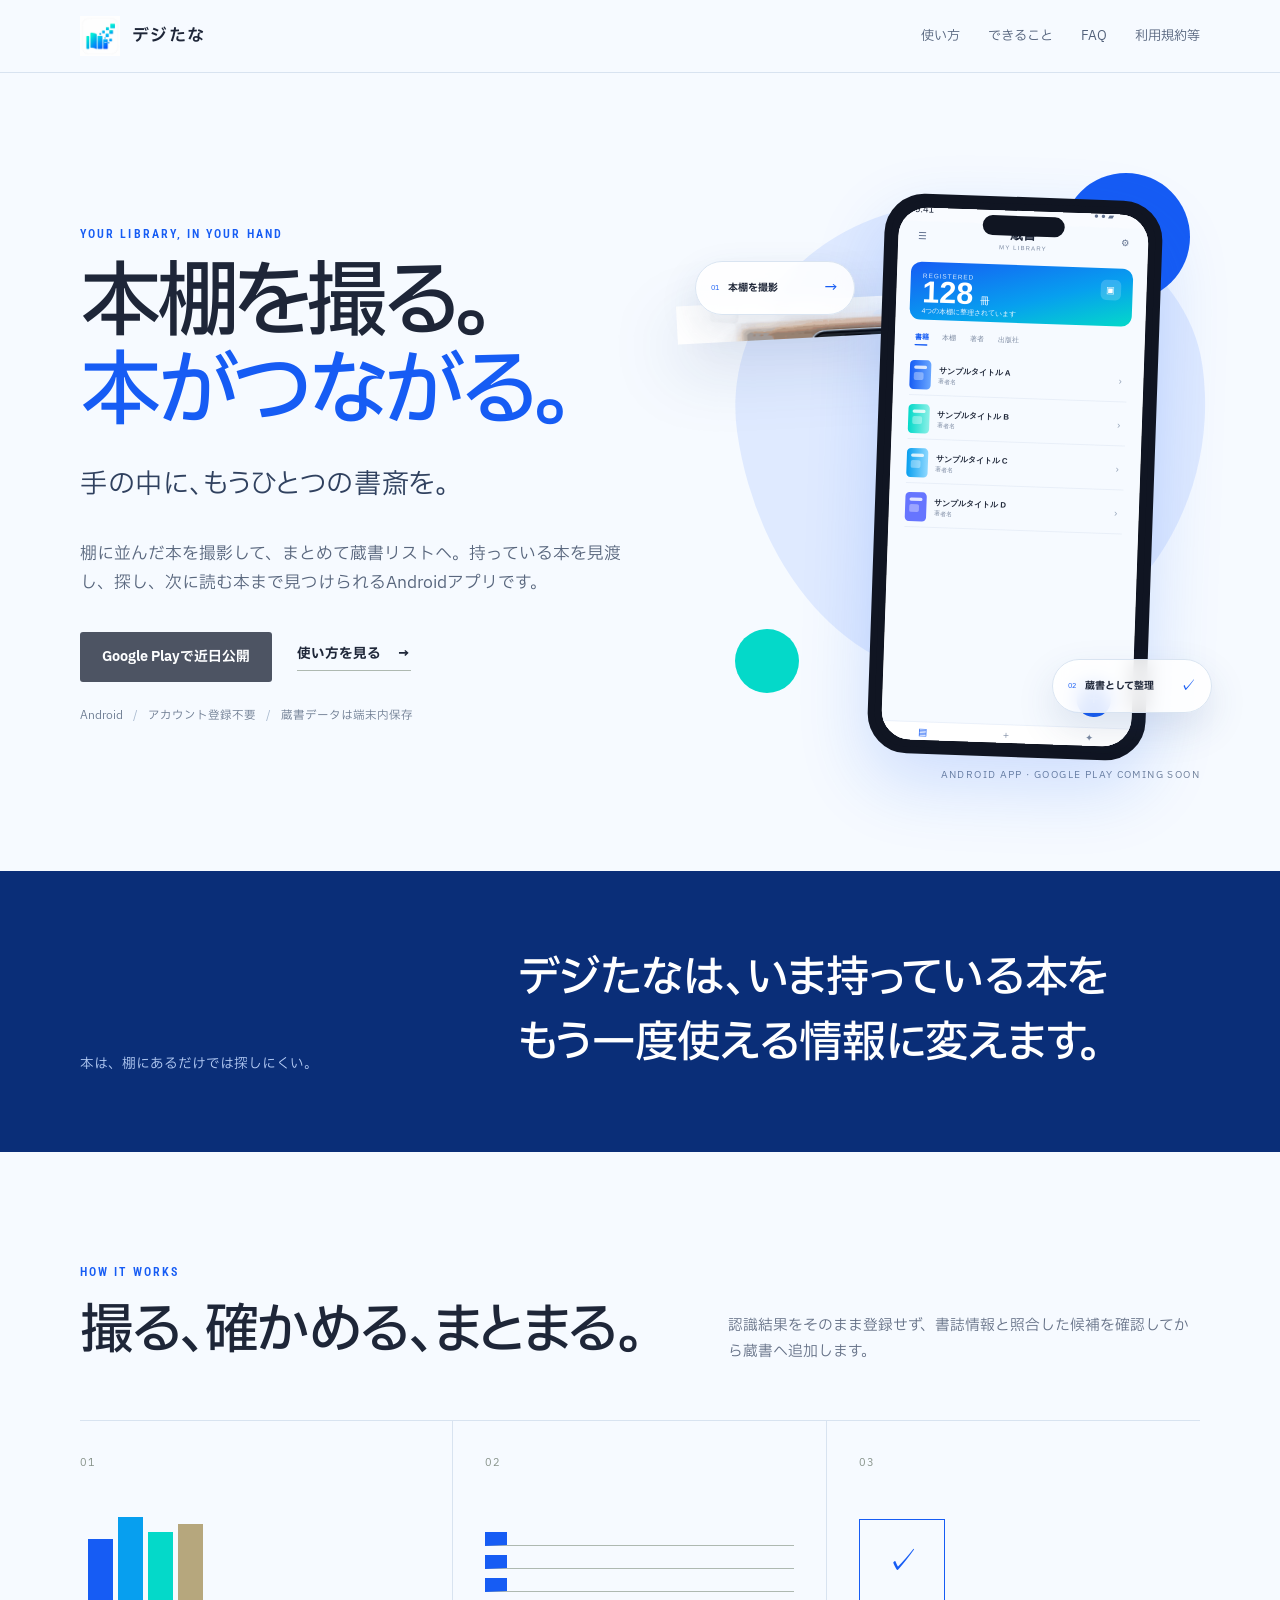
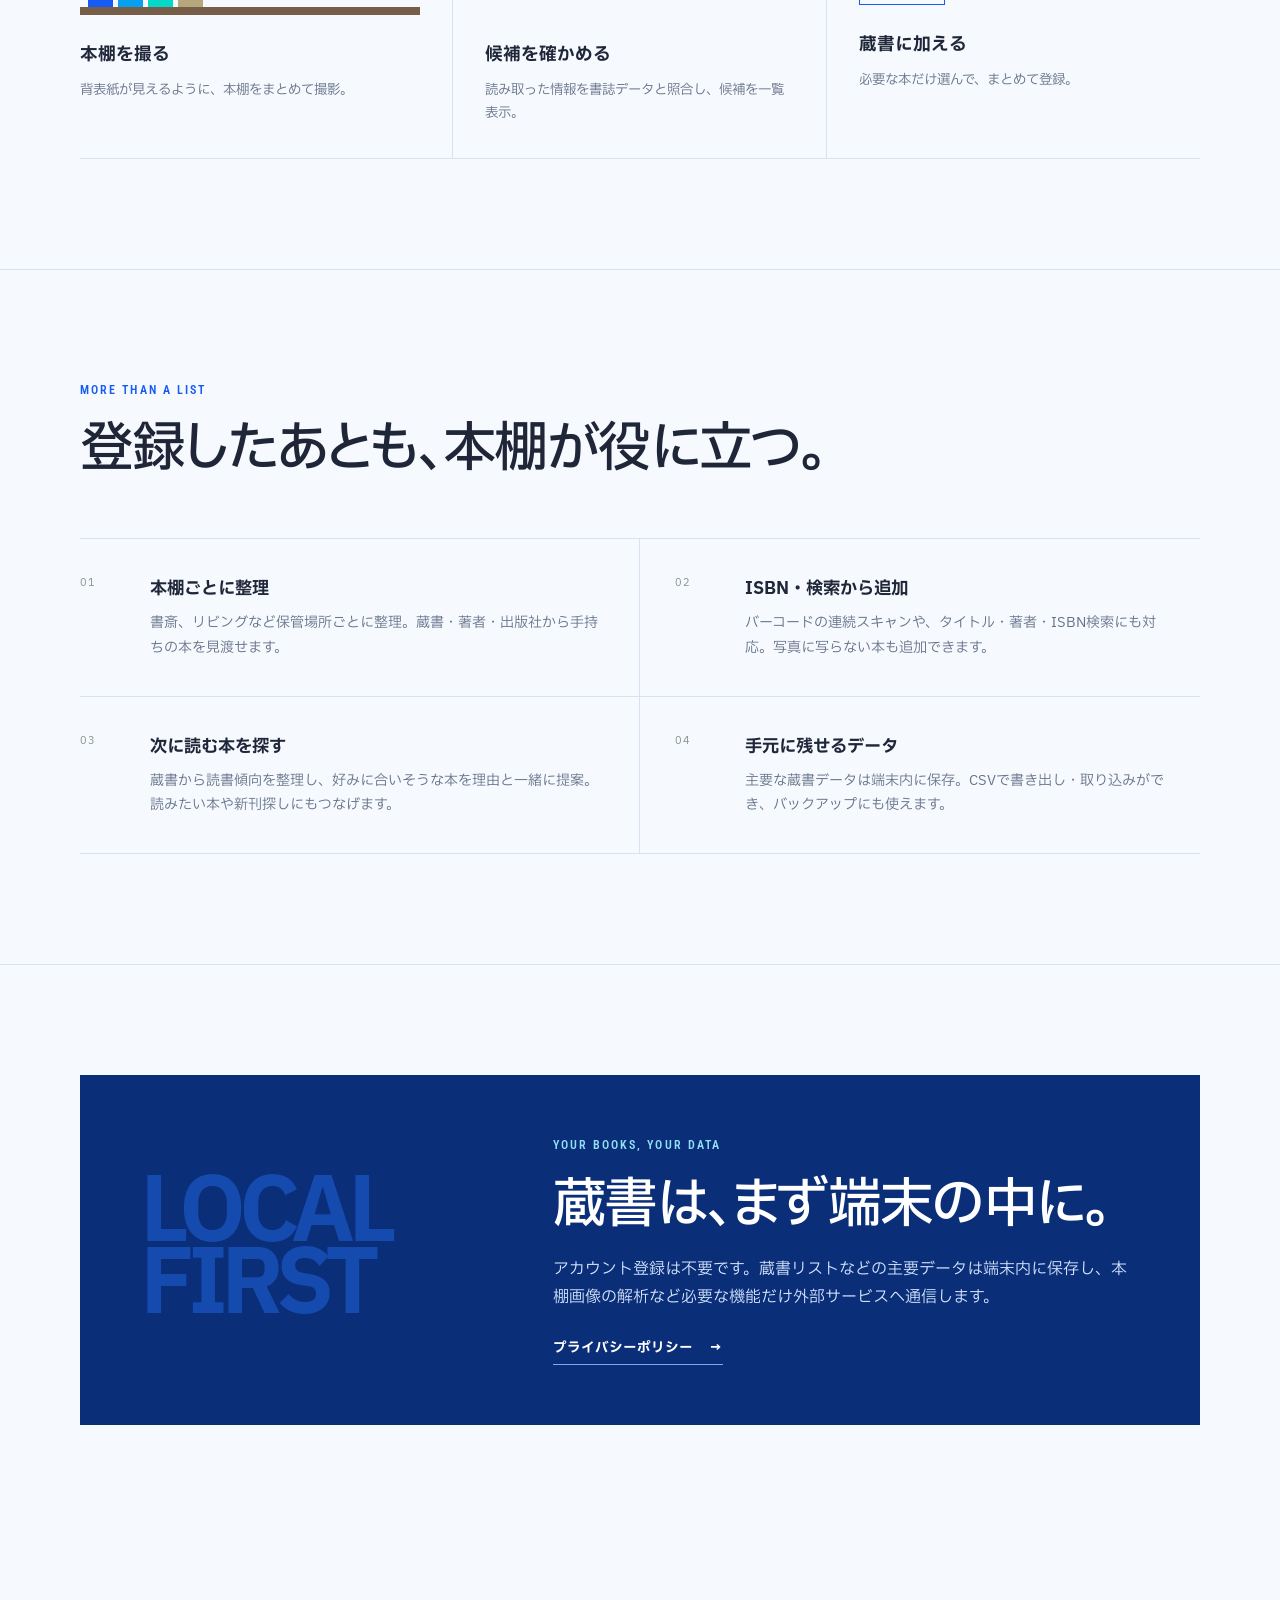
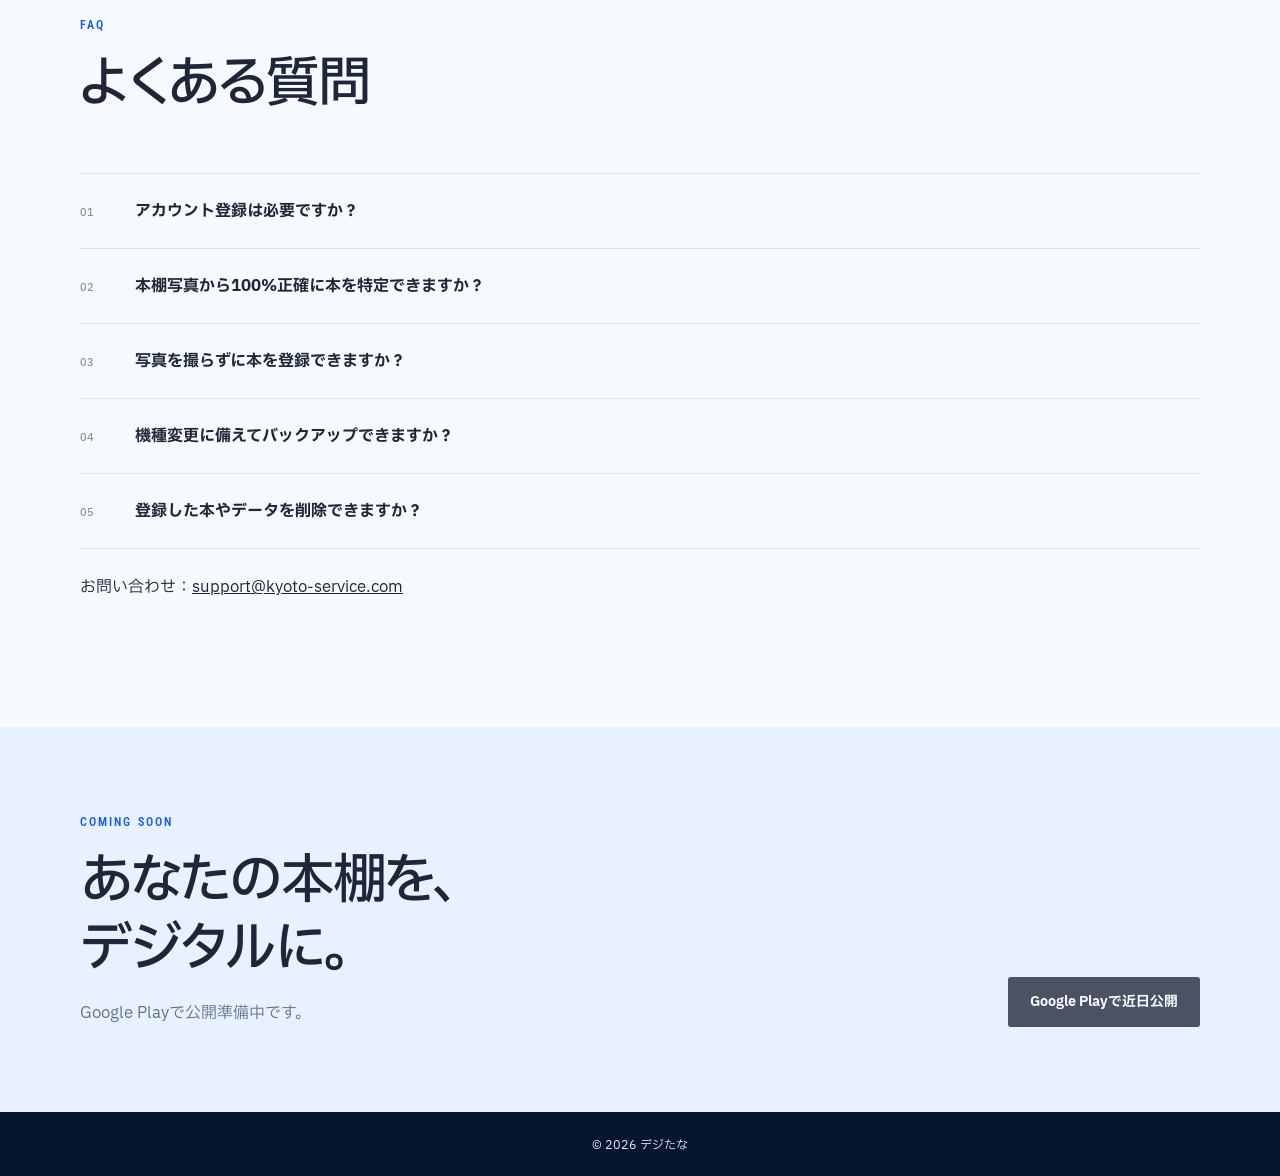
==== commit 7a5d06e1: "Unify app branding and consolidate legal and support pages" ====
--- a/index.html
+++ b/index.html
@@ -18,6 +18,8 @@
   <meta name="twitter:title" content="デジたな｜本棚を、デジタルに。">
   <meta name="twitter:description" content="本棚を撮る。本がつながる。手の中に、もうひとつの書斎を。Android向け蔵書管理アプリ「デジたな」。">
   <title>デジたな｜本棚を、デジタルに。</title>
+  <link rel="icon" type="image/webp" href="assets/digitana_app_icon.webp">
+  <link rel="apple-touch-icon" href="assets/digitana_app_icon.webp">
   <link rel="stylesheet" href="styles.css">
 </head>
 <body>
@@ -55,14 +57,14 @@
   <header class="site-header">
     <div class="wrap nav">
       <a class="brand" href="./" aria-label="デジたな トップ">
-        <span class="brand-mark" aria-hidden="true"><i></i><i></i><i></i></span>
+        <img class="app-icon" src="assets/digitana_app_icon.webp" alt="" width="40" height="40">
         <span class="brand-name">デジたな</span>
       </a>
       <nav aria-label="主要ナビゲーション">
         <a href="#howto">使い方</a>
         <a href="#features">できること</a>
         <a href="#faq">FAQ</a>
-        <a href="support/">サポート</a>
+        <a href="privacy/">利用規約等</a>
       </nav>
     </div>
   </header>
@@ -139,7 +141,7 @@
           <p class="kicker">YOUR BOOKS, YOUR DATA</p>
           <h2>蔵書は、まず端末の中に。</h2>
           <p>アカウント登録は不要です。蔵書リストなどの主要データは端末内に保存し、本棚画像の解析など必要な機能だけ外部サービスへ通信します。</p>
-          <a class="arrow-link light" href="privacy/">プライバシーポリシー <span aria-hidden="true">→</span></a>
+          <a class="arrow-link light" href="privacy/#privacy-policy">プライバシーポリシー <span aria-hidden="true">→</span></a>
         </div>
       </div>
     </section>
@@ -150,8 +152,10 @@
         <details><summary><span>01</span>アカウント登録は必要ですか？</summary><p>必要ありません。主要な蔵書データは端末内に保存します。</p></details>
         <details><summary><span>02</span>本棚写真から100%正確に本を特定できますか？</summary><p>撮影条件や背表紙のデザインによって誤認識することがあります。読み取り結果をそのまま登録せず、書誌情報との照合と登録前の確認を行う設計です。</p></details>
         <details><summary><span>03</span>写真を撮らずに本を登録できますか？</summary><p>はい。ISBNバーコードやタイトル・著者・ISBN検索から追加できます。</p></details>
-        <details><summary><span>04</span>機種変更に備えてバックアップできますか？</summary><p>CSV形式での書き出し・取り込みに対応しています。</p></details>
+        <details><summary><span>04</span>機種変更に備えてバックアップできますか？</summary><p>CSV形式での書き出し・取り込みに対応しています。購入済み解析回数は、旧端末で引継ぎコードを保存して別途引き継いでください。</p></details>
+        <details><summary><span>05</span>登録した本やデータを削除できますか？</summary><p>蔵書リストから書籍を削除できます。端末内データをまとめて削除する場合はAndroidの設定からアプリデータを削除するか、アンインストールしてください。CSVバックアップは保存先から別途削除してください。サーバー上の購入残数等の削除はお問い合わせください。</p></details>
       </div>
+      <p id="contact" class="faq-contact">お問い合わせ：<a href="mailto:support@kyoto-service.com">support@kyoto-service.com</a></p>
     </section>
 
     <section class="cta">
@@ -162,13 +166,6 @@
     </section>
   </main>
 
-  <footer>
-    <div class="wrap footer-main">
-      <a class="brand footer-brand" href="./"><span class="brand-mark" aria-hidden="true"><i></i><i></i><i></i></span><span class="brand-name">デジたな</span></a>
-      <p>本棚を、デジタルに。</p>
-      <nav class="footer-links" aria-label="フッターナビゲーション"><a href="privacy/">プライバシーポリシー</a><a href="support/">サポート</a></nav>
-      <small>© 2026 デジたな</small>
-    </div>
-  </footer>
+  <footer class="simple-footer"><div class="wrap"><small>© 2026 デジたな</small></div></footer>
 </body>
 </html>
--- a/styles.css
+++ b/styles.css
@@ -600,14 +600,15 @@
   transform:rotate(2deg)
 }
 
-.phone-capture {
-  width:248px;
-  height:510px;
-  left:12px;
-  top:78px;
+.hero-camera-art {
+  position:absolute;
   z-index:2;
-  transform:rotate(-7deg);
-  box-shadow:0 22px 56px rgba(10,46,120,.18)
+  width:360px;
+  height:auto;
+  left:-36px;
+  top:112px;
+  transform:rotate(-3deg);
+  filter:drop-shadow(0 22px 34px rgba(10,46,120,.16))
 }
 
 .phone-speaker {
@@ -1110,11 +1111,10 @@
     top:10px
   }
 
-  .phone-capture {
-    width:220px;
-    height:470px;
-    left:4px;
-    top:78px
+  .hero-camera-art {
+    width:310px;
+    left:-28px;
+    top:118px
   }
 
   .device-stage:before {
@@ -1229,11 +1229,10 @@
     top:10px
   }
 
-  .phone-capture {
-    width:192px;
-    height:430px;
-    left:4px;
-    top:74px
+  .hero-camera-art {
+    width:278px;
+    left:-20px;
+    top:112px
   }
 
   .device-stage:before {
@@ -1285,3 +1284,54 @@
   }
 
 }
+
+
+/* Shared app branding and minimal footer */
+.app-icon {
+  display:block;
+  width:40px;
+  height:40px;
+  object-fit:contain;
+  flex:none;
+}
+.simple-footer {
+  padding:18px 0;
+  background:#08152f;
+  color:#e2ebff;
+  text-align:center;
+}
+.simple-footer small { font-size:.75rem; }
+.legal-jump {
+  display:flex;
+  flex-wrap:wrap;
+  gap:8px 20px;
+  margin:20px 0 0;
+}
+.legal .legal-document { scroll-margin-top:100px; }
+.legal .legal-document > h2 {
+  font-size:clamp(1.6rem,3vw,2.3rem);
+  border-top:0;
+  margin:64px 0 16px;
+}
+.legal .legal-document section h3 {
+  font-size:1.15rem;
+  border-top:1px solid var(--border);
+  padding-top:16px;
+}
+.legal .legal-document section h4 {
+  font-size:1rem;
+  margin:24px 0 8px;
+}
+.legal-table {
+  width:100%;
+  border-collapse:collapse;
+  overflow-wrap:anywhere;
+}
+.legal-table th,.legal-table td {
+  border-bottom:1px solid var(--border);
+  padding:12px 10px;
+  text-align:left;
+  vertical-align:top;
+}
+.legal-table th { width:30%; }
+.faq-contact { margin-top:24px; }
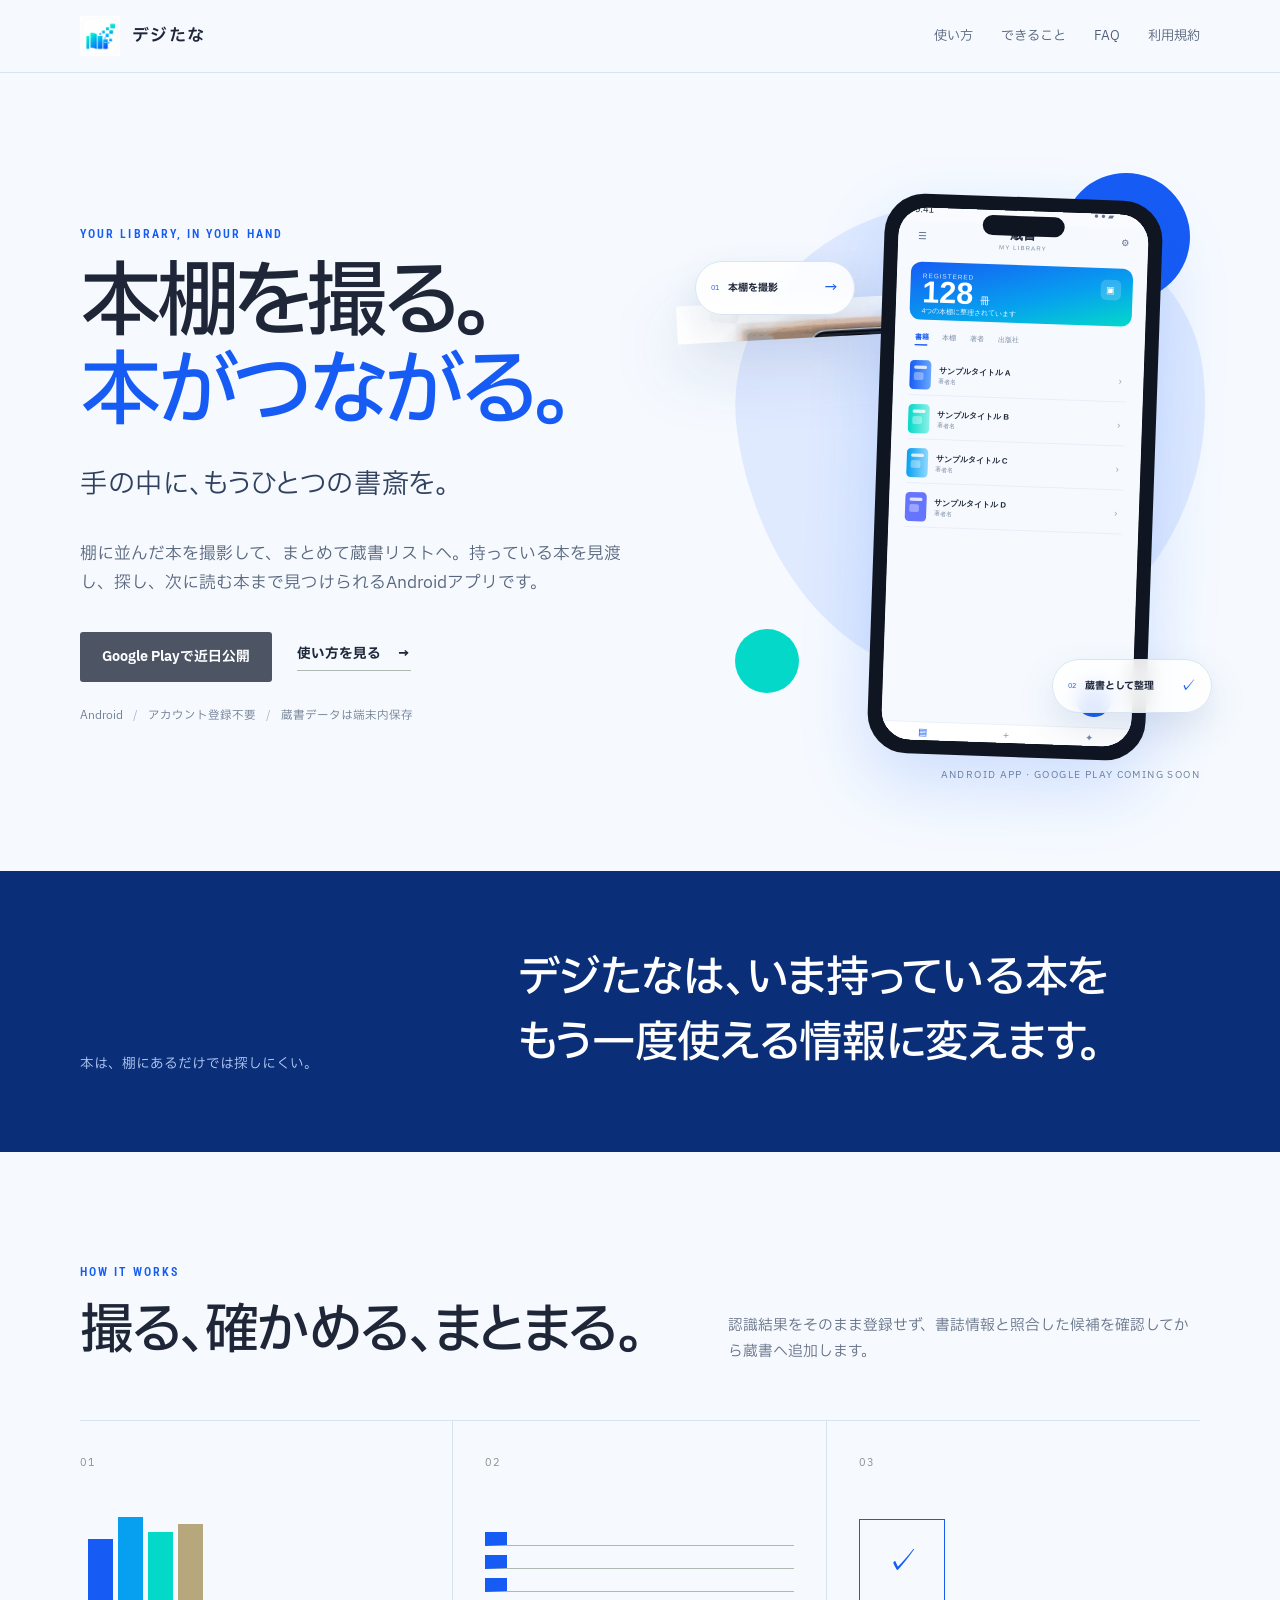
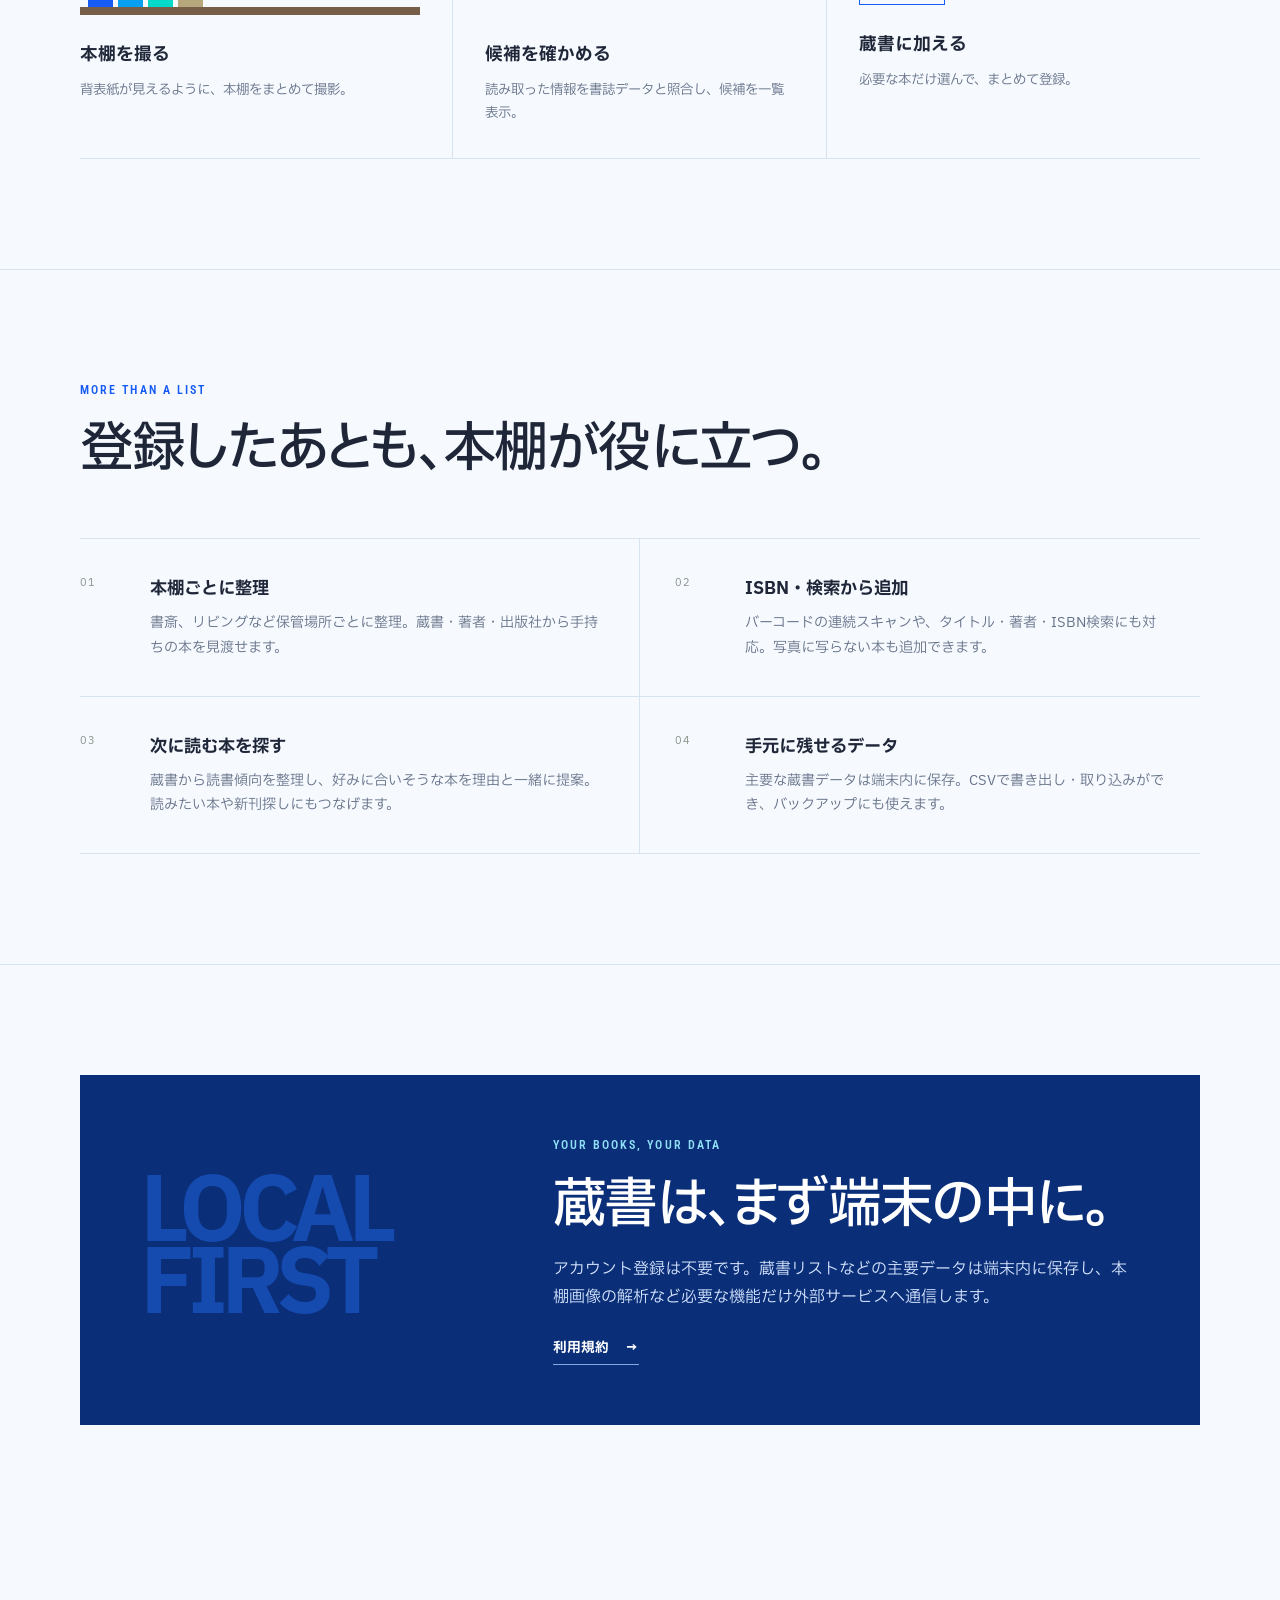
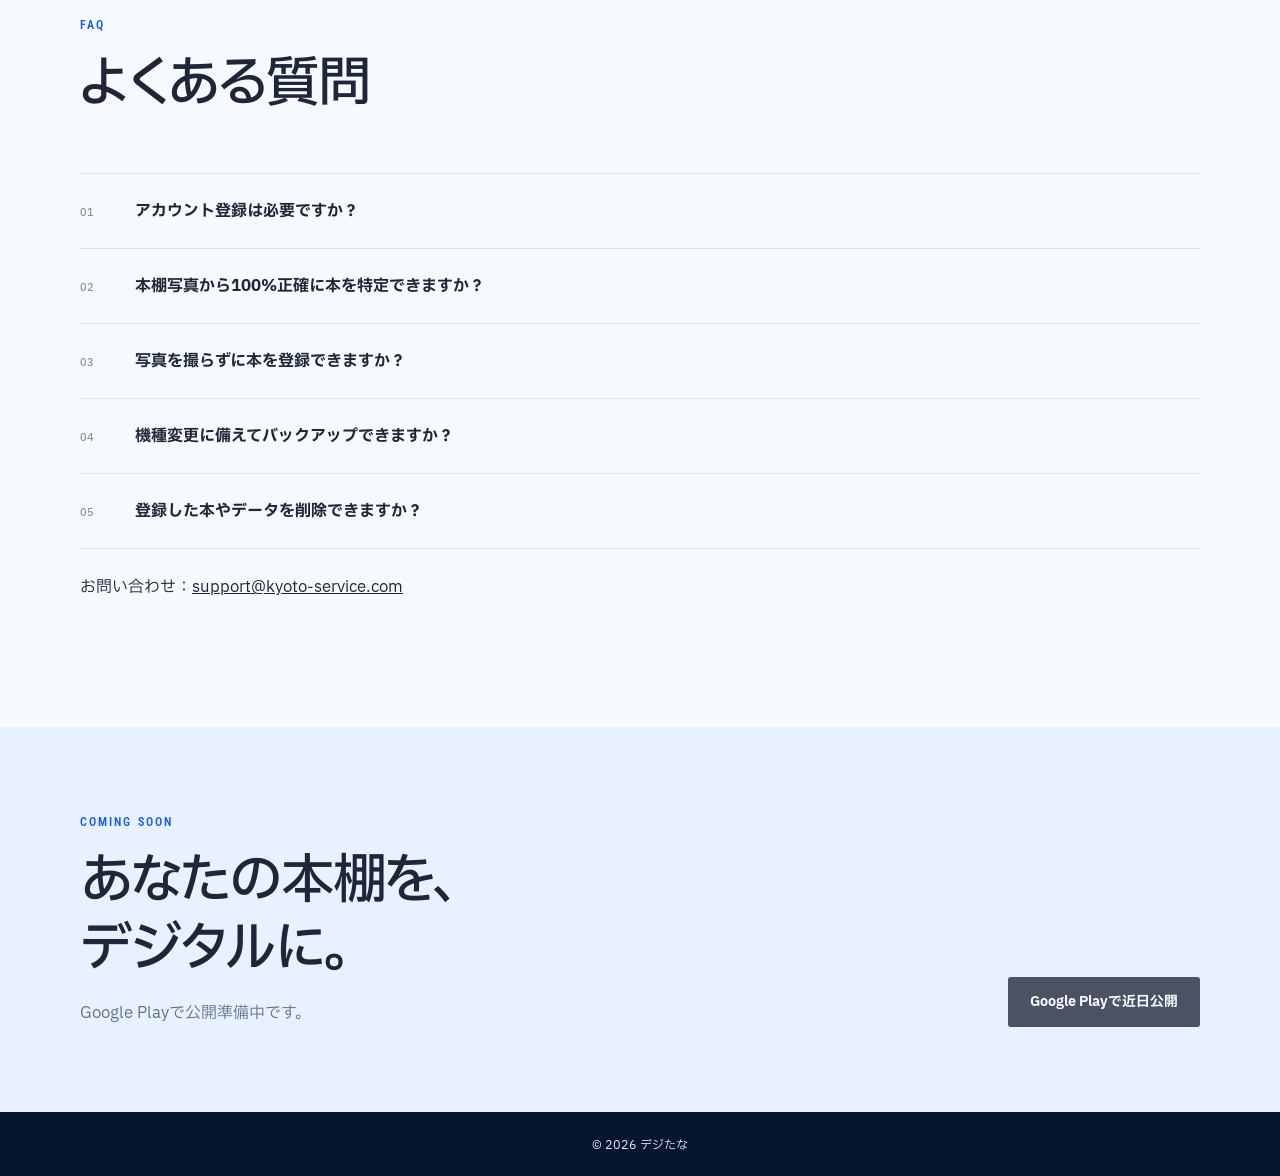
==== commit 0d1f921f: "Simplify legal documents and navigation labels" ====
--- a/index.html
+++ b/index.html
@@ -64,7 +64,7 @@
         <a href="#howto">使い方</a>
         <a href="#features">できること</a>
         <a href="#faq">FAQ</a>
-        <a href="privacy/">利用規約等</a>
+        <a href="privacy/">利用規約</a>
       </nav>
     </div>
   </header>
@@ -141,7 +141,7 @@
           <p class="kicker">YOUR BOOKS, YOUR DATA</p>
           <h2>蔵書は、まず端末の中に。</h2>
           <p>アカウント登録は不要です。蔵書リストなどの主要データは端末内に保存し、本棚画像の解析など必要な機能だけ外部サービスへ通信します。</p>
-          <a class="arrow-link light" href="privacy/#privacy-policy">プライバシーポリシー <span aria-hidden="true">→</span></a>
+          <a class="arrow-link light" href="privacy/">利用規約 <span aria-hidden="true">→</span></a>
         </div>
       </div>
     </section>
